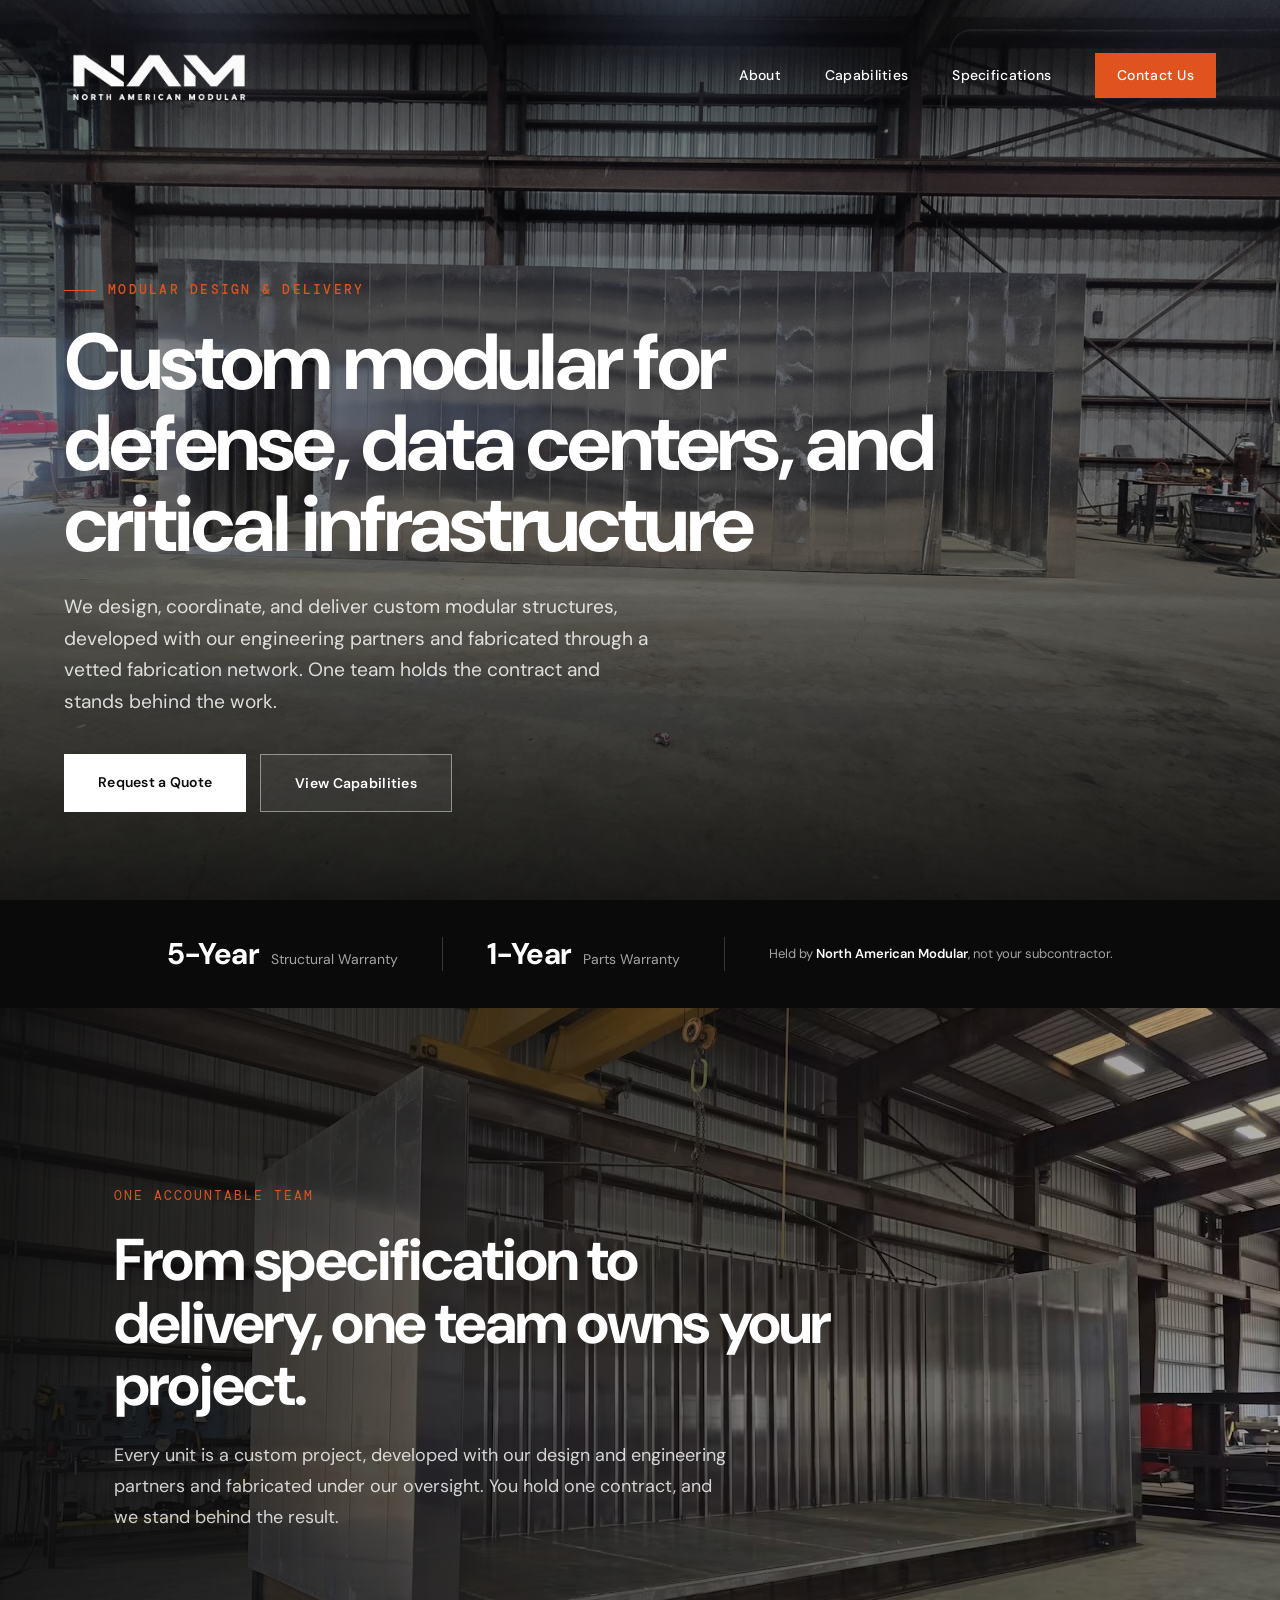
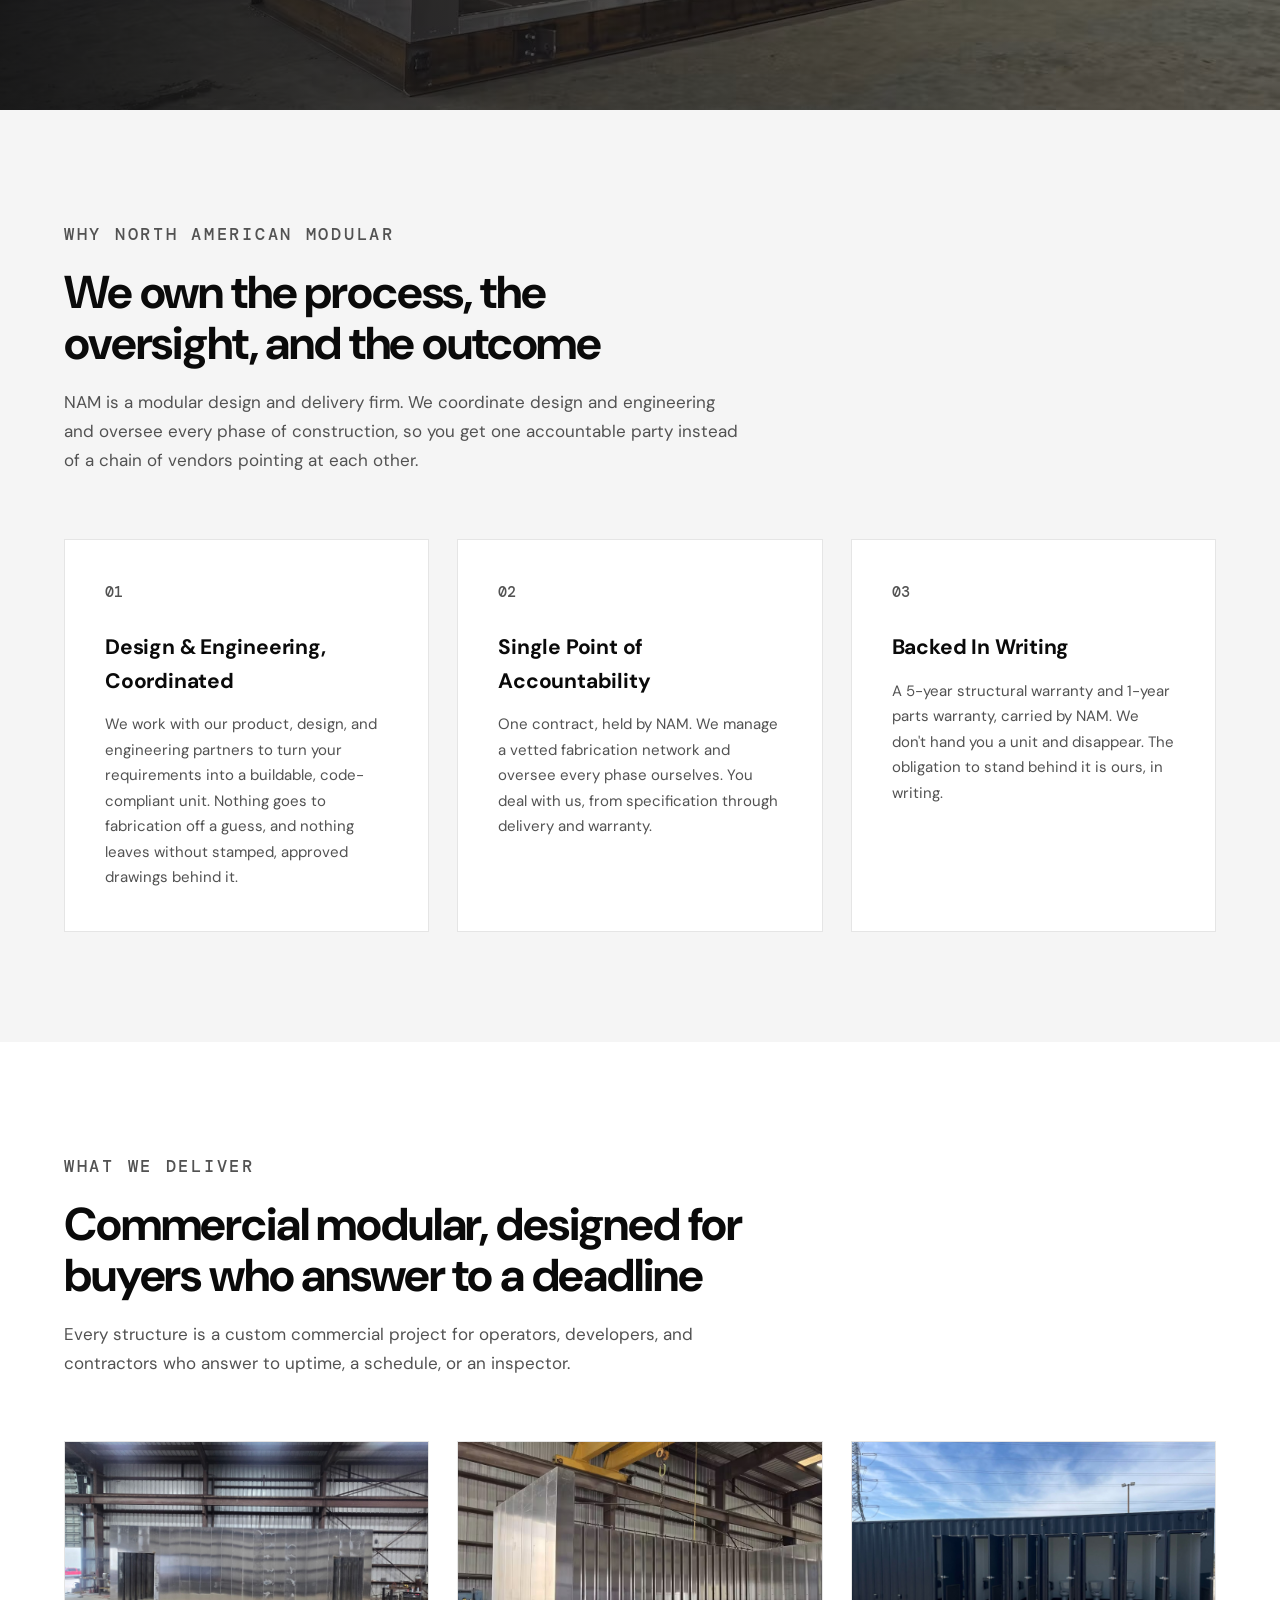
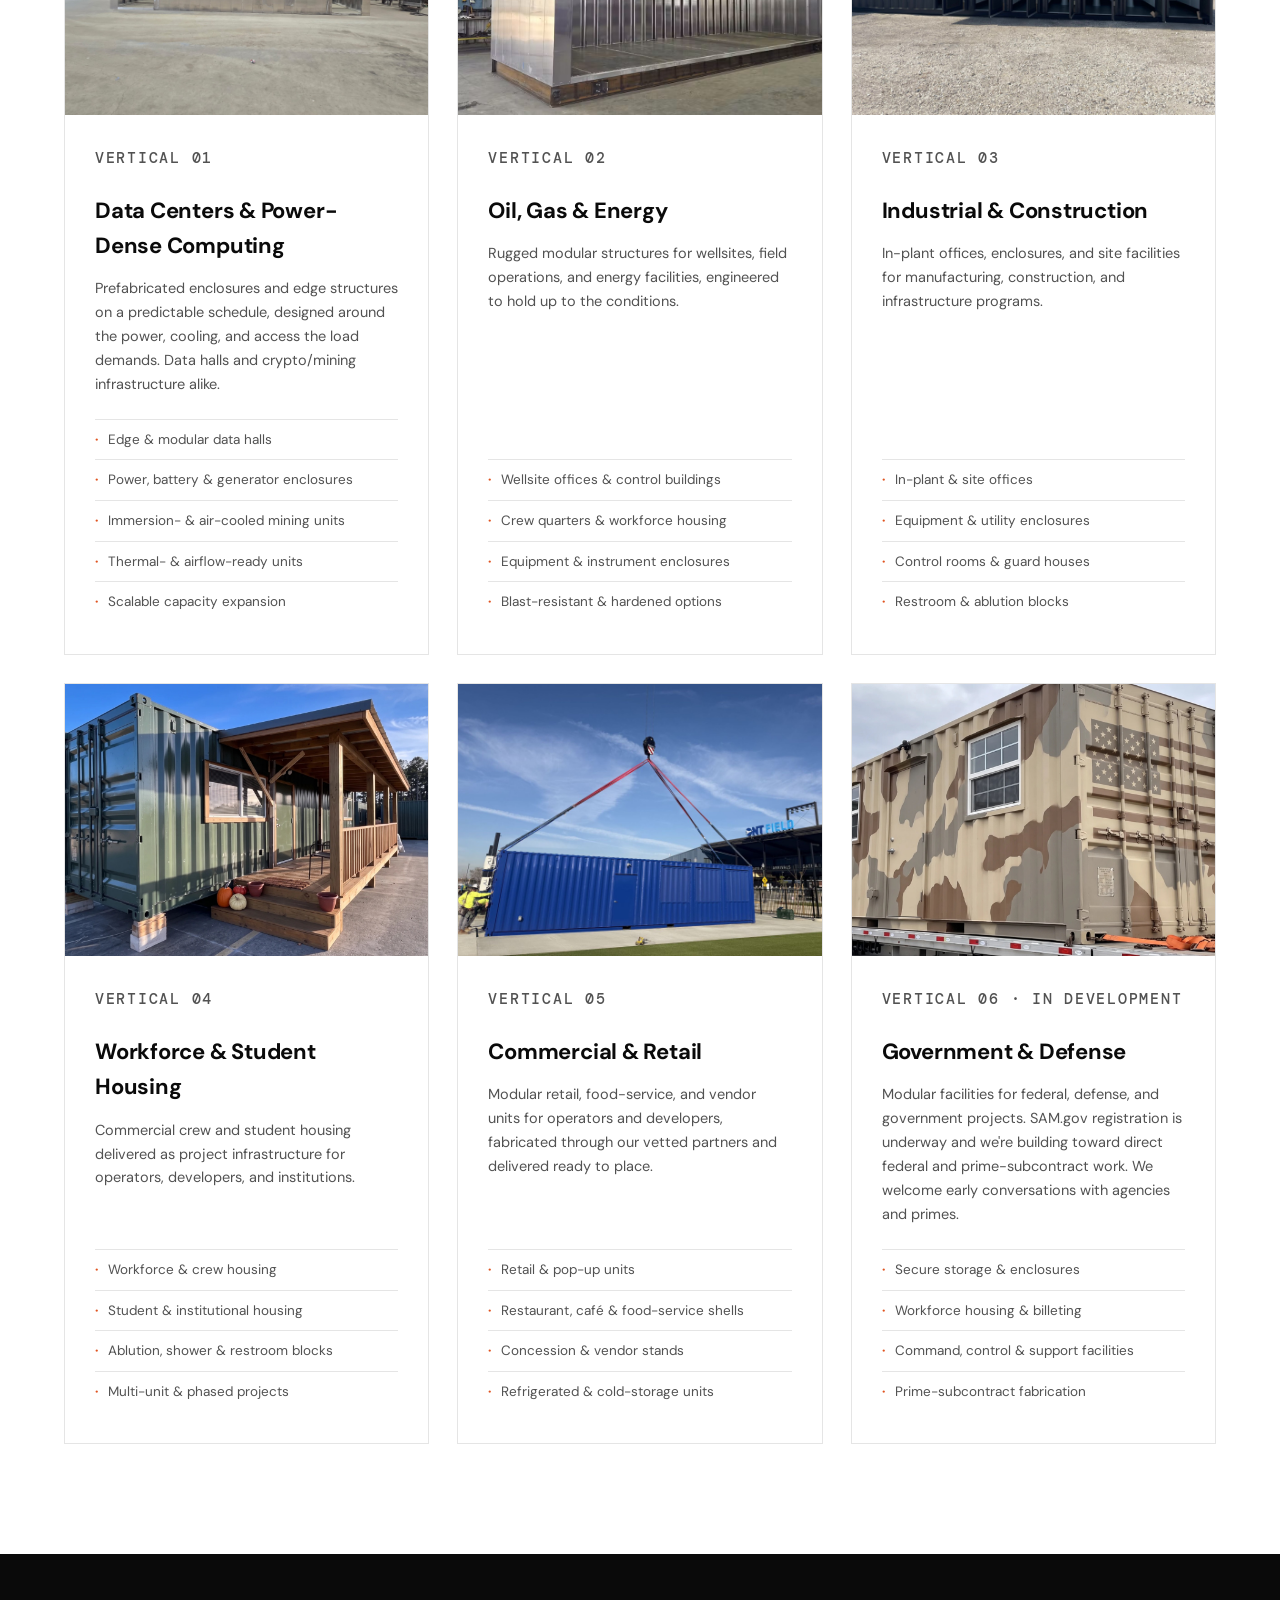
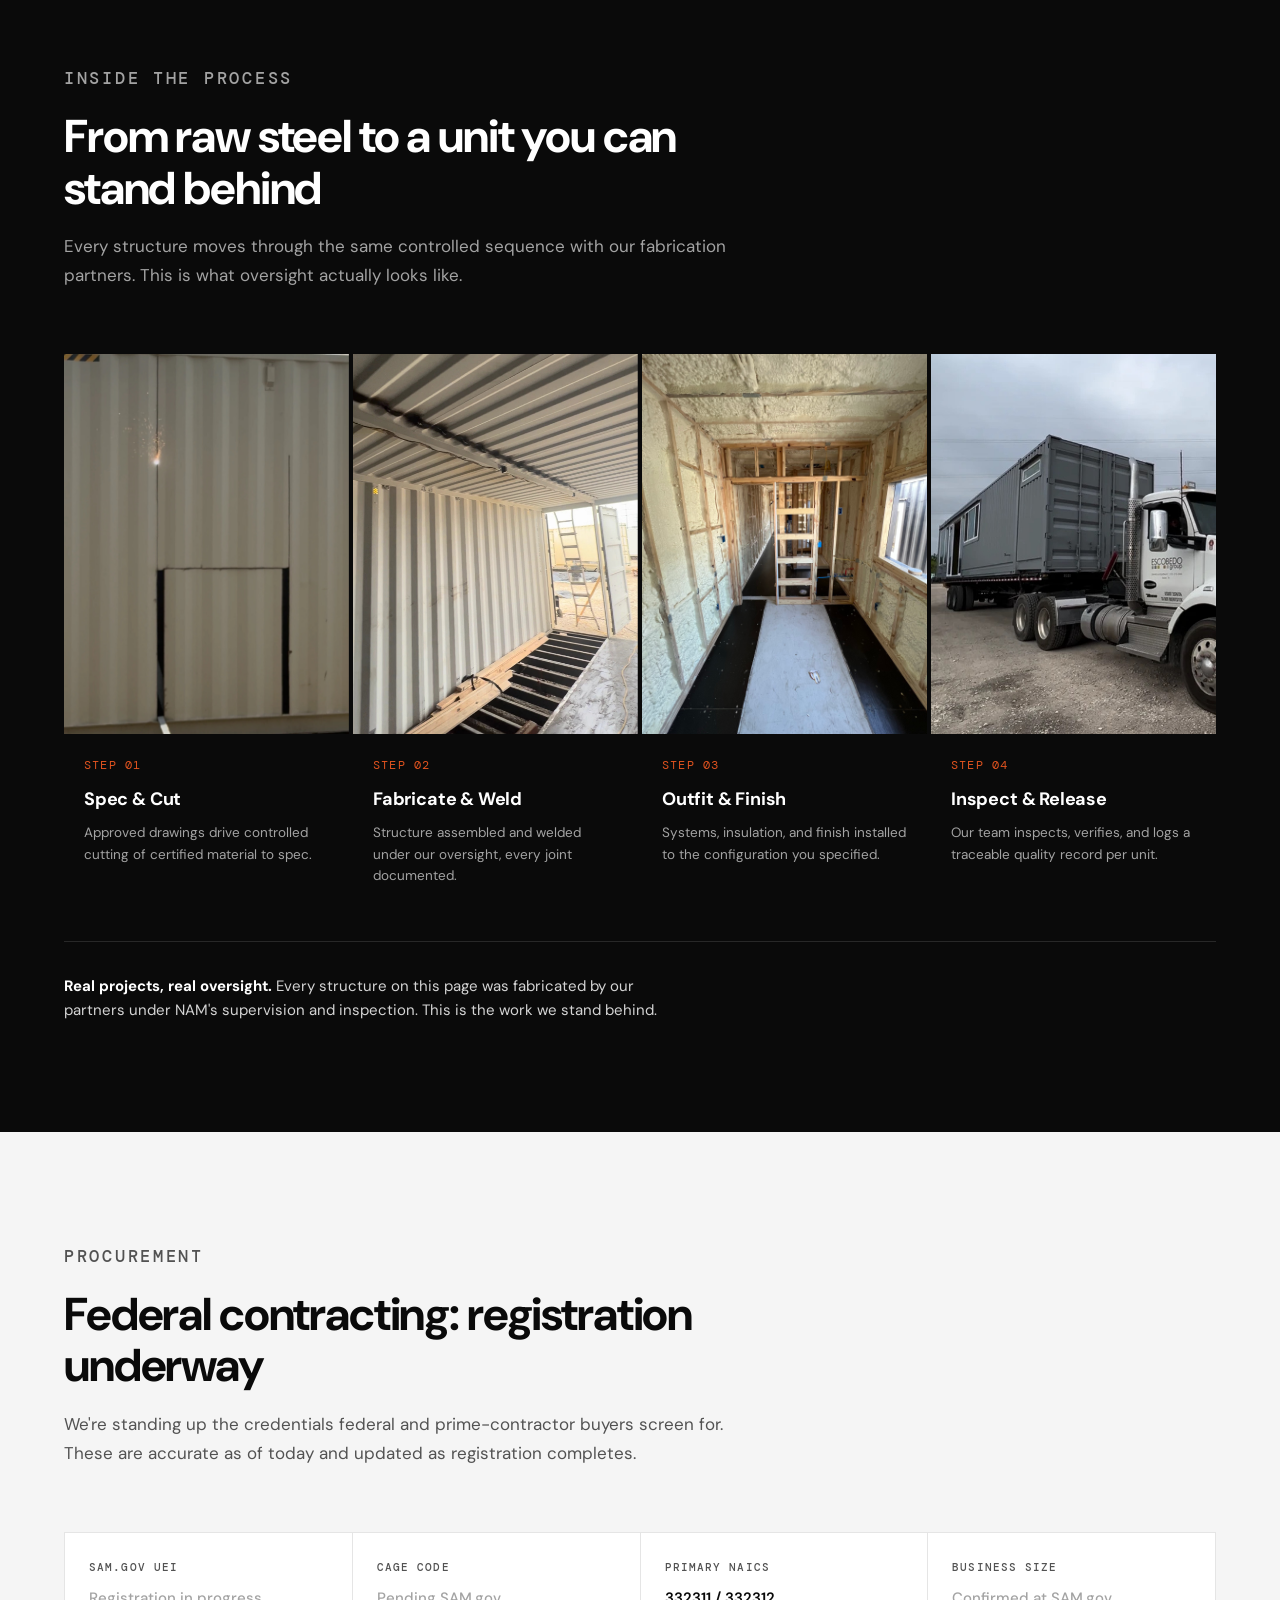
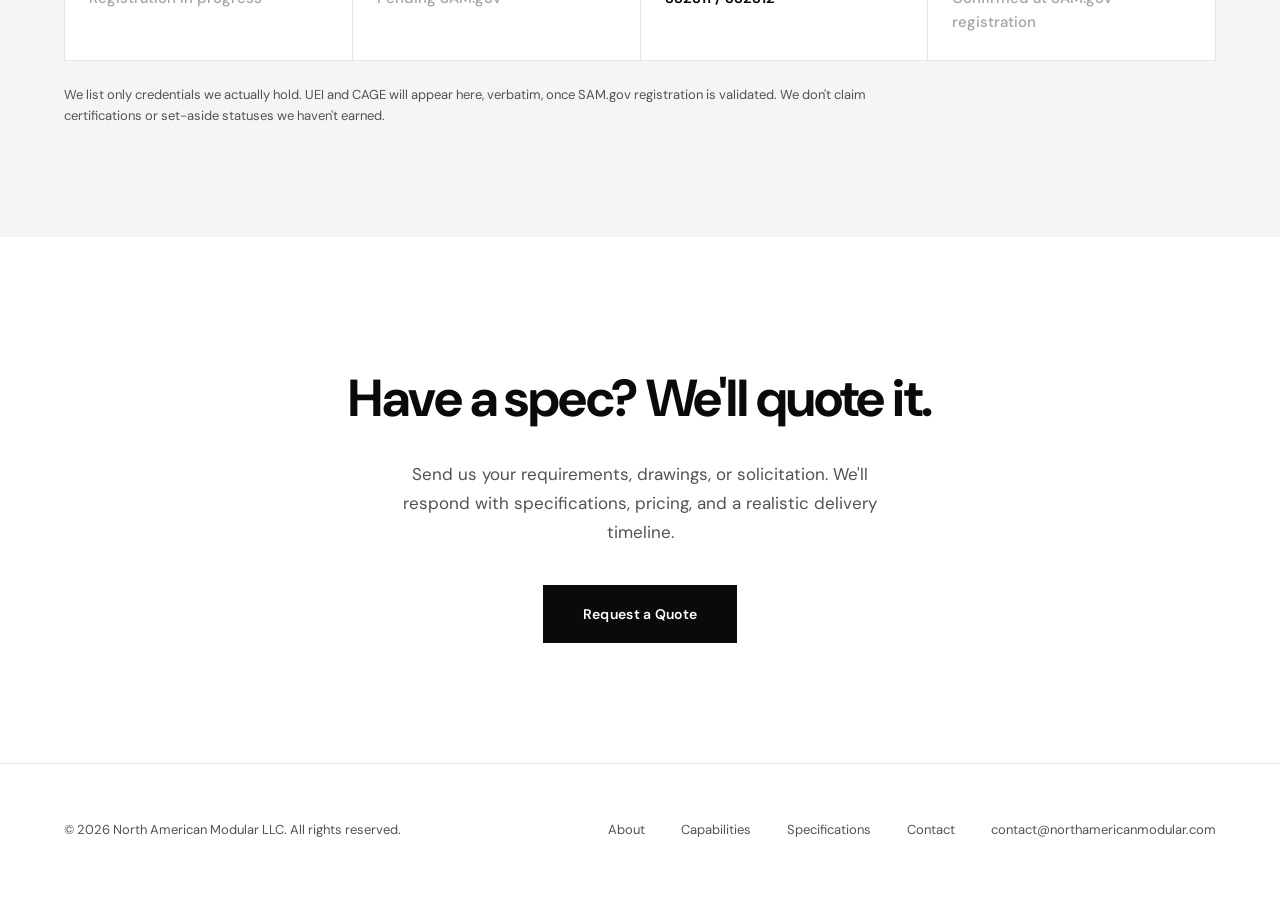
==== index.html @ 5da38f52 "Add Specifications page from a live engineered enclosure build Baseline spec (frame, envelope, faste" ====
<!DOCTYPE html>
<html lang="en">
<head>
    <meta charset="UTF-8">
    <meta name="viewport" content="width=device-width, initial-scale=1.0">
    <title>North American Modular | Custom Modular for Defense, Data Centers & Infrastructure</title>
    <meta name="description" content="Custom modular for defense, data centers and critical infrastructure. One accountable team from design to delivery, backed by a 5-year structural warranty.">
    <meta name="robots" content="index, follow">
    <link rel="canonical" href="https://northamericanmodular.com/">
    <meta name="theme-color" content="#0a0a0a">
    <link rel="icon" href="/favicon.ico" sizes="any">
    <link rel="icon" type="image/png" href="/favicon.png">
    <link rel="apple-touch-icon" href="/apple-touch-icon.png">

    <!-- Open Graph / social sharing -->
    <meta property="og:type" content="website">
    <meta property="og:site_name" content="North American Modular">
    <meta property="og:locale" content="en_US">
    <meta property="og:title" content="North American Modular | Custom Modular for Defense, Data Centers &amp; Infrastructure">
    <meta property="og:description" content="Custom modular for defense, data centers and critical infrastructure. One accountable team from design to delivery, backed by a 5-year structural warranty.">
    <meta property="og:url" content="https://northamericanmodular.com/">
    <meta property="og:image" content="https://northamericanmodular.com/og-image.jpg">
    <meta property="og:image:width" content="1200">
    <meta property="og:image:height" content="630">
    <meta property="og:image:alt" content="North American Modular logo over a modular steel enclosure in fabrication">
    <meta name="twitter:card" content="summary_large_image">
    <meta name="twitter:title" content="North American Modular | Custom Modular for Defense, Data Centers &amp; Infrastructure">
    <meta name="twitter:description" content="Custom modular for defense, data centers and critical infrastructure. One accountable team from design to delivery, backed by a 5-year structural warranty.">
    <meta name="twitter:image" content="https://northamericanmodular.com/og-image.jpg">

    <script type="application/ld+json">
{
 "@context": "https://schema.org",
 "@graph": [
  {
   "@type": "Organization",
   "@id": "https://northamericanmodular.com/#organization",
   "name": "North American Modular",
   "legalName": "North American Modular LLC",
   "url": "https://northamericanmodular.com/",
   "logo": "https://northamericanmodular.com/icon-512.png",
   "image": "https://northamericanmodular.com/og-image.jpg",
   "email": "contact@northamericanmodular.com",
   "description": "Modular design and delivery firm delivering custom modular structures for defense, data centers and critical infrastructure.",
   "address": {
    "@type": "PostalAddress",
    "addressLocality": "Austin",
    "addressRegion": "TX",
    "addressCountry": "US"
   },
   "areaServed": {
    "@type": "Country",
    "name": "United States"
   },
   "knowsAbout": [
    "Modular construction",
    "Data center enclosures",
    "Defense modular structures",
    "Critical infrastructure",
    "Industrial modular buildings"
   ]
  },
  {
   "@type": "WebSite",
   "@id": "https://northamericanmodular.com/#website",
   "url": "https://northamericanmodular.com/",
   "name": "North American Modular",
   "publisher": {
    "@id": "https://northamericanmodular.com/#organization"
   },
   "inLanguage": "en-US"
  }
 ]
}
    </script>
    <link rel="preconnect" href="https://fonts.googleapis.com">
    <link rel="preconnect" href="https://fonts.gstatic.com" crossorigin>
    <link href="https://fonts.googleapis.com/css2?family=DM+Sans:wght@400;500;600;700&family=DM+Mono:wght@400;500&display=swap" rel="stylesheet">
    <link rel="stylesheet" href="site.css">
</head>

<body>

    <nav id="nav">
        <a href="index.html" class="logo" aria-label="North American Modular home">
            <img src="NAMWhiteLogo.png" alt="North American Modular">
        </a>

        <button class="menu-btn" id="menu-btn" aria-expanded="false" aria-controls="nav-links">Menu</button>
        <div class="nav-links" id="nav-links">
            <a href="about.html">About</a>
            <a href="services.html">Capabilities</a>
            <a href="specifications.html">Specifications</a>
            <a href="contact.html" class="nav-cta">Contact Us</a>
        </div>
    </nav>

    <!-- HERO -->
    <section class="hero">
        <img class="hero-video" src="vert-datacenter.jpg" alt="Steel modular enclosure under fabrication in a partner shop" fetchpriority="high" width="1600" height="1200">

        <div class="hero-overlay"></div>

        <div class="hero-content">
            <p class="hero-eyebrow">Modular Design &amp; Delivery</p>

            <h1>
                Custom modular for defense, data centers, and critical infrastructure
            </h1>

            <p class="hero-text">
                We design, coordinate, and deliver custom modular structures,
                developed with our engineering partners and fabricated through a vetted
                fabrication network. One team holds the contract and stands behind the work.
            </p>

            <div class="hero-ctas">
                <a href="contact.html" class="btn-primary">Request a Quote</a>
                <a href="services.html" class="btn-outline">View Capabilities</a>
            </div>
        </div>
    </section>

    <!-- WARRANTY BAR -->
    <div class="warranty-bar">
        <div class="wb-item">
            <span class="wb-num">5-Year</span>
            <span class="wb-label">Structural Warranty</span>
        </div>

        <div class="wb-sep"></div>

        <div class="wb-item">
            <span class="wb-num">1-Year</span>
            <span class="wb-label">Parts Warranty</span>
        </div>

        <div class="wb-sep"></div>

        <div class="wb-note">
            Held by <strong>North American Modular</strong>, not your subcontractor.
        </div>
    </div>

    <!-- STATEMENT BAND -->
    <section class="band">

        <div
            class="ph"
            data-label="Fabrication photo&#10;landscape · 1920×1080+&#10;swap this slot"
        >
            <img src="vert-oilgas.jpg" alt="Steel modular enclosure in fabrication under NAM oversight" loading="lazy">
        </div>

        <div class="band-overlay"></div>

        <div class="band-content rv">
            <p class="k">One accountable team</p>

            <h2>
                From specification to delivery, one team owns your project.
            </h2>

            <p>
                Every unit is a custom project, developed with our design and
                engineering partners and fabricated under our oversight.
                You hold one contract, and we stand behind the result.
            </p>
        </div>
    </section>

    <!-- VALUE PROPS -->
    <section class="section value-section">
        <div class="wrap">

            <div class="sec-head rv">
                <p class="sec-eyebrow">Why North American Modular</p>

                <h2>
                    We own the process, the oversight, and the outcome
                </h2>

                <p>
                    NAM is a modular design and delivery firm. We coordinate design and engineering
                    and oversee every phase of construction, so you get one accountable
                    party instead of a chain of vendors pointing at each other.
                </p>
            </div>

            <div class="value-grid">

                <div class="value-item rv">
                    <p class="value-num">01</p>
                    <h3>Design &amp; Engineering, Coordinated</h3>
                    <p>
                        We work with our product, design, and engineering partners
                        to turn your requirements into a buildable, code-compliant unit.
                        Nothing goes to fabrication off a guess, and nothing leaves without
                        stamped, approved drawings behind it.
                    </p>
                </div>

                <div class="value-item rv">
                    <p class="value-num">02</p>
                    <h3>Single Point of Accountability</h3>
                    <p>
                        One contract, held by NAM. We manage a vetted fabrication
                        network and oversee every phase ourselves. You deal with us,
                        from specification through delivery and warranty.
                    </p>
                </div>

                <div class="value-item rv">
                    <p class="value-num">03</p>
                    <h3>Backed In Writing</h3>
                    <p>
                        A 5-year structural warranty and 1-year parts warranty,
                        carried by NAM. We don't hand you a unit and disappear.
                        The obligation to stand behind it is ours, in writing.
                    </p>
                </div>

            </div>
        </div>
    </section>

    <!-- VERTICALS -->
    <section class="section">
        <div class="wrap">

            <div class="sec-head rv">
                <p class="sec-eyebrow">What We Deliver</p>

                <h2>
                    Commercial modular, designed for buyers who answer to a deadline
                </h2>

                <p>
                    Every structure is a custom commercial project for operators,
                    developers, and contractors who answer to uptime, a schedule,
                    or an inspector.
                </p>
            </div>

            <div class="vert-grid">

                <div class="vert-card rv">
                    <div
                        class="ph"
                        data-label="Data center build&#10;4:3 · swap slot"
                    >
                        <img src="vert-datacenter.jpg" alt="Aluminum data center enclosure being fabricated under an overhead crane">
                    </div>

                    <div class="vert-body">
                        <p class="vert-tag">Vertical 01</p>

                        <h3>
                            Data Centers &amp; Power-Dense Computing
                        </h3>

                        <p>
                            Prefabricated enclosures and edge structures on a predictable
                            schedule, designed around the power,
                            cooling, and access the load demands. Data halls and
                            crypto/mining infrastructure alike.
                        </p>

                        <ul class="vert-list">
                            <li>Edge &amp; modular data halls</li>
                            <li>Power, battery &amp; generator enclosures</li>
                            <li>Immersion- &amp; air-cooled mining units</li>
                            <li>Thermal- &amp; airflow-ready units</li>
                            <li>Scalable capacity expansion</li>
                        </ul>
                    </div>
                </div>

                <div class="vert-card rv">
                    <div
                        class="ph"
                        data-label="Oil &amp; gas build&#10;4:3 · swap slot"
                    >
                        <img src="vert-oilgas.jpg" alt="Steel-framed modular enclosure under fabrication in the shop">
                    </div>

                    <div class="vert-body">
                        <p class="vert-tag">Vertical 02</p>

                        <h3>Oil, Gas &amp; Energy</h3>

                        <p>
                            Rugged modular structures for wellsites, field operations,
                            and energy facilities, engineered to hold up
                            to the conditions.
                        </p>

                        <ul class="vert-list">
                            <li>Wellsite offices &amp; control buildings</li>
                            <li>Crew quarters &amp; workforce housing</li>
                            <li>Equipment &amp; instrument enclosures</li>
                            <li>Blast-resistant &amp; hardened options</li>
                        </ul>
                    </div>
                </div>

                <div class="vert-card rv">
                    <div
                        class="ph"
                        data-label="Industrial build&#10;4:3 · swap slot"
                    >
                        <img src="vert-industrial.jpg" alt="Container restroom block with multiple private stalls">
                    </div>

                    <div class="vert-body">
                        <p class="vert-tag">Vertical 03</p>

                        <h3>Industrial &amp; Construction</h3>

                        <p>
                            In-plant offices, enclosures, and site facilities for
                            manufacturing, construction, and infrastructure programs.
                        </p>

                        <ul class="vert-list">
                            <li>In-plant &amp; site offices</li>
                            <li>Equipment &amp; utility enclosures</li>
                            <li>Control rooms &amp; guard houses</li>
                            <li>Restroom &amp; ablution blocks</li>
                        </ul>
                    </div>
                </div>

                <div class="vert-card rv">
                    <div
                        class="ph"
                        data-label="Housing build&#10;4:3 · swap slot"
                    >
                        <img src="vert-housing.jpg" alt="Green container housing unit with covered wood porch">
                    </div>

                    <div class="vert-body">
                        <p class="vert-tag">Vertical 04</p>

                        <h3>Workforce &amp; Student Housing</h3>

                        <p>
                            Commercial crew and student housing delivered as project
                            infrastructure for operators, developers, and institutions.
                        </p>

                        <ul class="vert-list">
                            <li>Workforce &amp; crew housing</li>
                            <li>Student &amp; institutional housing</li>
                            <li>Ablution, shower &amp; restroom blocks</li>
                            <li>Multi-unit &amp; phased projects</li>
                        </ul>
                    </div>
                </div>

                <div class="vert-card rv">
                    <div
                        class="ph"
                        data-label="Retail build&#10;4:3 · swap slot"
                    >
                        <img src="vert-retail.jpg" alt="Blue container retail unit being craned into place outside a ballpark">
                    </div>

                    <div class="vert-body">
                        <p class="vert-tag">Vertical 05</p>

                        <h3>Commercial &amp; Retail</h3>

                        <p>
                            Modular retail, food-service, and vendor units for operators
                            and developers, fabricated through our vetted partners and
                            delivered ready to place.
                        </p>

                        <ul class="vert-list">
                            <li>Retail &amp; pop-up units</li>
                            <li>Restaurant, café &amp; food-service shells</li>
                            <li>Concession &amp; vendor stands</li>
                            <li>Refrigerated &amp; cold-storage units</li>
                        </ul>
                    </div>
                </div>

                <div class="vert-card rv">
                    <div
                        class="ph"
                        data-label="Government build&#10;4:3 · swap slot"
                    >
                        <img src="vert-defense.jpg" alt="Desert-camo container office on a flatbed trailer for delivery">
                    </div>

                    <div class="vert-body">
                        <p class="vert-tag">
                            Vertical 06 · In development
                        </p>

                        <h3>Government &amp; Defense</h3>

                        <p>
                            Modular facilities for federal, defense, and government
                            projects. SAM.gov registration is underway and we're
                            building toward direct federal and prime-subcontract work.
                            We welcome early conversations with agencies and primes.
                        </p>

                        <ul class="vert-list">
                            <li>Secure storage &amp; enclosures</li>
                            <li>Workforce housing &amp; billeting</li>
                            <li>Command, control &amp; support facilities</li>
                            <li>Prime-subcontract fabrication</li>
                        </ul>
                    </div>
                </div>

            </div>
        </div>
    </section>

    <!-- BUILD SEQUENCE -->
    <section class="section build-section">
        <div class="wrap">

            <div class="sec-head rv">
                <p class="sec-eyebrow">Inside The Process</p>

                <h2>
                    From raw steel to a unit you can stand behind
                </h2>

                <p>
                    Every structure moves through the same controlled sequence
                    with our fabrication partners. This is what oversight actually looks like.
                </p>
            </div>

            <div class="build-steps">

                <div class="build-step rv">
                    <div
                        class="ph"
                        data-label="Step 01 photo&#10;3:4 portrait"
                    >
                        <img src="step-cut.jpg" alt="Torch cutting a door opening into a container wall">
                    </div>

                    <div class="meta">
                        <p class="step-n">STEP 01</p>
                        <h3>Spec &amp; Cut</h3>
                        <p>
                            Approved drawings drive controlled cutting of
                            certified material to spec.
                        </p>
                    </div>
                </div>

                <div class="build-step rv">
                    <div
                        class="ph"
                        data-label="Step 02 photo&#10;3:4 portrait"
                    >
                        <img src="step-weld.jpg" alt="Welded roof seam and open floor framing inside a container under fabrication">
                    </div>

                    <div class="meta">
                        <p class="step-n">STEP 02</p>
                        <h3>Fabricate &amp; Weld</h3>
                        <p>
                            Structure assembled and welded under our oversight,
                            every joint documented.
                        </p>
                    </div>
                </div>

                <div class="build-step rv">
                    <div
                        class="ph"
                        data-label="Step 03 photo&#10;3:4 portrait"
                    >
                        <img src="step-assemble.jpg" alt="Container interior with spray-foam insulation and wood framing">
                    </div>

                    <div class="meta">
                        <p class="step-n">STEP 03</p>
                        <h3>Outfit &amp; Finish</h3>
                        <p>
                            Systems, insulation, and finish installed to the
                            configuration you specified.
                        </p>
                    </div>
                </div>

                <div class="build-step rv">
                    <div
                        class="ph"
                        data-label="Step 04 photo&#10;3:4 portrait"
                    >
                        <img src="step-qa.jpg" alt="Finished modular unit loaded on a flatbed truck for delivery">
                    </div>

                    <div class="meta">
                        <p class="step-n">STEP 04</p>
                        <h3>Inspect &amp; Release</h3>
                        <p>
                            Our team inspects, verifies, and logs a traceable
                            quality record per unit.
                        </p>
                    </div>
                </div>

            </div>

            <div class="build-foot rv">
                <p>
                    <strong>Real projects, real oversight.</strong>
                    Every structure on this page was fabricated by our partners
                    under NAM's supervision and inspection. This is the work
                    we stand behind.
                </p>
            </div>

        </div>
    </section>

    <!-- CREDENTIALS -->
    <section class="section creds-section">
        <div class="wrap">

            <div class="sec-head rv">
                <p class="sec-eyebrow">Procurement</p>

                <h2>
                    Federal contracting: registration underway
                </h2>

                <p>
                    We're standing up the credentials federal and prime-contractor
                    buyers screen for. These are accurate as of today and updated
                    as registration completes.
                </p>
            </div>

            <div class="creds-grid rv">

                <div class="cred-cell">
                    <p class="cred-k">SAM.gov UEI</p>
                    <p class="cred-v pending">
                        Registration in progress
                    </p>
                </div>

                <div class="cred-cell">
                    <p class="cred-k">CAGE Code</p>
                    <p class="cred-v pending">
                        Pending SAM.gov
                    </p>
                </div>

                <div class="cred-cell">
                    <p class="cred-k">Primary NAICS</p>
                    <p class="cred-v">
                        332311 / 332312
                    </p>
                </div>

                <div class="cred-cell">
                    <p class="cred-k">Business Size</p>
                    <p class="cred-v pending">
                        Confirmed at SAM.gov registration
                    </p>
                </div>

            </div>

            <p class="creds-note">
                We list only credentials we actually hold. UEI and CAGE will
                appear here, verbatim, once SAM.gov registration is validated.
                We don't claim certifications or set-aside statuses we haven't earned.
            </p>

        </div>
    </section>

    <!-- CTA -->
    <section class="cta-section">

        <h2>
            Have a spec? We'll quote it.
        </h2>

        <p>
            Send us your requirements, drawings, or solicitation.
            We'll respond with specifications, pricing, and a realistic delivery timeline.
        </p>

        <a href="contact.html" class="btn-black">
            Request a Quote
        </a>

    </section>

    <footer>

        <div class="footer-left">
            © 2026 North American Modular LLC. All rights reserved.
        </div>

        <div class="footer-links">
            <a href="about.html">About</a>
            <a href="services.html">Capabilities</a>
            <a href="specifications.html">Specifications</a>
            <a href="contact.html">Contact</a>
            <a href="mailto:contact@northamericanmodular.com">
                contact@northamericanmodular.com
            </a>
        </div>

    </footer>

    <script src="site.js"></script>

</body>
</html>
---- site.css ----
* { margin: 0; padding: 0; box-sizing: border-box; }

:root {
    --black: #0a0a0a;
    --ink: #14161a;
    --white: #ffffff;
    --gray-100: #f5f5f5;
    --gray-200: #e5e5e5;
    --gray-300: #d4d4d4;
    --gray-400: #a3a3a3;
    --gray-600: #525252;
    --gray-700: #3a3a3a;
    --accent: #e0531f;
    --steel-a: #20242b;
    --steel-b: #2e333c;
}

body {
    font-family: 'DM Sans', -apple-system, sans-serif;
    background: var(--white);
    color: var(--black);
    line-height: 1.6;
    font-size: 16px;
    -webkit-font-smoothing: antialiased;
}

a {
    color: inherit;
    text-decoration: none;
}

.mono {
    font-family: 'DM Mono', monospace;
}

/* ---- PHOTO PLACEHOLDER ---- */
.ph {
    position: relative;
    background: linear-gradient(135deg, var(--steel-a), var(--steel-b));
    overflow: hidden;
    display: flex;
    align-items: center;
    justify-content: center;
}

.ph::after {
    content: attr(data-label);
    font-family: 'DM Mono', monospace;
    font-size: 11px;
    letter-spacing: 0.12em;
    text-transform: uppercase;
    color: rgba(255,255,255,0.45);
    text-align: center;
    padding: 16px;
    line-height: 1.7;
}

.ph::before {
    content: '';
    position: absolute;
    inset: 14px;
    border: 1px solid rgba(255,255,255,0.12);
    pointer-events: none;
}

.ph img {
    width: 100%;
    height: 100%;
    object-fit: cover;
    display: block;
}

.ph:has(img)::before,
.ph:has(img)::after {
    display: none;
}

/* ---- NAV ---- */
nav {
    position: fixed;
    top: 0;
    left: 0;
    right: 0;
    padding: 28px 64px;
    display: flex;
    justify-content: space-between;
    align-items: center;
    z-index: 100;
    transition: padding 0.3s ease, background 0.3s ease, border-color 0.3s ease;
    border-bottom: 1px solid transparent;
}

nav.scrolled {
    padding: 16px 64px;
    background: rgba(10,10,10,0.92);
    backdrop-filter: blur(12px);
    border-bottom-color: rgba(255,255,255,0.08);
}

.logo {
    display: block;
    line-height: 0;
}

.logo img {
    width: 190px;
    height: auto;
    display: block;
    transition: width 0.3s ease;
}

nav.scrolled .logo img {
    width: 165px;
}

.nav-links {
    display: flex;
    gap: 44px;
    align-items: center;
}

.nav-links a {
    font-size: 14px;
    font-weight: 500;
    color: var(--white);
    letter-spacing: 0.02em;
    transition: opacity 0.2s;
}

.nav-links a:hover {
    opacity: 0.65;
}

.nav-cta {
    padding: 11px 22px;
    background: var(--accent);
    color: var(--white) !important;
    font-weight: 600;
    font-size: 13px;
    letter-spacing: 0.02em;
}

.nav-cta:hover {
    opacity: 1 !important;
    filter: brightness(1.08);
}

/* ---- HERO ---- */
.hero {
    position: relative;
    height: 100vh;
    min-height: 720px;
    display: flex;
    align-items: flex-end;
    overflow: hidden;
}

.hero-video {
    position: absolute;
    inset: 0;
    width: 100%;
    height: 100%;
    object-fit: cover;
    object-position: center 55%;
    z-index: 1;
}

.hero-overlay {
    position: absolute;
    inset: 0;
    background: linear-gradient(
        to top,
        rgba(0,0,0,0.85) 0%,
        rgba(0,0,0,0.4) 45%,
        rgba(0,0,0,0.6) 100%
    );
    z-index: 2;
}

.hero-content {
    position: relative;
    z-index: 3;
    padding: 0 64px 88px;
    max-width: 1100px;
}

.hero-eyebrow {
    font-family: 'DM Mono', monospace;
    font-size: 12.5px;
    font-weight: 500;
    letter-spacing: 0.18em;
    text-transform: uppercase;
    color: var(--accent);
    margin-bottom: 22px;
    display: flex;
    align-items: center;
    gap: 12px;
}

.hero-eyebrow::before {
    content: '';
    width: 32px;
    height: 1px;
    background: var(--accent);
}

.hero h1 {
    font-size: clamp(44px, 6.2vw, 86px);
    font-weight: 700;
    line-height: 1.02;
    margin-bottom: 26px;
    letter-spacing: -0.035em;
    color: var(--white);
    max-width: 16ch;
}

.hero-text {
    font-size: clamp(17px, 1.5vw, 20px);
    color: rgba(255,255,255,0.82);
    max-width: 600px;
    margin-bottom: 36px;
    line-height: 1.65;
}

.hero-ctas {
    display: flex;
    gap: 14px;
    flex-wrap: wrap;
}

.btn-primary {
    display: inline-block;
    padding: 17px 34px;
    background: var(--white);
    color: var(--black);
    font-size: 14px;
    font-weight: 600;
    letter-spacing: 0.02em;
    transition: transform 0.2s, box-shadow 0.2s;
}

.btn-primary:hover {
    transform: translateY(-2px);
    box-shadow: 0 10px 34px rgba(0,0,0,0.3);
}

.btn-outline {
    display: inline-block;
    padding: 17px 34px;
    background: rgba(255,255,255,0.06);
    color: var(--white);
    border: 1px solid rgba(255,255,255,0.45);
    font-size: 14px;
    font-weight: 600;
    letter-spacing: 0.02em;
    transition: border-color 0.2s, background 0.2s;
}

.btn-outline:hover {
    border-color: var(--white);
    background: rgba(255,255,255,0.14);
}

/* ---- WARRANTY BAR ---- */
.warranty-bar {
    background: var(--black);
    color: var(--white);
    padding: 30px 64px;
    display: flex;
    align-items: center;
    justify-content: center;
    gap: 44px;
    flex-wrap: wrap;
    text-align: center;
}

.wb-item {
    display: flex;
    align-items: baseline;
    gap: 12px;
}

.wb-num {
    font-size: 30px;
    font-weight: 700;
    letter-spacing: -0.02em;
}

.wb-label {
    font-size: 14px;
    color: var(--gray-400);
}

.wb-sep {
    width: 1px;
    height: 34px;
    background: rgba(255,255,255,0.18);
}

.wb-note {
    font-size: 13px;
    color: var(--gray-400);
}

.wb-note strong {
    color: var(--white);
    font-weight: 600;
}

/* ---- STATEMENT BAND ---- */
.band {
    position: relative;
    min-height: 78vh;
    display: flex;
    align-items: center;
    overflow: hidden;
    background: var(--ink);
}

.band .ph {
    position: absolute;
    inset: 0;
}

.band-overlay {
    position: absolute;
    inset: 0;
    background: linear-gradient(
        90deg,
        rgba(10,10,10,0.9) 0%,
        rgba(10,10,10,0.55) 55%,
        rgba(10,10,10,0.3) 100%
    );
    z-index: 2;
}

.band-content {
    position: relative;
    z-index: 3;
    padding: 0 64px;
    max-width: 1180px;
    margin: 0 auto;
    width: 100%;
}

.band-content .k {
    font-family: 'DM Mono', monospace;
    font-size: 12.5px;
    letter-spacing: 0.16em;
    text-transform: uppercase;
    color: var(--accent);
    margin-bottom: 22px;
}

.band-content h2 {
    font-size: clamp(34px, 4.6vw, 60px);
    font-weight: 700;
    color: var(--white);
    letter-spacing: -0.03em;
    line-height: 1.06;
    max-width: 18ch;
    margin-bottom: 24px;
}

.band-content p {
    font-size: 18px;
    color: rgba(255,255,255,0.8);
    max-width: 52ch;
    line-height: 1.7;
}

/* ---- SECTION SHELL ---- */
.section {
    padding: 110px 64px;
}

.wrap {
    max-width: 1180px;
    margin: 0 auto;
}

.sec-eyebrow {
    font-family: 'DM Mono', monospace;
    font-size: 12px;
    font-weight: 500;
    letter-spacing: 0.16em;
    text-transform: uppercase;
    color: var(--accent);
    margin-bottom: 18px;
}

.sec-head {
    max-width: 680px;
    margin-bottom: 64px;
}

.sec-head h2 {
    font-size: clamp(32px, 4vw, 46px);
    font-weight: 700;
    line-height: 1.12;
    letter-spacing: -0.025em;
    margin-bottom: 18px;
}

.sec-head p {
    font-size: 17px;
    color: var(--gray-600);
    line-height: 1.7;
}

/* ---- VALUE PROPS ---- */
.value-section {
    background: var(--gray-100);
}

.value-grid {
    display: grid;
    grid-template-columns: repeat(3, 1fr);
    gap: 28px;
}

.value-item {
    padding: 40px;
    background: var(--white);
    border: 1px solid var(--gray-200);
    transition: transform 0.25s ease, box-shadow 0.25s ease;
}

.value-item:hover {
    transform: translateY(-4px);
    box-shadow: 0 18px 50px rgba(0,0,0,0.08);
}

.value-num {
    font-family: 'DM Mono', monospace;
    font-size: 13px;
    font-weight: 500;
    color: var(--accent);
    margin-bottom: 26px;
}

.value-item h3 {
    font-size: 21px;
    font-weight: 700;
    margin-bottom: 14px;
    letter-spacing: -0.01em;
}

.value-item p {
    font-size: 15px;
    color: var(--gray-600);
    line-height: 1.7;
}

/* ---- VERTICALS ---- */
.vert-grid {
    display: grid;
    grid-template-columns: repeat(3, 1fr);
    gap: 28px;
}

.vert-card {
    background: var(--white);
    border: 1px solid var(--gray-200);
    overflow: hidden;
    display: flex;
    flex-direction: column;
    transition: transform 0.25s ease, box-shadow 0.25s ease;
}

.vert-card:hover {
    transform: translateY(-4px);
    box-shadow: 0 18px 50px rgba(0,0,0,0.1);
}

.vert-card .ph {
    aspect-ratio: 4 / 3;
    width: 100%;
}

.vert-card:hover .ph img {
    transform: scale(1.05);
}

.vert-card .ph img {
    transition: transform 0.5s ease;
}

.vert-body {
    padding: 32px 30px;
    display: flex;
    flex-direction: column;
    flex: 1;
}

.vert-tag {
    font-family: 'DM Mono', monospace;
    font-size: 11px;
    font-weight: 500;
    letter-spacing: 0.12em;
    text-transform: uppercase;
    color: var(--gray-400);
    margin-bottom: 14px;
}

.vert-card h3 {
    font-size: 22px;
    font-weight: 700;
    margin-bottom: 14px;
    letter-spacing: -0.01em;
}

.vert-card > .vert-body > p {
    font-size: 14.5px;
    color: var(--gray-600);
    line-height: 1.65;
    margin-bottom: 22px;
}

.vert-list {
    list-style: none;
    margin-top: auto;
}

.vert-list li {
    font-size: 13.5px;
    color: var(--gray-600);
    padding: 9px 0;
    border-top: 1px solid var(--gray-200);
    display: flex;
    gap: 10px;
}

.vert-list li::before {
    content: '·';
    color: var(--accent);
    font-weight: 700;
}

/* ---- BUILD SEQUENCE ---- */
.build-section {
    background: var(--black);
    color: var(--white);
}

.build-section .sec-head h2 {
    color: var(--white);
}

.build-section .sec-head p {
    color: var(--gray-400);
}

.build-steps {
    display: grid;
    grid-template-columns: repeat(4, 1fr);
    gap: 4px;
}

.build-step {
    position: relative;
}

.build-step .ph {
    aspect-ratio: 3 / 4;
    width: 100%;
    --steel-a: #181b20;
    --steel-b: #22262d;
}

.build-step .ph img {
    transition: transform 0.6s ease;
}

.build-step:hover .ph img {
    transform: scale(1.06);
}

.build-step .meta {
    padding: 22px 20px 6px;
}

.build-step .step-n {
    font-family: 'DM Mono', monospace;
    font-size: 12px;
    color: var(--accent);
    letter-spacing: 0.1em;
}

.build-step h3 {
    font-size: 18px;
    font-weight: 700;
    margin: 10px 0 8px;
    letter-spacing: -0.01em;
}

.build-step p {
    font-size: 13.5px;
    color: var(--gray-400);
    line-height: 1.6;
}

.build-foot {
    margin-top: 48px;
    display: flex;
    align-items: center;
    gap: 16px;
    flex-wrap: wrap;
    padding-top: 32px;
    border-top: 1px solid rgba(255,255,255,0.12);
}

.build-foot p {
    font-size: 15px;
    color: var(--gray-300);
    max-width: 60ch;
}

.build-foot strong {
    color: var(--white);
}

/* ---- CREDENTIALS ---- */
.creds-section {
    background: var(--gray-100);
}

.creds-grid {
    display: grid;
    grid-template-columns: repeat(4, 1fr);
    gap: 1px;
    background: var(--gray-200);
    border: 1px solid var(--gray-200);
}

.cred-cell {
    background: var(--white);
    padding: 26px 24px;
}

.cred-k {
    font-family: 'DM Mono', monospace;
    font-size: 11px;
    font-weight: 500;
    letter-spacing: 0.1em;
    text-transform: uppercase;
    color: var(--gray-600);
}

.cred-v {
    font-size: 15px;
    color: var(--black);
    margin-top: 10px;
    font-weight: 600;
}

.cred-v.pending {
    color: var(--gray-400);
    font-weight: 500;
}

.creds-note {
    font-size: 13px;
    color: var(--gray-600);
    margin-top: 24px;
    max-width: 90ch;
}

/* ---- CTA ---- */
.cta-section {
    padding: 120px 64px;
    text-align: center;
    background: var(--white);
}

.cta-section h2 {
    font-size: clamp(34px, 4.4vw, 52px);
    font-weight: 700;
    letter-spacing: -0.03em;
    margin-bottom: 20px;
}

.cta-section p {
    font-size: 17px;
    color: var(--gray-600);
    max-width: 520px;
    margin: 0 auto 38px;
    line-height: 1.7;
}

.btn-black {
    display: inline-block;
    padding: 18px 40px;
    background: var(--black);
    color: var(--white);
    font-size: 14px;
    font-weight: 600;
    letter-spacing: 0.02em;
    transition: transform 0.2s;
}

.btn-black:hover {
    transform: translateY(-2px);
}

/* ---- FOOTER ---- */
footer {
    padding: 56px 64px;
    border-top: 1px solid var(--gray-200);
    display: flex;
    justify-content: space-between;
    align-items: center;
    gap: 24px;
    flex-wrap: wrap;
}

.footer-left {
    font-size: 13px;
    color: var(--gray-600);
}

.footer-links {
    display: flex;
    gap: 36px;
}

.footer-links a {
    font-size: 13px;
    color: var(--gray-600);
    transition: color 0.2s;
}

.footer-links a:hover {
    color: var(--black);
}

/* ---- REVEAL ---- */
.rv {
    opacity: 0;
    transform: translateY(22px);
    transition: opacity 0.7s ease, transform 0.7s ease;
}

.rv.in {
    opacity: 1;
    transform: none;
}

@media (prefers-reduced-motion: reduce) {
    .rv {
        opacity: 1;
        transform: none;
        transition: none;
    }
}

/* ---- MOBILE ---- */
@media (max-width: 1024px) {
    .value-grid,
    .vert-grid {
        grid-template-columns: repeat(2, 1fr);
    }

    .build-steps {
        grid-template-columns: repeat(2, 1fr);
    }

    .creds-grid {
        grid-template-columns: repeat(2, 1fr);
    }
}

@media (max-width: 768px) {
    nav,
    nav.scrolled {
        padding: 18px 22px;
    }

    .nav-links {
        display: none;
    }

    .hero-content {
        padding: 0 22px 64px;
    }

    .warranty-bar {
        padding: 24px 22px;
        gap: 18px;
    }

    .wb-sep {
        display: none;
    }

    .band-content,
    .section,
    .cta-section {
        padding-left: 22px;
        padding-right: 22px;
    }

    .section {
        padding-top: 72px;
        padding-bottom: 72px;
    }

    .value-grid,
    .vert-grid,
    .build-steps,
    .creds-grid {
        grid-template-columns: 1fr;
    }

    footer {
        padding: 36px 22px;
        flex-direction: column;
        align-items: flex-start;
    }
}

@media (max-width: 768px) {
    .hero { height: auto; min-height: 100vh; padding-top: 140px; }
}

/* =========================================================
   Shared components for inner pages (About, Capabilities, Contact)
   ========================================================= */

/* Page hero: shorter version of the homepage hero */
.hero.page-hero { height: auto; min-height: 64vh; padding-top: 150px; }
.page-hero h1 { font-size: clamp(38px, 5.2vw, 68px); }
.page-hero .hero-text { max-width: 640px; }

/* Commitments strip: warranty bar with four items */
.warranty-bar.four { display: grid; grid-template-columns: repeat(4, 1fr); gap: 24px; text-align: left; }
.warranty-bar.four .wb-sep { display: none; }
.warranty-bar.four .wb-item { flex-direction: column; align-items: flex-start; gap: 4px; border-left: 1px solid rgba(255,255,255,0.18); padding-left: 22px; }
.warranty-bar.four .wb-item:first-child { border-left: 0; padding-left: 0; }

/* Service cards: six-up version of the value grid */
.value-grid.six { grid-template-columns: repeat(3, 1fr); }
.value-item .tag { display: inline-block; margin-top: 14px; font-family: 'DM Mono', monospace; font-size: 11.5px; letter-spacing: .12em; text-transform: uppercase; color: var(--accent); }

/* Industries list */
.ind-grid { display: grid; grid-template-columns: repeat(3, 1fr); gap: 0 48px; }
.ind-item { border-top: 1px solid var(--gray-200); padding: 28px 0 32px; }
.ind-item .ind-n { font-family: 'DM Mono', monospace; font-size: 12px; letter-spacing: .14em; color: var(--accent); margin-bottom: 10px; }
.ind-item h3 { font-size: 20px; font-weight: 700; letter-spacing: -0.01em; margin-bottom: 10px; }
.ind-item p { font-size: 15px; color: var(--gray-600); line-height: 1.7; }
.ind-item ul { list-style: none; margin-top: 14px; }
.ind-item li { font-size: 13.5px; color: var(--gray-700); padding: 6px 0; border-top: 1px dashed var(--gray-200); }

/* Two-column prose (About) */
.split { display: grid; grid-template-columns: 260px 1fr; gap: 72px; max-width: 1180px; margin: 0 auto; }
.split + .split { margin-top: 88px; padding-top: 88px; border-top: 1px solid var(--gray-200); }
.prose h2 { font-size: clamp(26px, 3vw, 34px); font-weight: 700; letter-spacing: -0.02em; line-height: 1.2; margin-bottom: 22px; }
.prose p { font-size: 17px; color: var(--gray-600); line-height: 1.8; margin-bottom: 18px; }
.prose p:last-child { margin-bottom: 0; }
.prose strong { color: var(--black); }
.prose a { color: var(--black); text-decoration: underline; text-underline-offset: 3px; }

/* Dark statement block */
.statement { background: var(--black); color: var(--white); }
.statement .sec-eyebrow { color: var(--gray-400); }
.statement h2 { color: var(--white); }
.statement p { color: var(--gray-400); }
.statement strong { color: var(--white); }

/* FAQ */
.faq { max-width: 900px; }
.faq details { border-top: 1px solid var(--gray-200); }
.faq details:last-child { border-bottom: 1px solid var(--gray-200); }
.faq summary { list-style: none; cursor: pointer; padding: 24px 40px 24px 0; font-size: 18px; font-weight: 600; letter-spacing: -0.01em; position: relative; }
.faq summary::-webkit-details-marker { display: none; }
.faq summary::after { content: '+'; position: absolute; right: 4px; top: 20px; font-size: 24px; font-weight: 400; color: var(--accent); }
.faq details[open] summary::after { content: '\2013'; }
.faq details p { font-size: 16px; color: var(--gray-600); line-height: 1.8; padding: 0 40px 26px 0; max-width: 780px; }

/* Contact */
.contact-grid { display: grid; grid-template-columns: 1fr 1.3fr; gap: 72px; max-width: 1180px; margin: 0 auto; align-items: start; }
.contact-info .ci { padding: 22px 0; border-top: 1px solid var(--gray-200); }
.contact-info .ci:first-of-type { border-top: 0; padding-top: 0; }
.contact-info .ci-k { font-family: 'DM Mono', monospace; font-size: 12px; letter-spacing: .14em; text-transform: uppercase; color: var(--gray-600); margin-bottom: 8px; }
.contact-info .ci-v { font-size: 17px; line-height: 1.6; }
.contact-info .ci-v a { text-decoration: underline; text-underline-offset: 3px; }
.contact-form { background: var(--gray-100); padding: 44px; }
.contact-form h2 { font-size: 26px; font-weight: 700; letter-spacing: -0.02em; margin-bottom: 28px; }
.form-group { margin-bottom: 22px; }
.form-group label { display: block; font-size: 13px; font-weight: 600; letter-spacing: 0.02em; margin-bottom: 8px; }
.form-group input, .form-group select, .form-group textarea { width: 100%; padding: 14px 16px; font-family: inherit; font-size: 15px; border: 1px solid var(--gray-200); background: var(--white); border-radius: 0; transition: border-color 0.2s; }
.form-group input:focus, .form-group select:focus, .form-group textarea:focus { outline: none; border-color: var(--accent); }
.form-group textarea { min-height: 140px; resize: vertical; }
.form-row { display: grid; grid-template-columns: 1fr 1fr; gap: 16px; }
.btn-submit { width: 100%; padding: 18px; background: var(--accent); color: var(--white); font-family: inherit; font-size: 14px; font-weight: 600; letter-spacing: 0.02em; border: none; cursor: pointer; transition: filter 0.2s; }
.btn-submit:hover { filter: brightness(1.08); }
.btn-submit[disabled] { opacity: .6; cursor: wait; }
.form-status { margin-top: 16px; font-size: 15px; font-weight: 500; min-height: 1em; }
.form-status.ok { color: #1f7a3a; }
.form-status.err { color: #b42318; }
.form-privacy { margin-top: 14px; font-size: 12.5px; color: var(--gray-600); line-height: 1.6; }

/* Mobile menu */
.menu-btn { display: none; background: none; border: 1px solid rgba(255,255,255,.35); color: var(--white); font: 600 13px 'DM Sans', sans-serif; letter-spacing: .04em; padding: 9px 14px; cursor: pointer; }

@media (max-width: 1024px) {
    .value-grid.six, .ind-grid { grid-template-columns: repeat(2, 1fr); }
    .split { grid-template-columns: 1fr; gap: 20px; }
    .contact-grid { grid-template-columns: 1fr; gap: 48px; }
}
@media (max-width: 768px) {
    .menu-btn { display: block; }
    .nav-links.open { display: flex; position: fixed; top: 70px; left: 0; right: 0; flex-direction: column; align-items: flex-start; gap: 22px; padding: 26px 22px 30px; background: rgba(10,10,10,.97); border-bottom: 1px solid rgba(255,255,255,.08); }
    .nav-links.open a { font-size: 17px; }
    .hero.page-hero { min-height: 70vh; padding-top: 130px; }
    .value-grid.six, .ind-grid { grid-template-columns: 1fr; }
    .warranty-bar.four { grid-template-columns: 1fr 1fr; gap: 22px 18px; }
    .warranty-bar.four .wb-item { border-left: 0; padding-left: 0; }
    .contact-form { padding: 30px 22px; }
    .form-row { grid-template-columns: 1fr; gap: 0; }
    .faq summary { font-size: 17px; }
}

.nav-links a.active { opacity: 1; box-shadow: inset 0 -2px 0 var(--accent); padding-bottom: 4px; }

@media (max-width: 768px) {
    .footer-links { flex-wrap: wrap; gap: 14px 22px; }
    .nav-links.open { top: 0; padding-top: 96px; z-index: -1; }
}

/* Specifications page */
.spec-group { display: grid; grid-template-columns: 320px 1fr; gap: 56px; padding: 44px 0; border-top: 1px solid var(--gray-200); }
.spec-intro h2 { font-size: 24px; font-weight: 700; letter-spacing: -0.01em; margin-bottom: 10px; }
.spec-intro p { font-size: 15px; color: var(--gray-600); line-height: 1.7; }
.spec-table { width: 100%; border-collapse: collapse; font-size: 15px; }
.spec-table th, .spec-table td { text-align: left; vertical-align: top; padding: 14px 0; border-bottom: 1px solid var(--gray-200); line-height: 1.6; }
.spec-table th { width: 34%; padding-right: 24px; font-family: 'DM Mono', monospace; font-weight: 500; font-size: 12.5px; letter-spacing: .08em; text-transform: uppercase; color: var(--gray-600); }
.spec-table td { color: var(--black); }
.spec-table.dark th { color: var(--gray-400); border-color: rgba(255,255,255,.12); }
.spec-table.dark td { color: var(--white); border-color: rgba(255,255,255,.12); }
.spec-note { margin-top: 40px; font-size: 13px; color: var(--gray-600); line-height: 1.7; max-width: 820px; }
@media (max-width: 1024px) {
    .spec-group { grid-template-columns: 1fr; gap: 20px; }
}
@media (max-width: 768px) {
    .spec-table th, .spec-table td { display: block; width: 100%; padding: 4px 0; border: 0; }
    .spec-table tr { display: block; padding: 12px 0; border-bottom: 1px solid var(--gray-200); }
    .spec-table.dark tr { border-color: rgba(255,255,255,.12); }
}
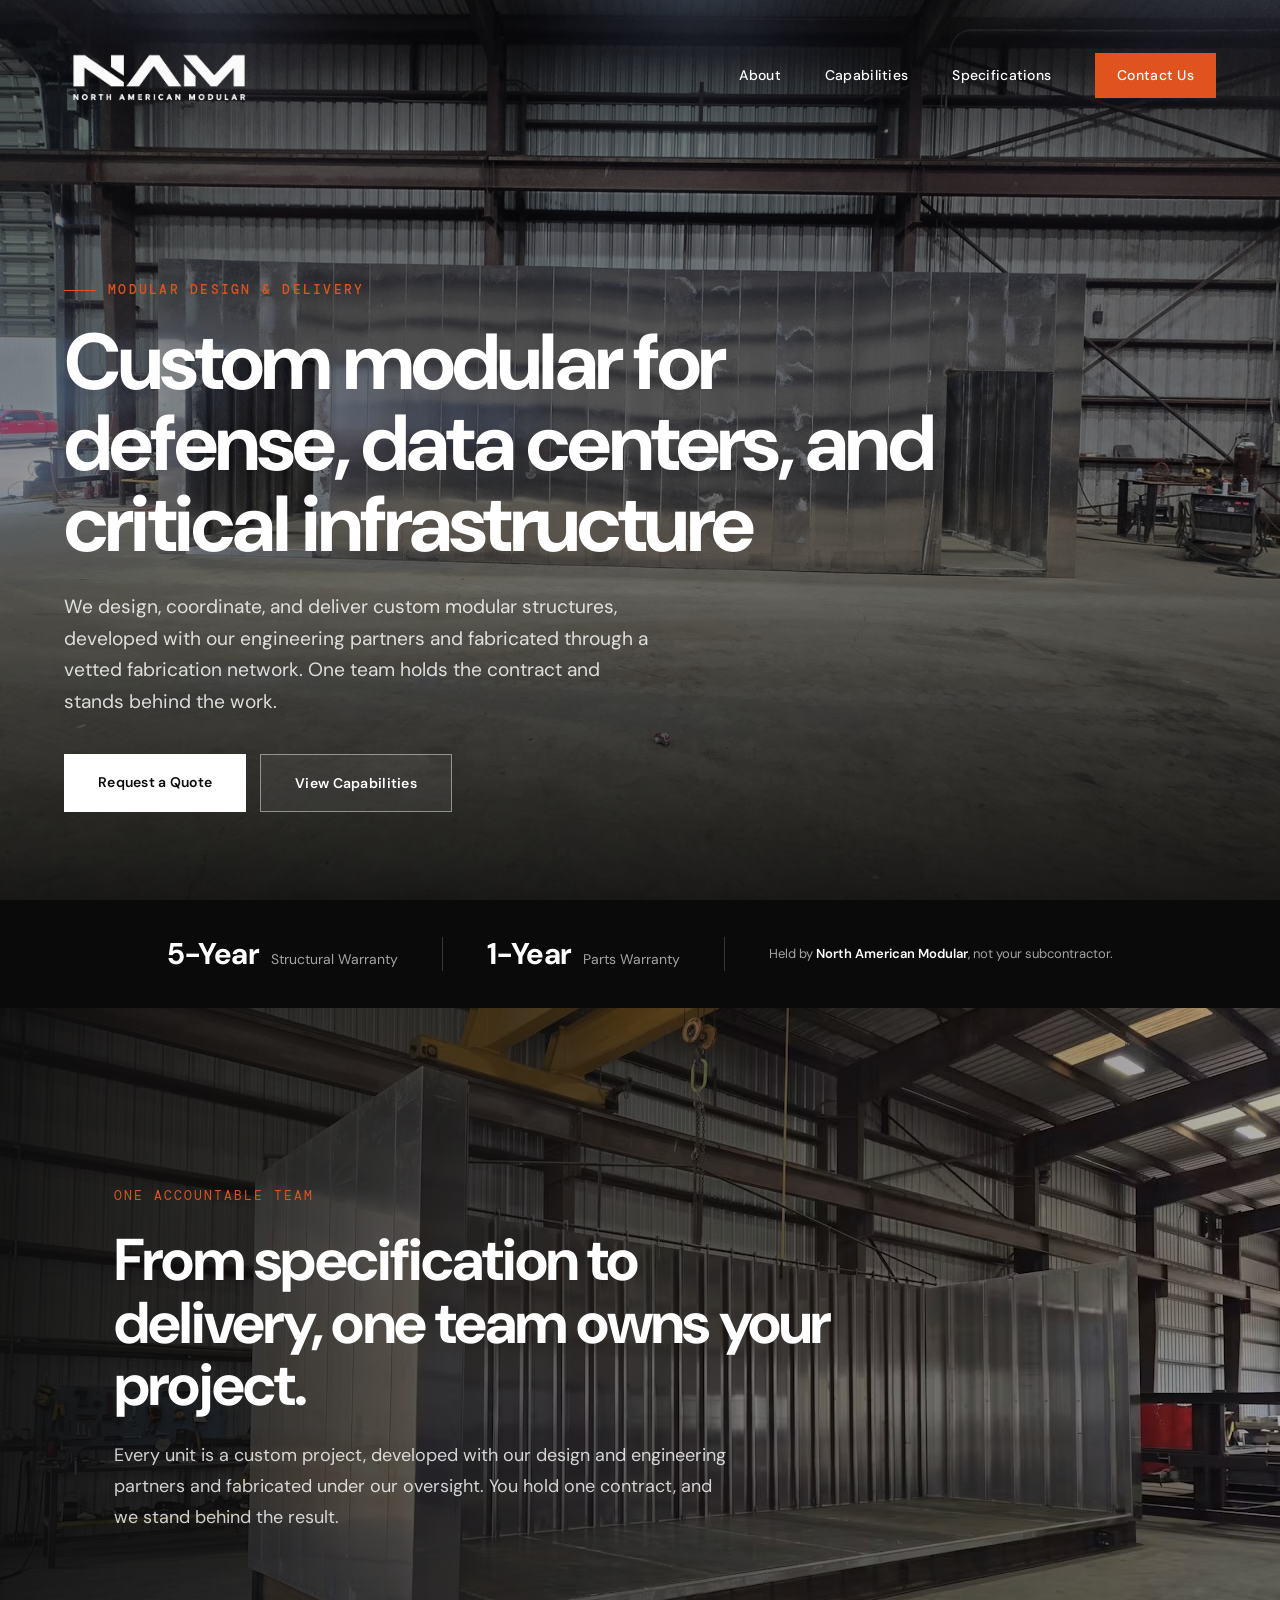
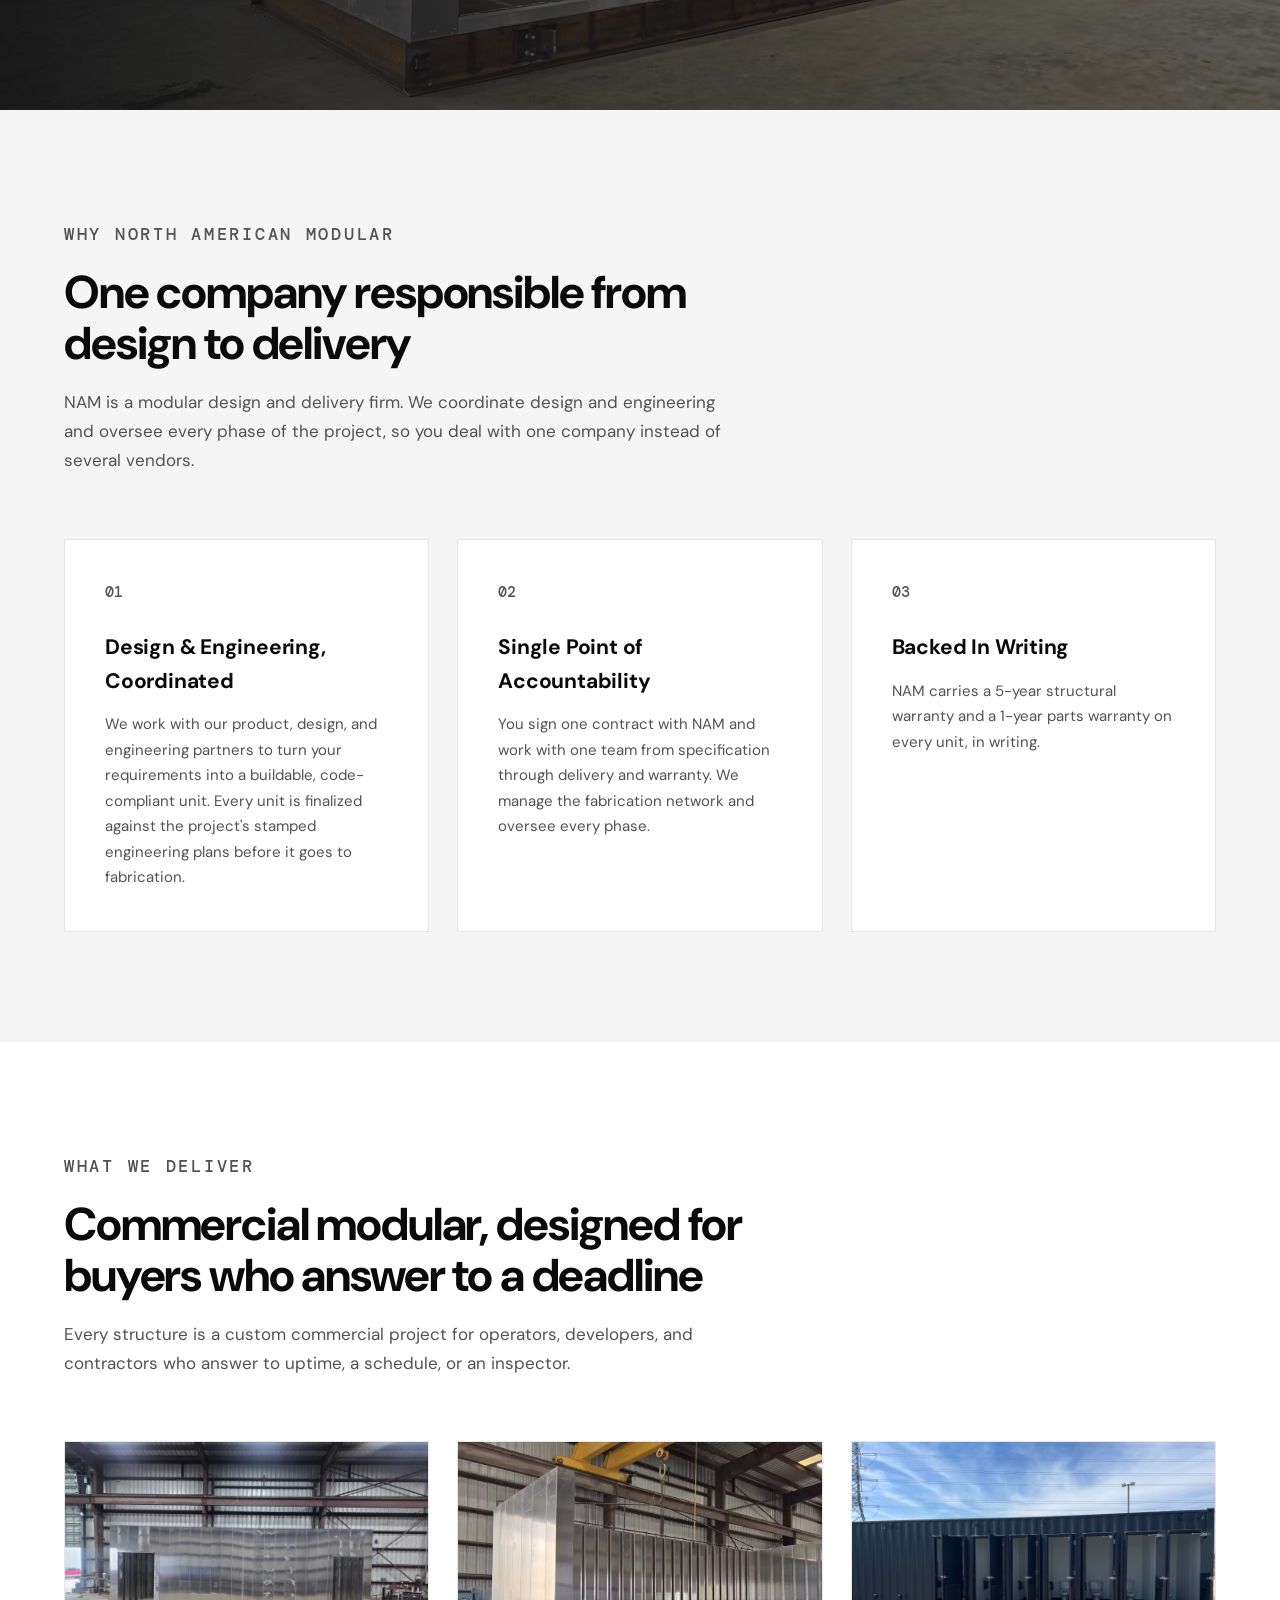
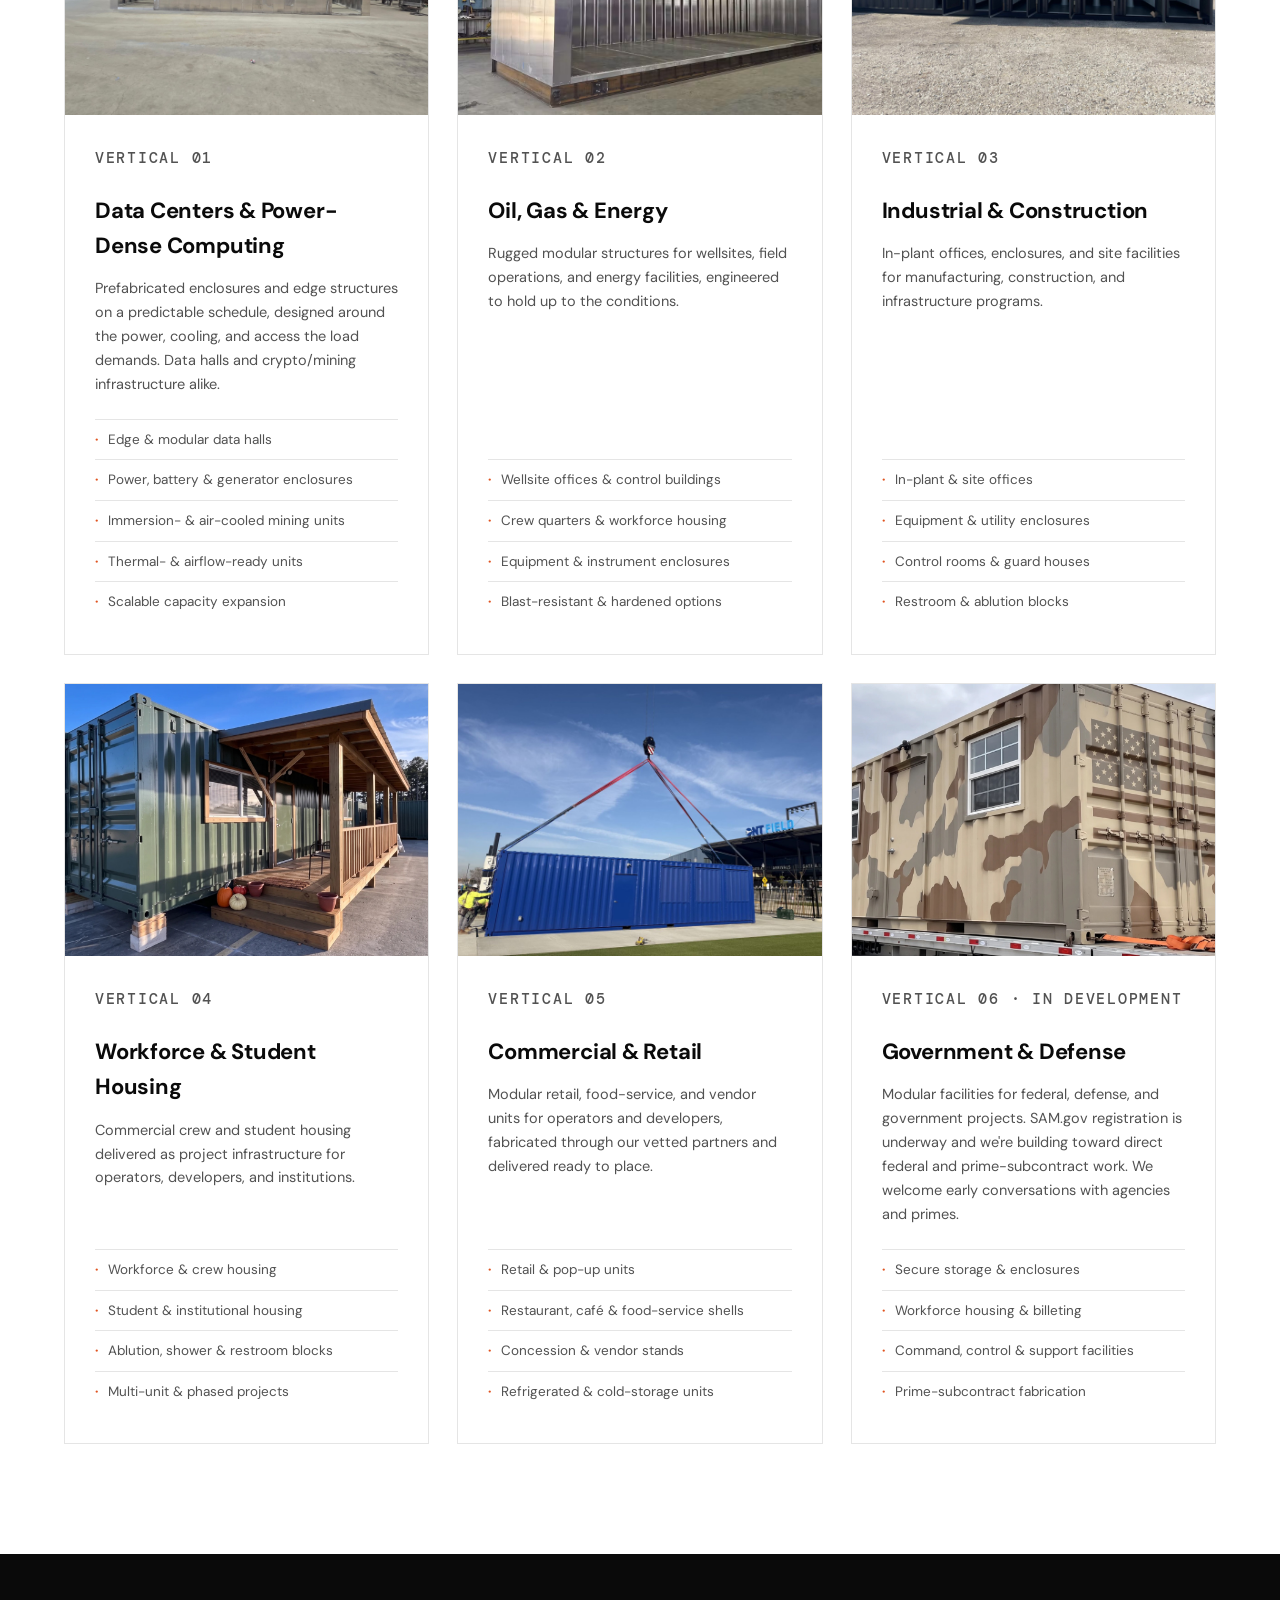
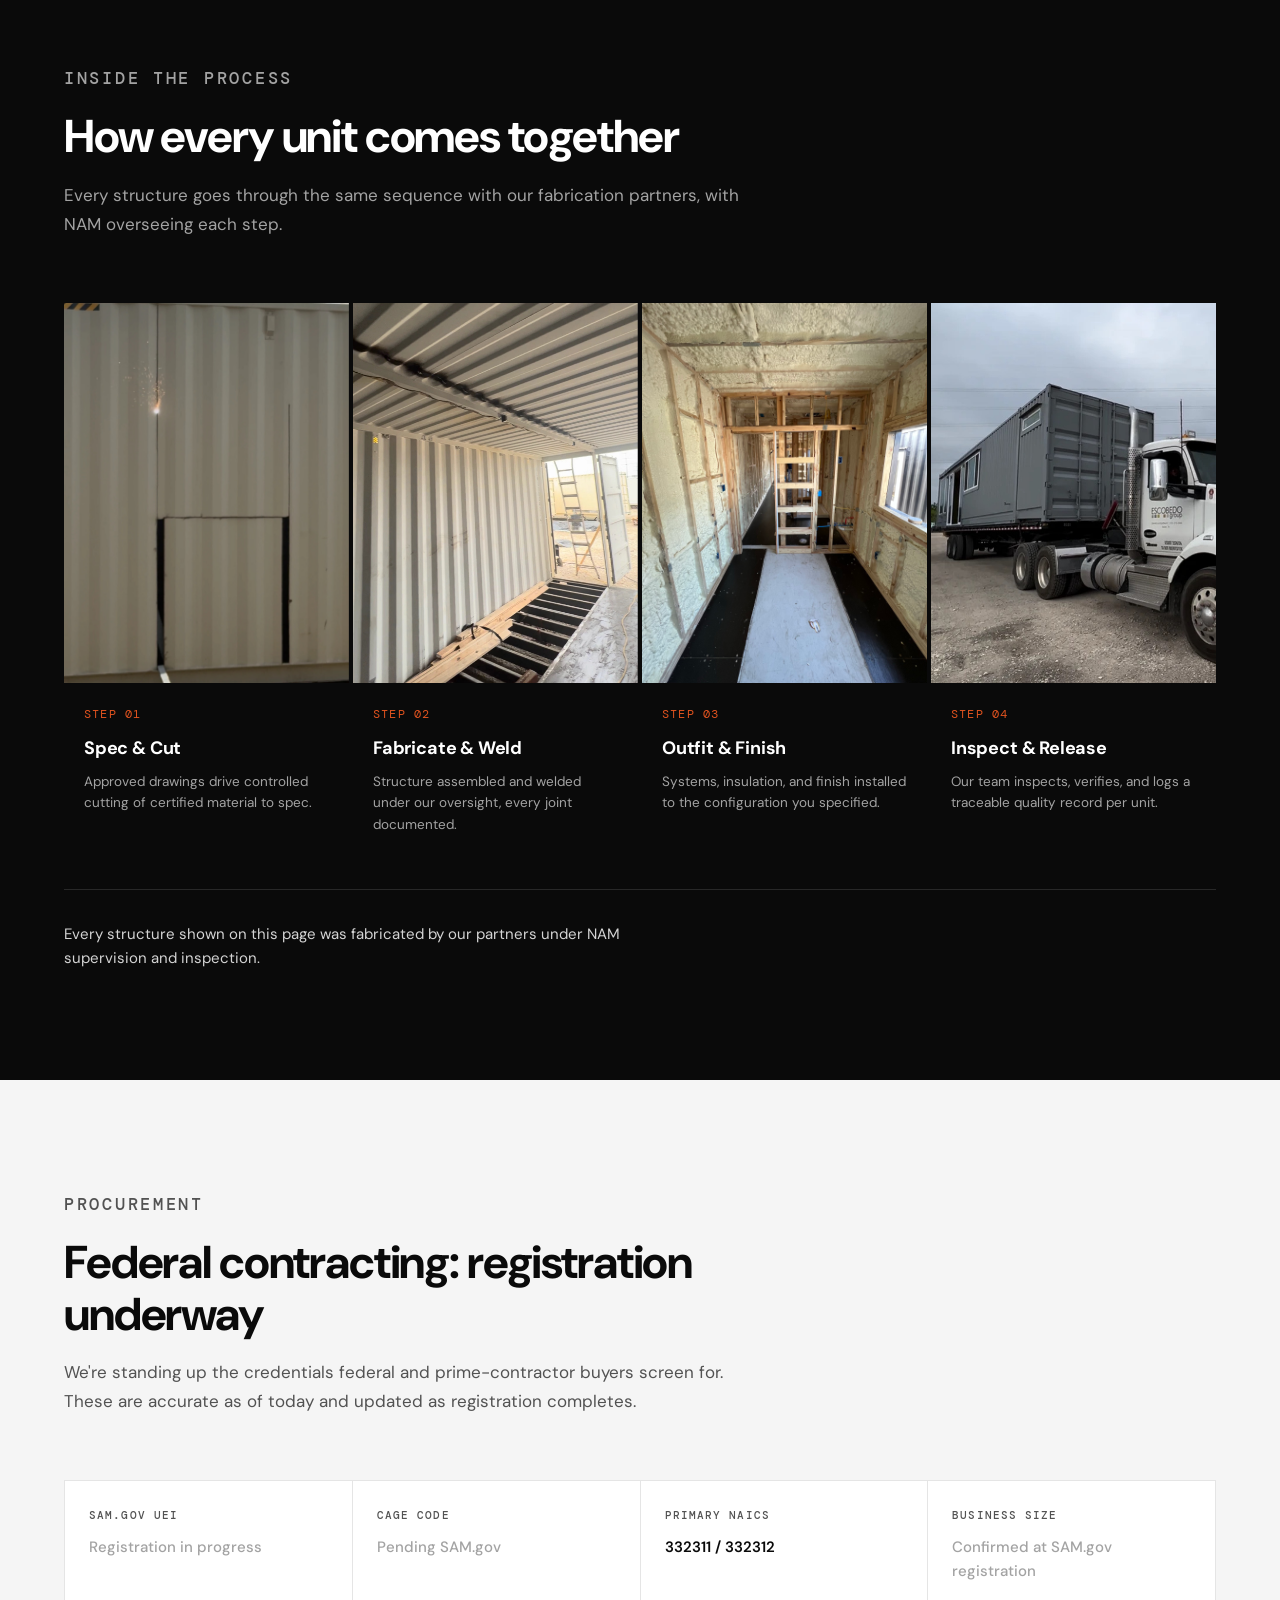
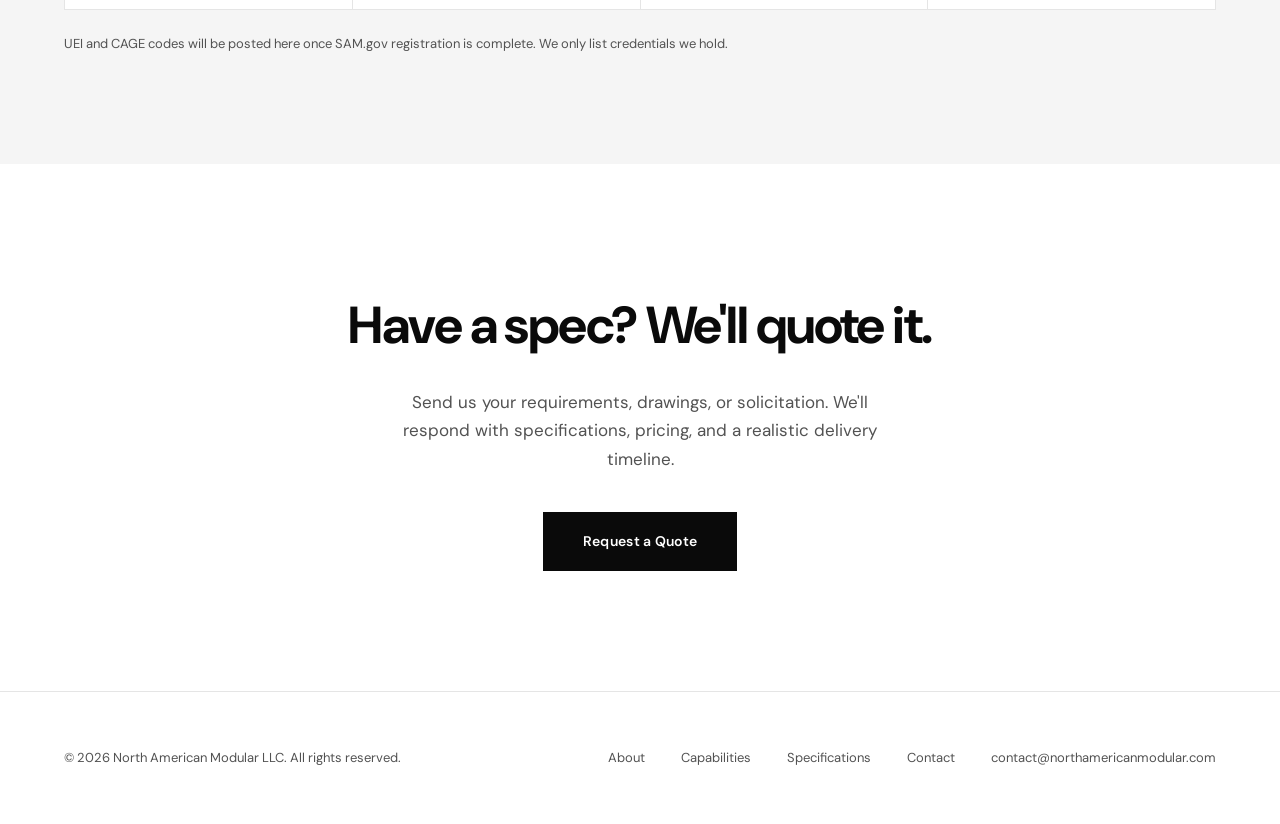
==== commit 99028667: "Plain-language copy, stamped plans wording, HVAC spec Rewrite AI-sounding copy across pages, replace" ====
--- a/index.html
+++ b/index.html
@@ -177,13 +177,11 @@
                 <p class="sec-eyebrow">Why North American Modular</p>
 
                 <h2>
-                    We own the process, the oversight, and the outcome
+                    One company responsible from design to delivery
                 </h2>
 
                 <p>
-                    NAM is a modular design and delivery firm. We coordinate design and engineering
-                    and oversee every phase of construction, so you get one accountable
-                    party instead of a chain of vendors pointing at each other.
+                    NAM is a modular design and delivery firm. We coordinate design and engineering and oversee every phase of the project, so you deal with one company instead of several vendors.
                 </p>
             </div>
 
@@ -195,8 +193,7 @@
                     <p>
                         We work with our product, design, and engineering partners
                         to turn your requirements into a buildable, code-compliant unit.
-                        Nothing goes to fabrication off a guess, and nothing leaves without
-                        stamped, approved drawings behind it.
+                        Every unit is finalized against the project's stamped engineering plans before it goes to fabrication.
                     </p>
                 </div>
 
@@ -204,9 +201,7 @@
                     <p class="value-num">02</p>
                     <h3>Single Point of Accountability</h3>
                     <p>
-                        One contract, held by NAM. We manage a vetted fabrication
-                        network and oversee every phase ourselves. You deal with us,
-                        from specification through delivery and warranty.
+                        You sign one contract with NAM and work with one team from specification through delivery and warranty. We manage the fabrication network and oversee every phase.
                     </p>
                 </div>
 
@@ -214,9 +209,7 @@
                     <p class="value-num">03</p>
                     <h3>Backed In Writing</h3>
                     <p>
-                        A 5-year structural warranty and 1-year parts warranty,
-                        carried by NAM. We don't hand you a unit and disappear.
-                        The obligation to stand behind it is ours, in writing.
+                        NAM carries a 5-year structural warranty and a 1-year parts warranty on every unit, in writing.
                     </p>
                 </div>
 
@@ -429,12 +422,11 @@
                 <p class="sec-eyebrow">Inside The Process</p>
 
                 <h2>
-                    From raw steel to a unit you can stand behind
+                    How every unit comes together
                 </h2>
 
                 <p>
-                    Every structure moves through the same controlled sequence
-                    with our fabrication partners. This is what oversight actually looks like.
+                    Every structure goes through the same sequence with our fabrication partners, with NAM overseeing each step.
                 </p>
             </div>
 
@@ -516,10 +508,7 @@
 
             <div class="build-foot rv">
                 <p>
-                    <strong>Real projects, real oversight.</strong>
-                    Every structure on this page was fabricated by our partners
-                    under NAM's supervision and inspection. This is the work
-                    we stand behind.
+                    Every structure shown on this page was fabricated by our partners under NAM supervision and inspection.
                 </p>
             </div>
 
@@ -577,9 +566,7 @@
             </div>
 
             <p class="creds-note">
-                We list only credentials we actually hold. UEI and CAGE will
-                appear here, verbatim, once SAM.gov registration is validated.
-                We don't claim certifications or set-aside statuses we haven't earned.
+                UEI and CAGE codes will be posted here once SAM.gov registration is complete. We only list credentials we hold.
             </p>
 
         </div>
--- a/site.css
+++ b/site.css
@@ -929,21 +929,38 @@
 }
 
 /* Specifications page */
-.spec-group { display: grid; grid-template-columns: 320px 1fr; gap: 56px; padding: 44px 0; border-top: 1px solid var(--gray-200); }
-.spec-intro h2 { font-size: 24px; font-weight: 700; letter-spacing: -0.01em; margin-bottom: 10px; }
-.spec-intro p { font-size: 15px; color: var(--gray-600); line-height: 1.7; }
-.spec-table { width: 100%; border-collapse: collapse; font-size: 15px; }
-.spec-table th, .spec-table td { text-align: left; vertical-align: top; padding: 14px 0; border-bottom: 1px solid var(--gray-200); line-height: 1.6; }
-.spec-table th { width: 34%; padding-right: 24px; font-family: 'DM Mono', monospace; font-weight: 500; font-size: 12.5px; letter-spacing: .08em; text-transform: uppercase; color: var(--gray-600); }
-.spec-table td { color: var(--black); }
-.spec-table.dark th { color: var(--gray-400); border-color: rgba(255,255,255,.12); }
-.spec-table.dark td { color: var(--white); border-color: rgba(255,255,255,.12); }
+.spec-callout { background: var(--accent); padding: 34px 64px; }
+.spec-callout p { max-width: 1100px; margin: 0 auto; color: var(--white); font-size: clamp(19px, 2vw, 25px); font-weight: 600; letter-spacing: -0.01em; line-height: 1.4; text-align: center; }
+.spec-section { background: var(--gray-100); }
+.spec-cards { display: grid; grid-template-columns: 1fr 1fr; gap: 24px; }
+.spec-card { background: var(--white); border: 1px solid var(--gray-200); padding: 36px 36px 28px; }
+.spec-card header { padding-bottom: 22px; margin-bottom: 6px; border-bottom: 2px solid var(--black); }
+.spec-card .sc-n { font-size: 13px; font-weight: 600; color: var(--accent); margin-bottom: 8px; }
+.spec-card h3 { font-size: 22px; font-weight: 700; letter-spacing: -0.01em; margin-bottom: 8px; }
+.spec-card header p { font-size: 15px; color: var(--gray-600); line-height: 1.6; }
+.spec-card dl { margin: 0; }
+.spec-card.wide { grid-column: 1 / -1; }
+.spec-card.wide dl { display: grid; grid-template-columns: 1fr 1fr; column-gap: 48px; }
+.spec-card.wide .sc-row:nth-last-child(2) { border-bottom: 0; }
+.sc-row { display: grid; grid-template-columns: 38% 1fr; gap: 16px; padding: 13px 0; border-bottom: 1px solid var(--gray-200); }
+.sc-row:last-child { border-bottom: 0; }
+.sc-row dt { font-size: 14px; color: var(--gray-600); }
+.sc-row dd { margin: 0; font-size: 14.5px; font-weight: 500; color: var(--black); line-height: 1.55; }
+.crit-grid { display: grid; grid-template-columns: repeat(3, 1fr); border-top: 1px solid rgba(255,255,255,.14); border-left: 1px solid rgba(255,255,255,.14); }
+.crit { padding: 26px 28px; border-right: 1px solid rgba(255,255,255,.14); border-bottom: 1px solid rgba(255,255,255,.14); }
+.crit-k { font-size: 13px; color: var(--gray-400); margin-bottom: 8px; }
+.crit-v { font-size: 21px; font-weight: 600; color: var(--white); letter-spacing: -0.01em; }
 .spec-note { margin-top: 40px; font-size: 13px; color: var(--gray-600); line-height: 1.7; max-width: 820px; }
 @media (max-width: 1024px) {
-    .spec-group { grid-template-columns: 1fr; gap: 20px; }
+    .spec-cards { grid-template-columns: 1fr; }
+    .spec-card.wide dl { grid-template-columns: 1fr; }
+    .spec-card.wide .sc-row:nth-last-child(2) { border-bottom: 1px solid var(--gray-200); }
+    .crit-grid { grid-template-columns: 1fr 1fr; }
 }
 @media (max-width: 768px) {
-    .spec-table th, .spec-table td { display: block; width: 100%; padding: 4px 0; border: 0; }
-    .spec-table tr { display: block; padding: 12px 0; border-bottom: 1px solid var(--gray-200); }
-    .spec-table.dark tr { border-color: rgba(255,255,255,.12); }
-}
+    .spec-callout { padding: 28px 22px; }
+    .spec-card { padding: 28px 22px 20px; }
+    .sc-row { grid-template-columns: 1fr; gap: 2px; }
+    .crit-grid { grid-template-columns: 1fr; }
+    .crit { padding: 20px 22px; }
+}
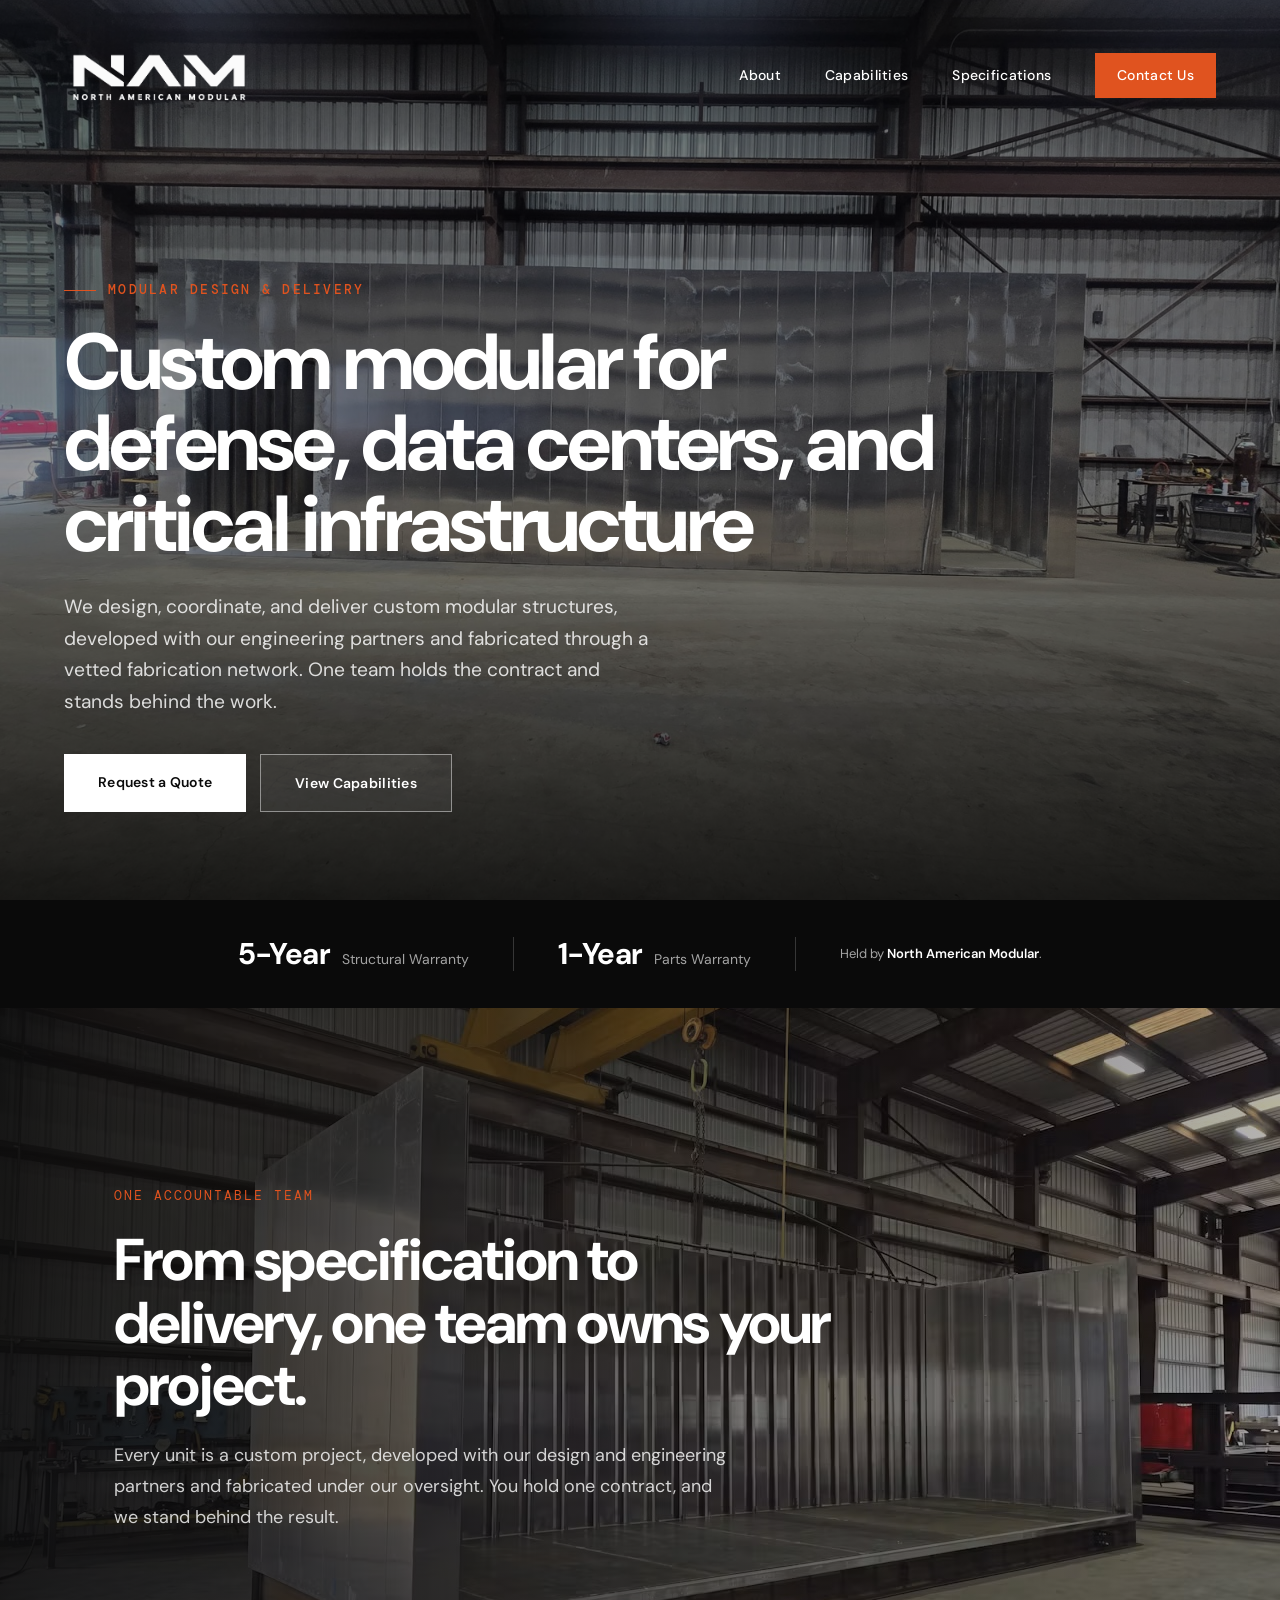
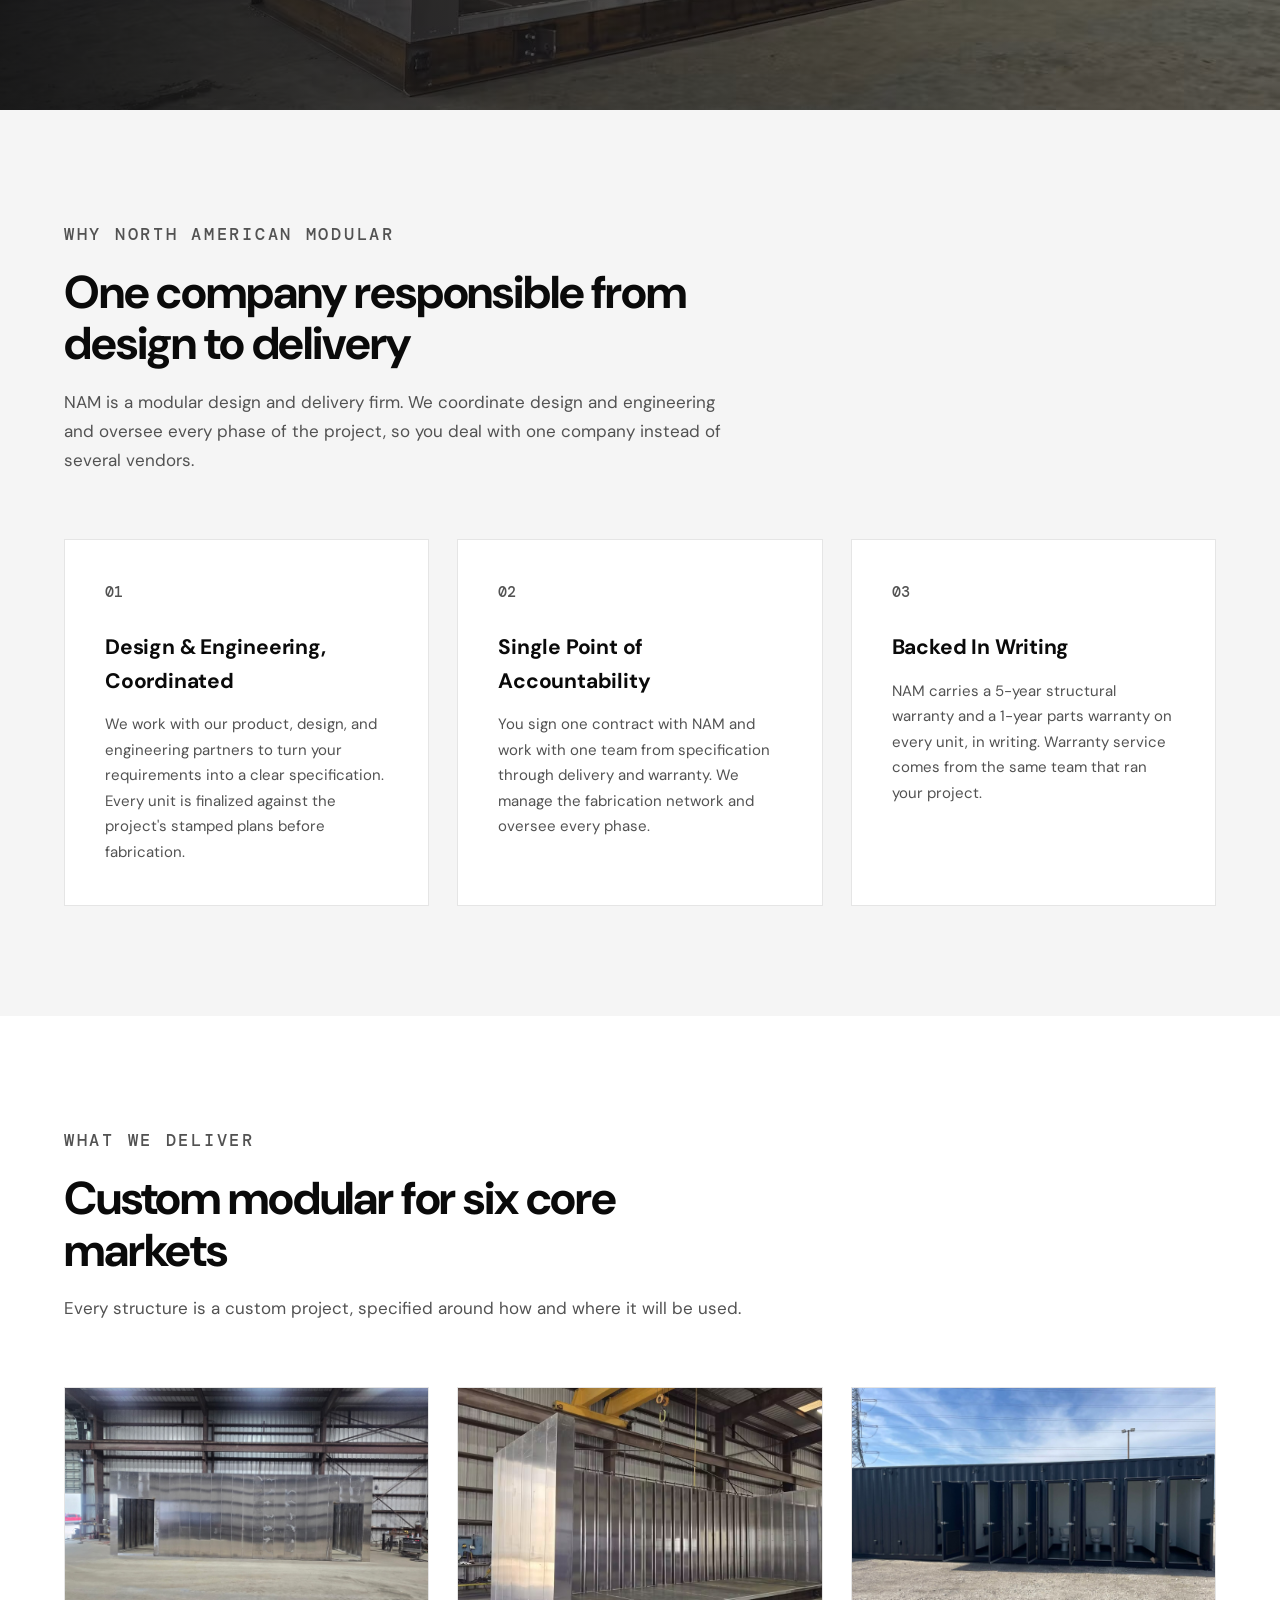
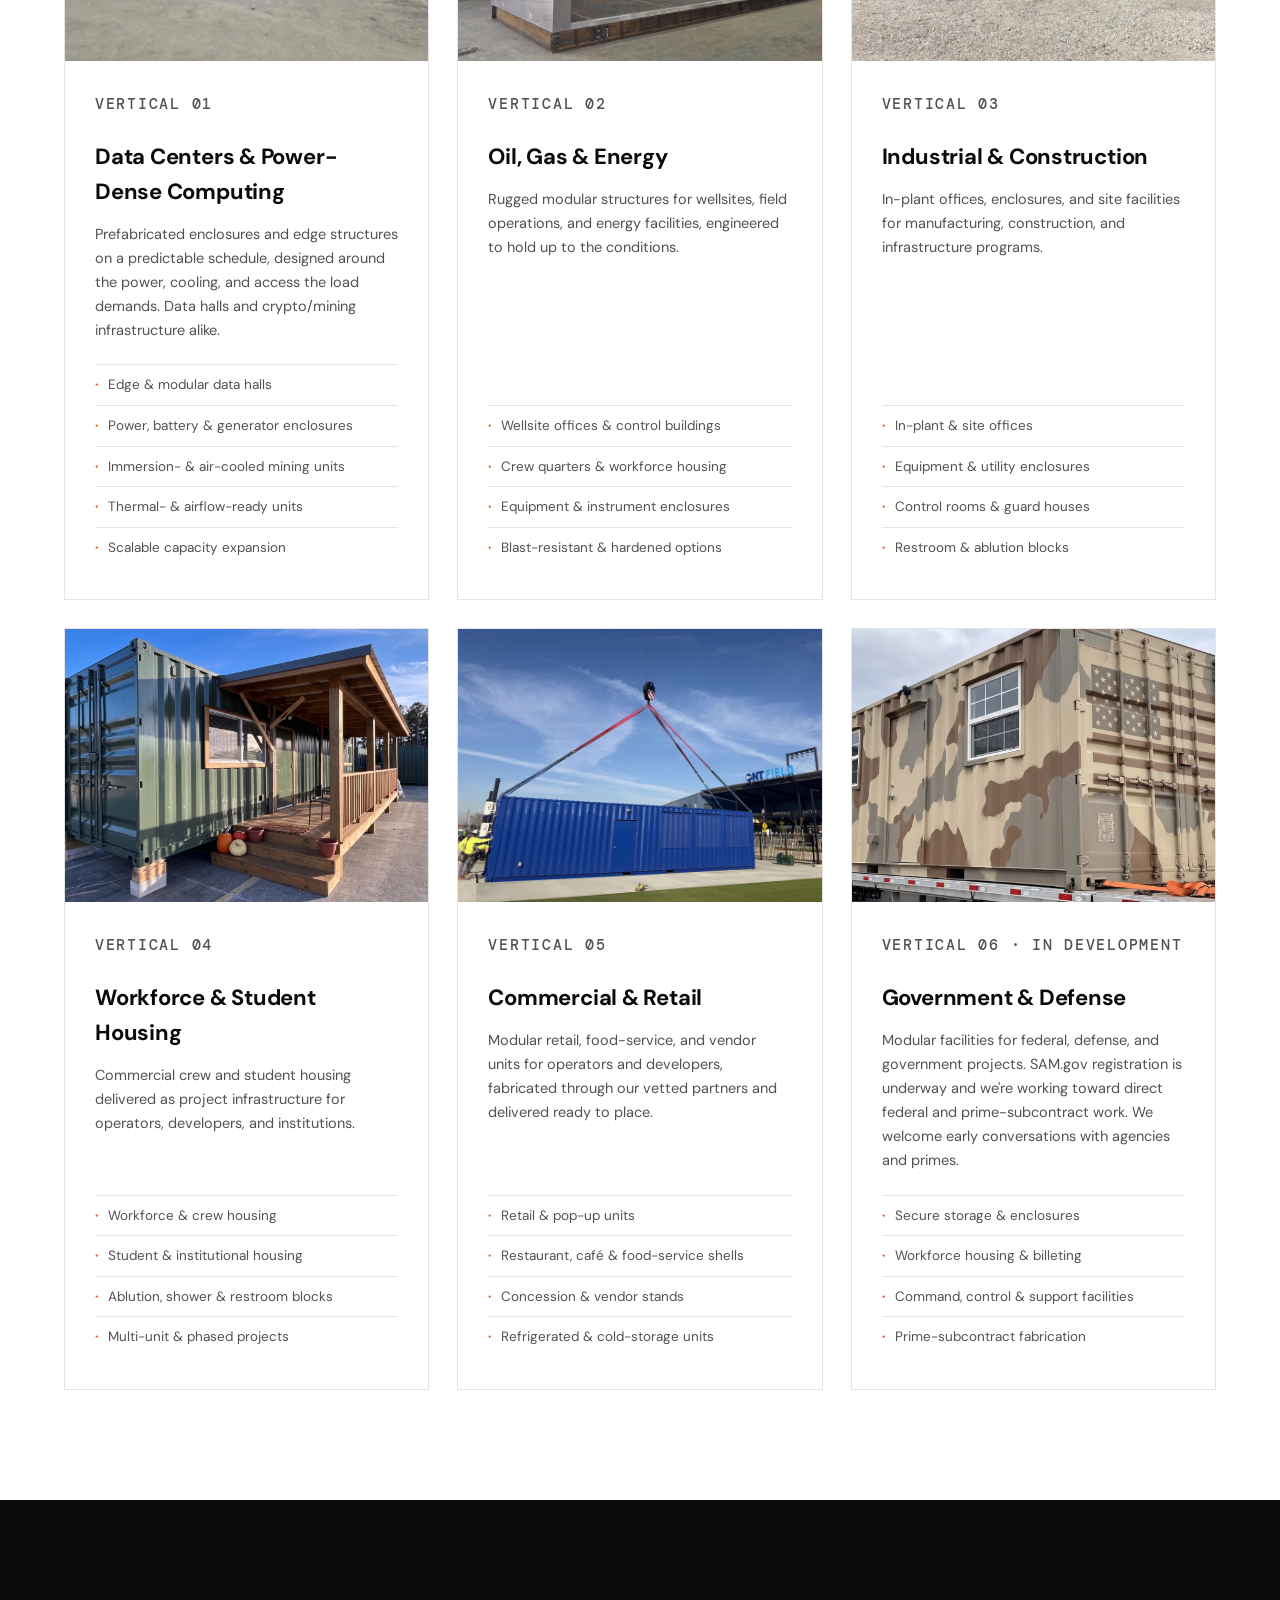
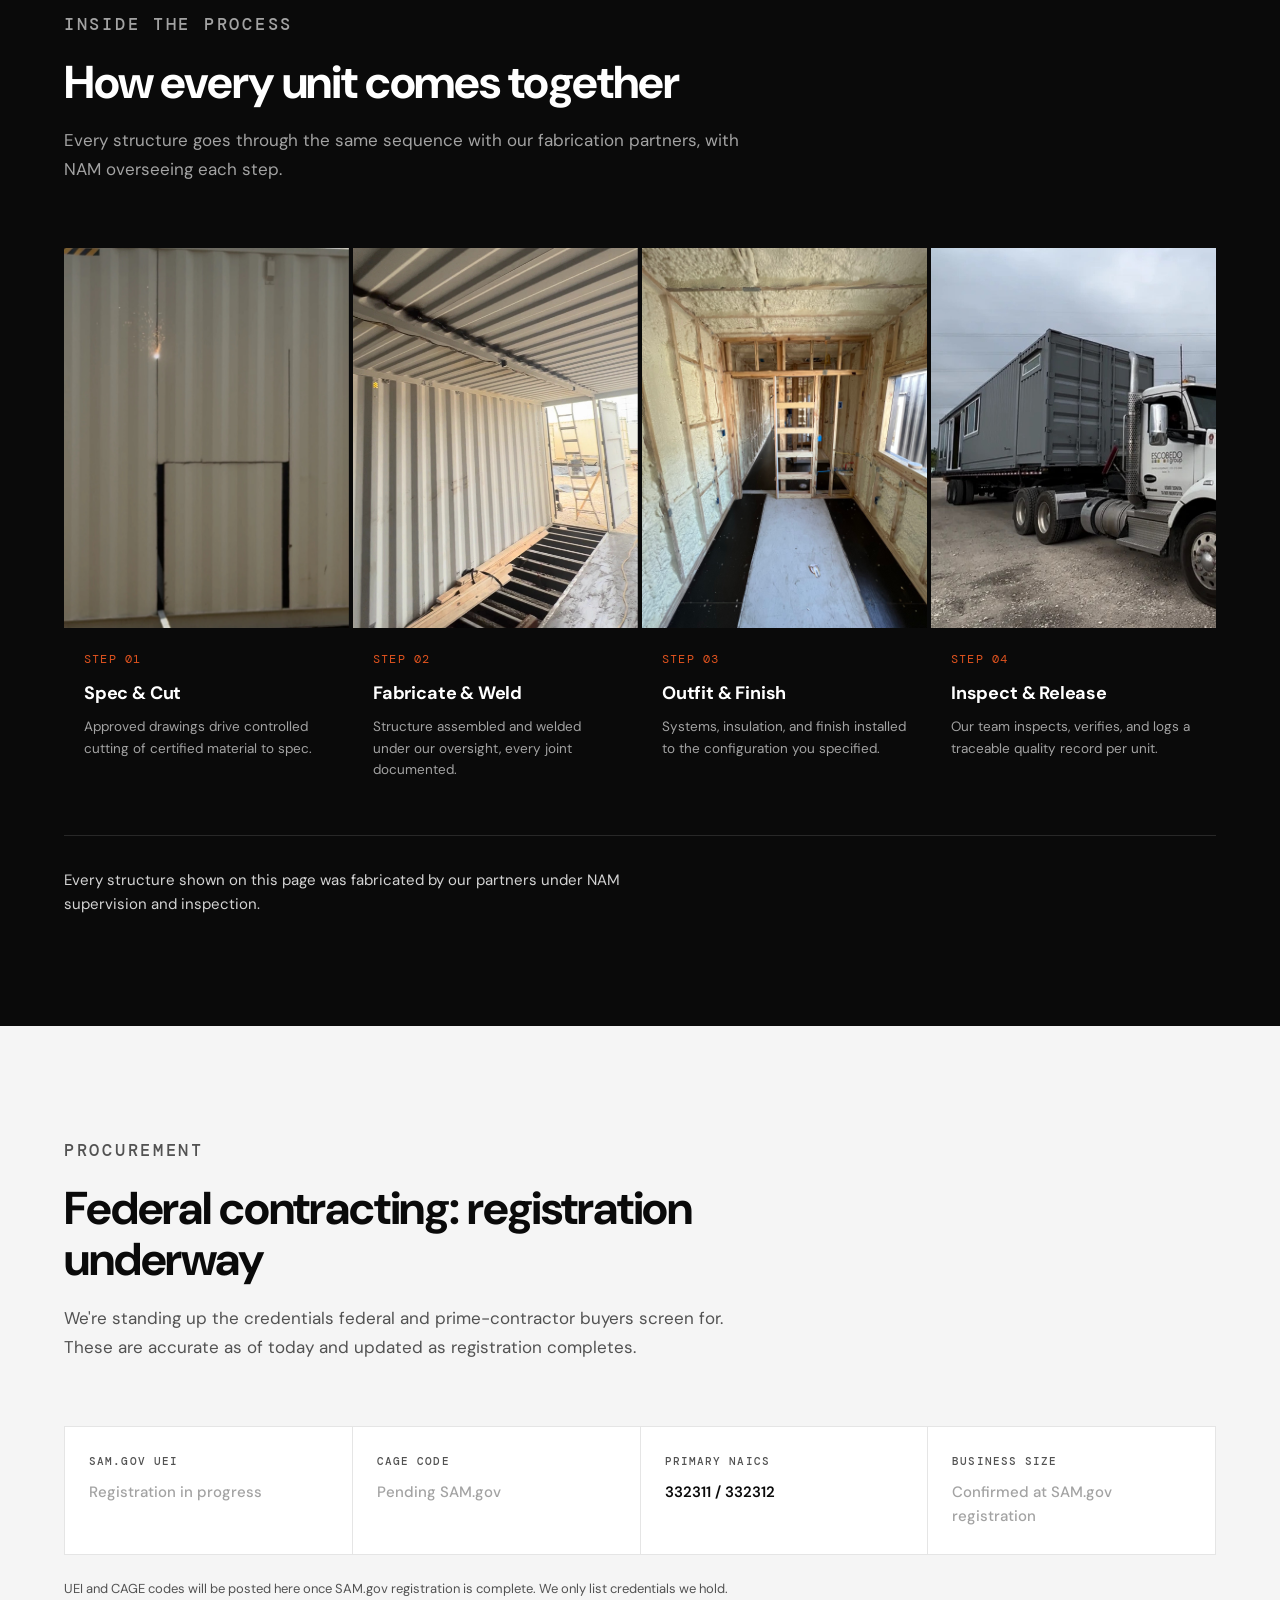
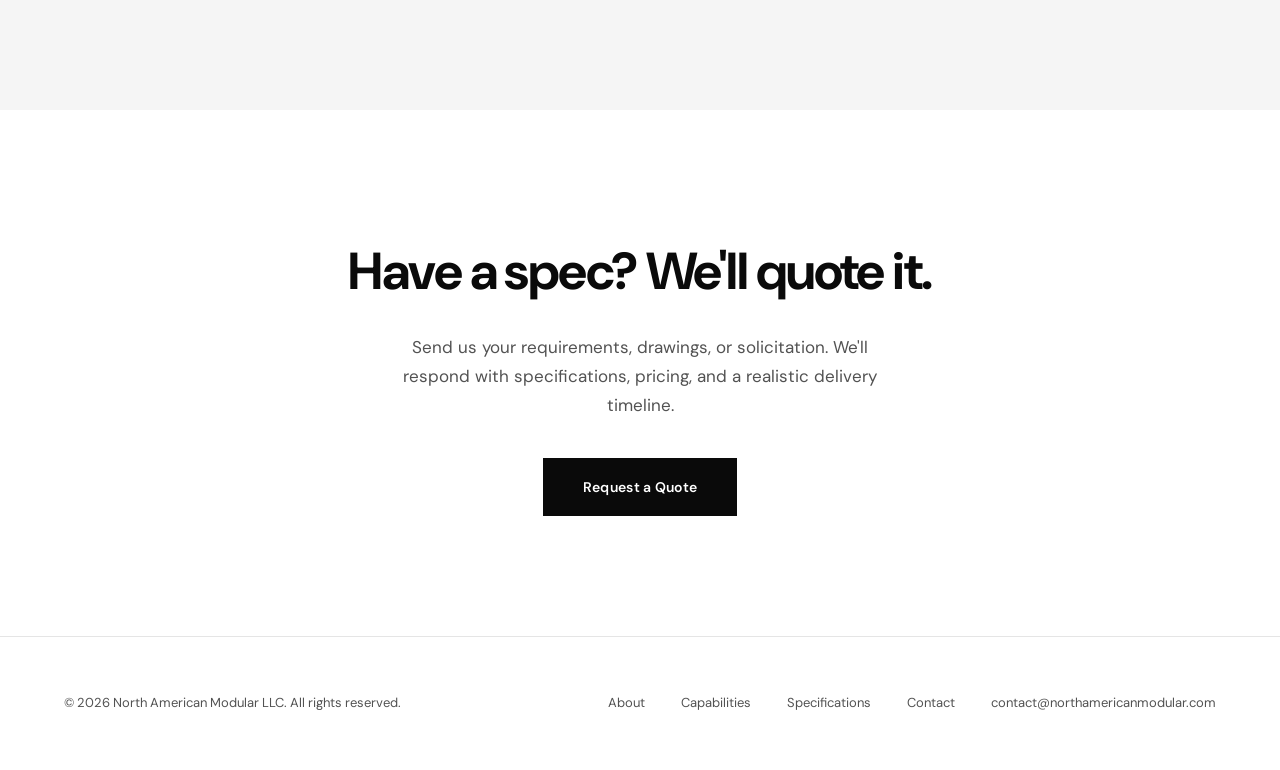
==== commit 274208b0: "Formatting pass: balance cards, remove leftover AI phrasing Co-Authored-By: Claude Opus 5.5 <noreply" ====
--- a/index.html
+++ b/index.html
@@ -138,7 +138,7 @@
         <div class="wb-sep"></div>
 
         <div class="wb-note">
-            Held by <strong>North American Modular</strong>, not your subcontractor.
+            Held by <strong>North American Modular</strong>.
         </div>
     </div>
 
@@ -192,8 +192,8 @@
                     <h3>Design &amp; Engineering, Coordinated</h3>
                     <p>
                         We work with our product, design, and engineering partners
-                        to turn your requirements into a buildable, code-compliant unit.
-                        Every unit is finalized against the project's stamped engineering plans before it goes to fabrication.
+                        to turn your requirements into a clear specification. Every unit is
+                        finalized against the project's stamped plans before fabrication.
                     </p>
                 </div>
 
@@ -209,7 +209,7 @@
                     <p class="value-num">03</p>
                     <h3>Backed In Writing</h3>
                     <p>
-                        NAM carries a 5-year structural warranty and a 1-year parts warranty on every unit, in writing.
+                        NAM carries a 5-year structural warranty and a 1-year parts warranty on every unit, in writing. Warranty service comes from the same team that ran your project.
                     </p>
                 </div>
 
@@ -225,13 +225,12 @@
                 <p class="sec-eyebrow">What We Deliver</p>
 
                 <h2>
-                    Commercial modular, designed for buyers who answer to a deadline
+                    Custom modular for six core markets
                 </h2>
 
                 <p>
-                    Every structure is a custom commercial project for operators,
-                    developers, and contractors who answer to uptime, a schedule,
-                    or an inspector.
+                    Every structure is a custom project, specified around how and
+                    where it will be used.
                 </p>
             </div>
 
@@ -397,7 +396,7 @@
                         <p>
                             Modular facilities for federal, defense, and government
                             projects. SAM.gov registration is underway and we're
-                            building toward direct federal and prime-subcontract work.
+                            working toward direct federal and prime-subcontract work.
                             We welcome early conversations with agencies and primes.
                         </p>
 
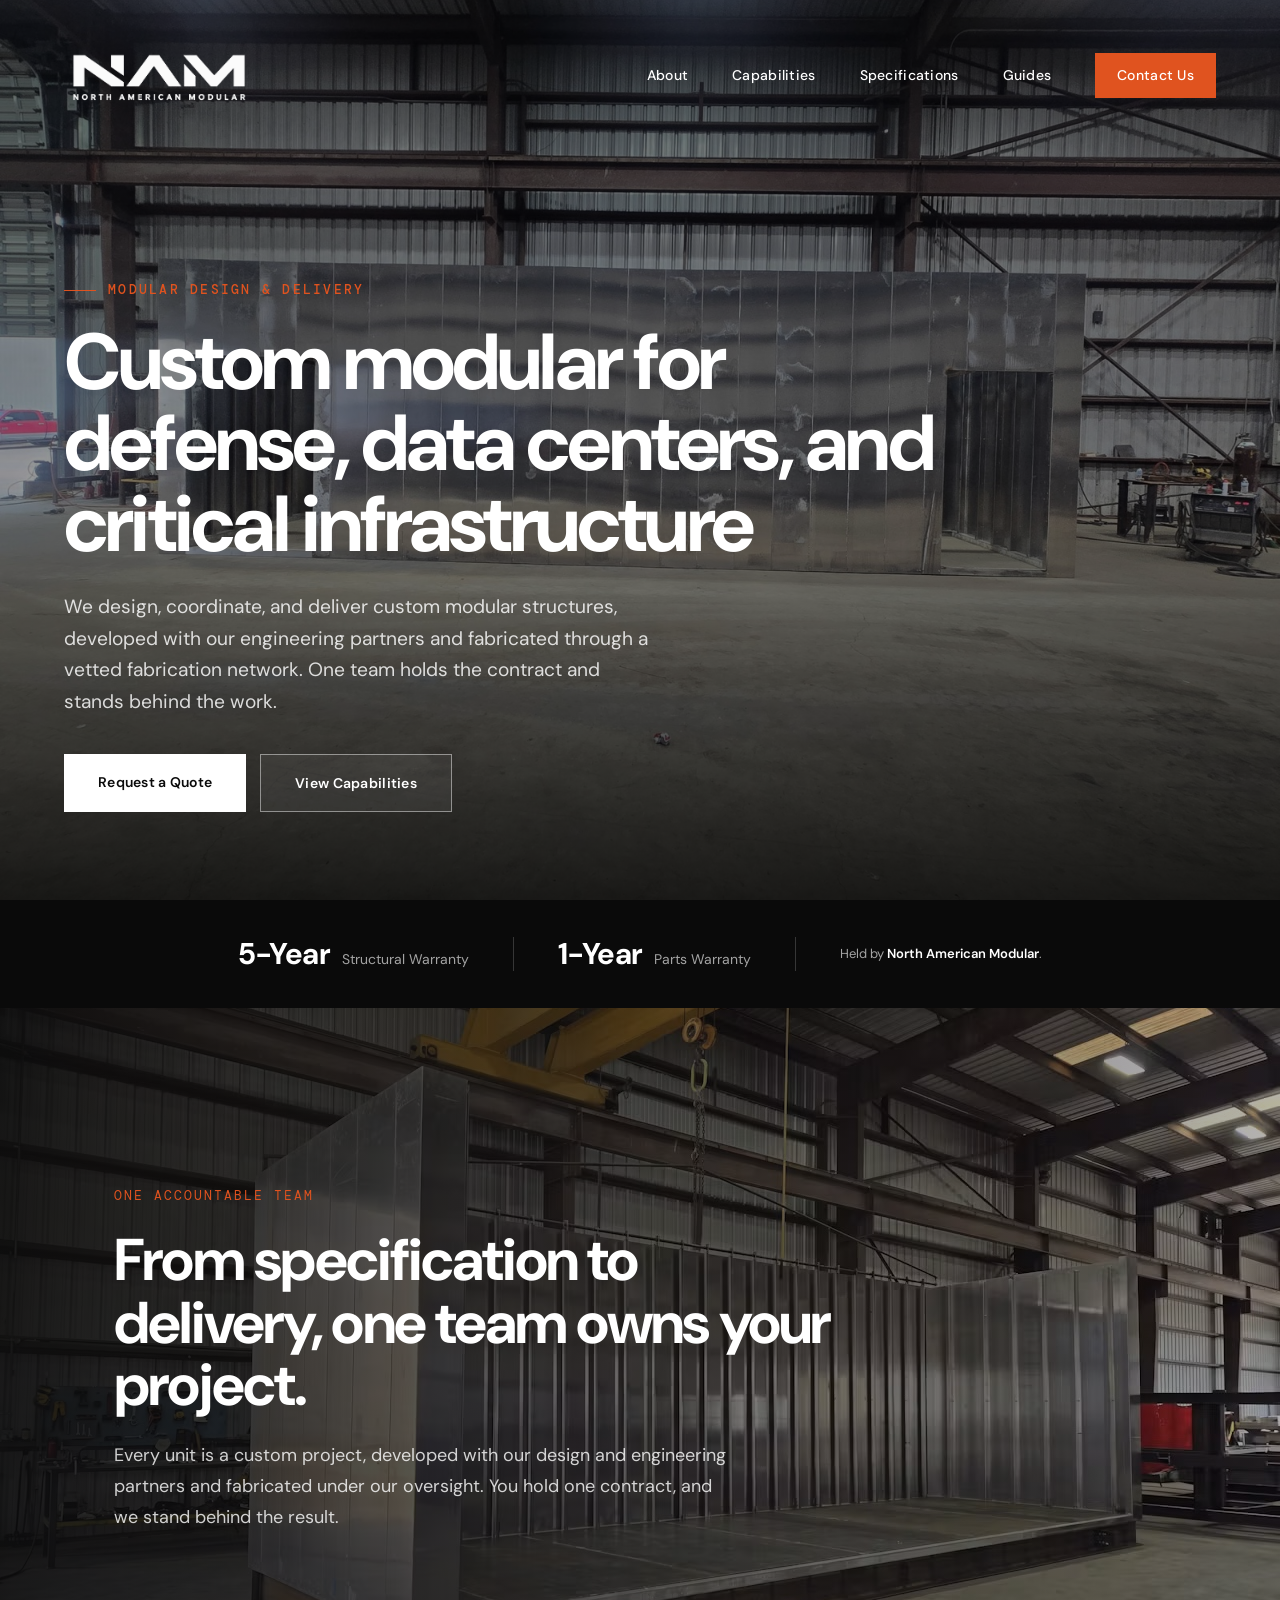
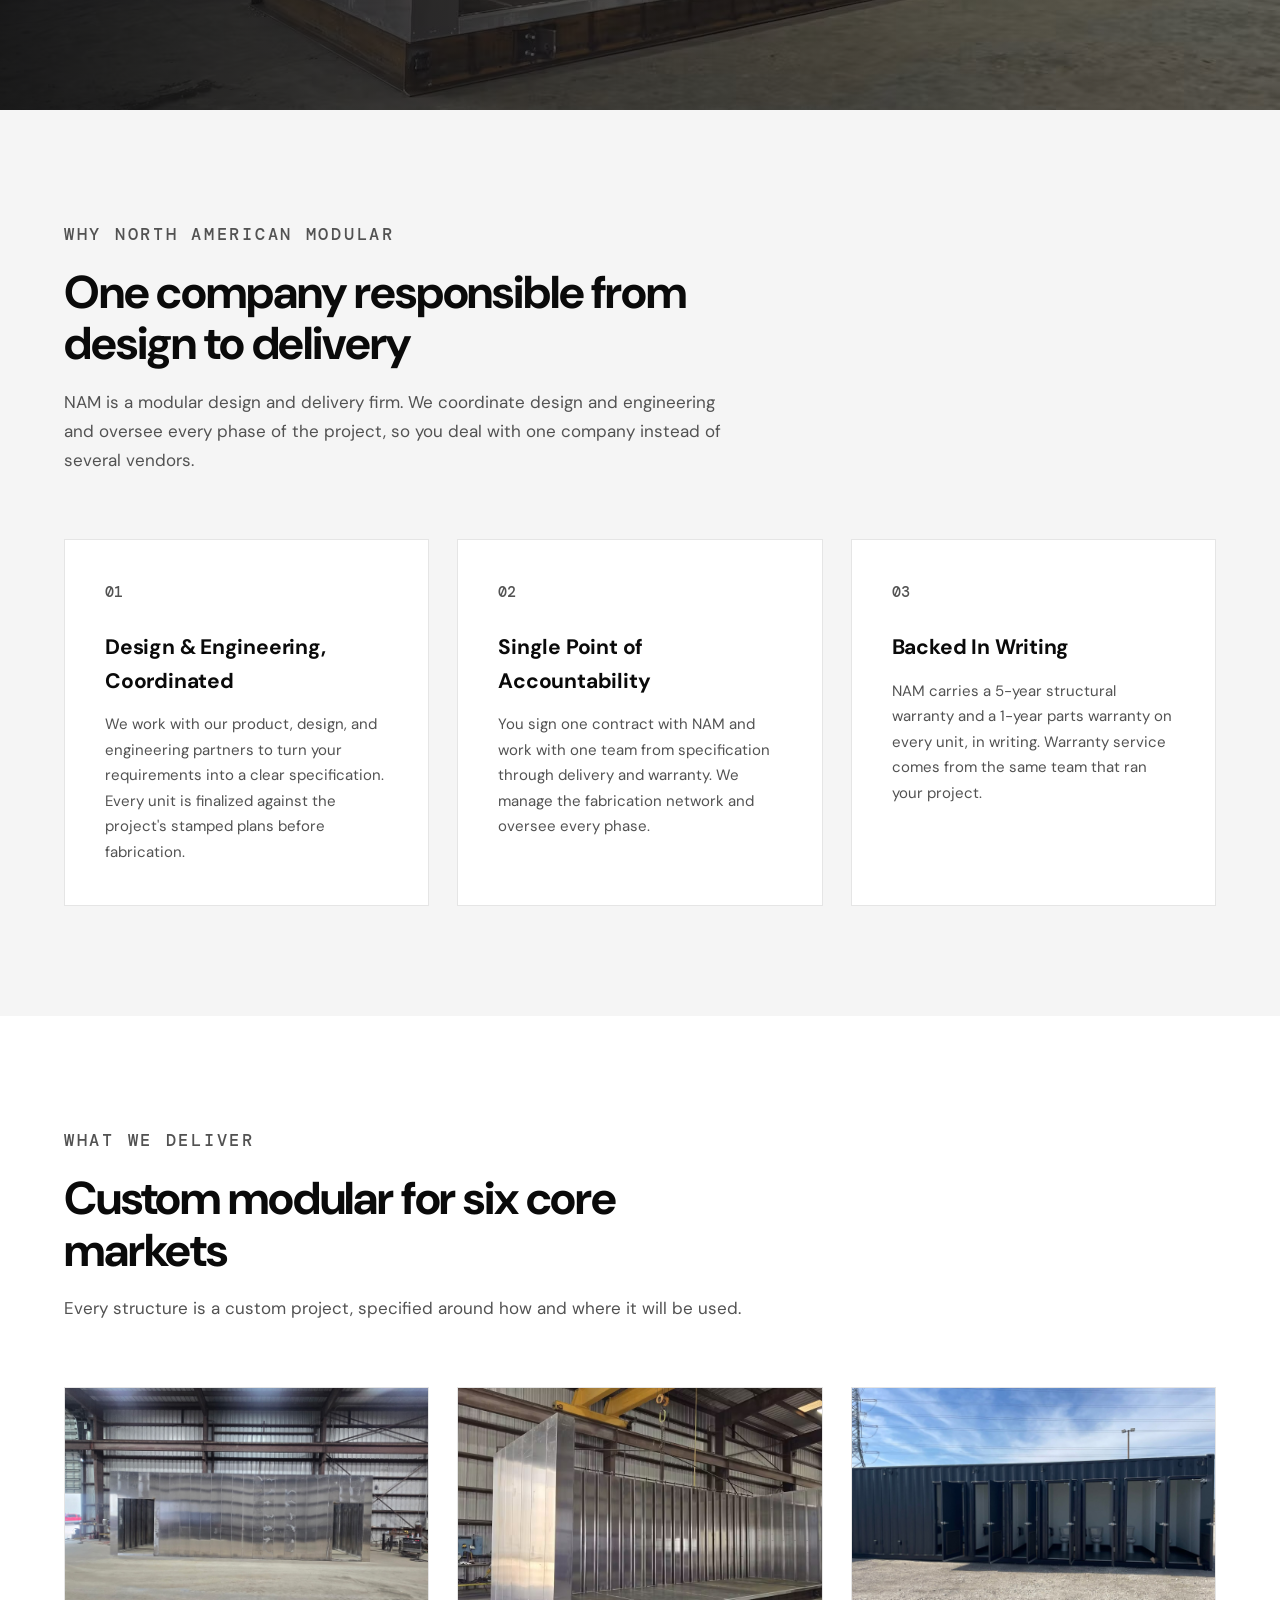
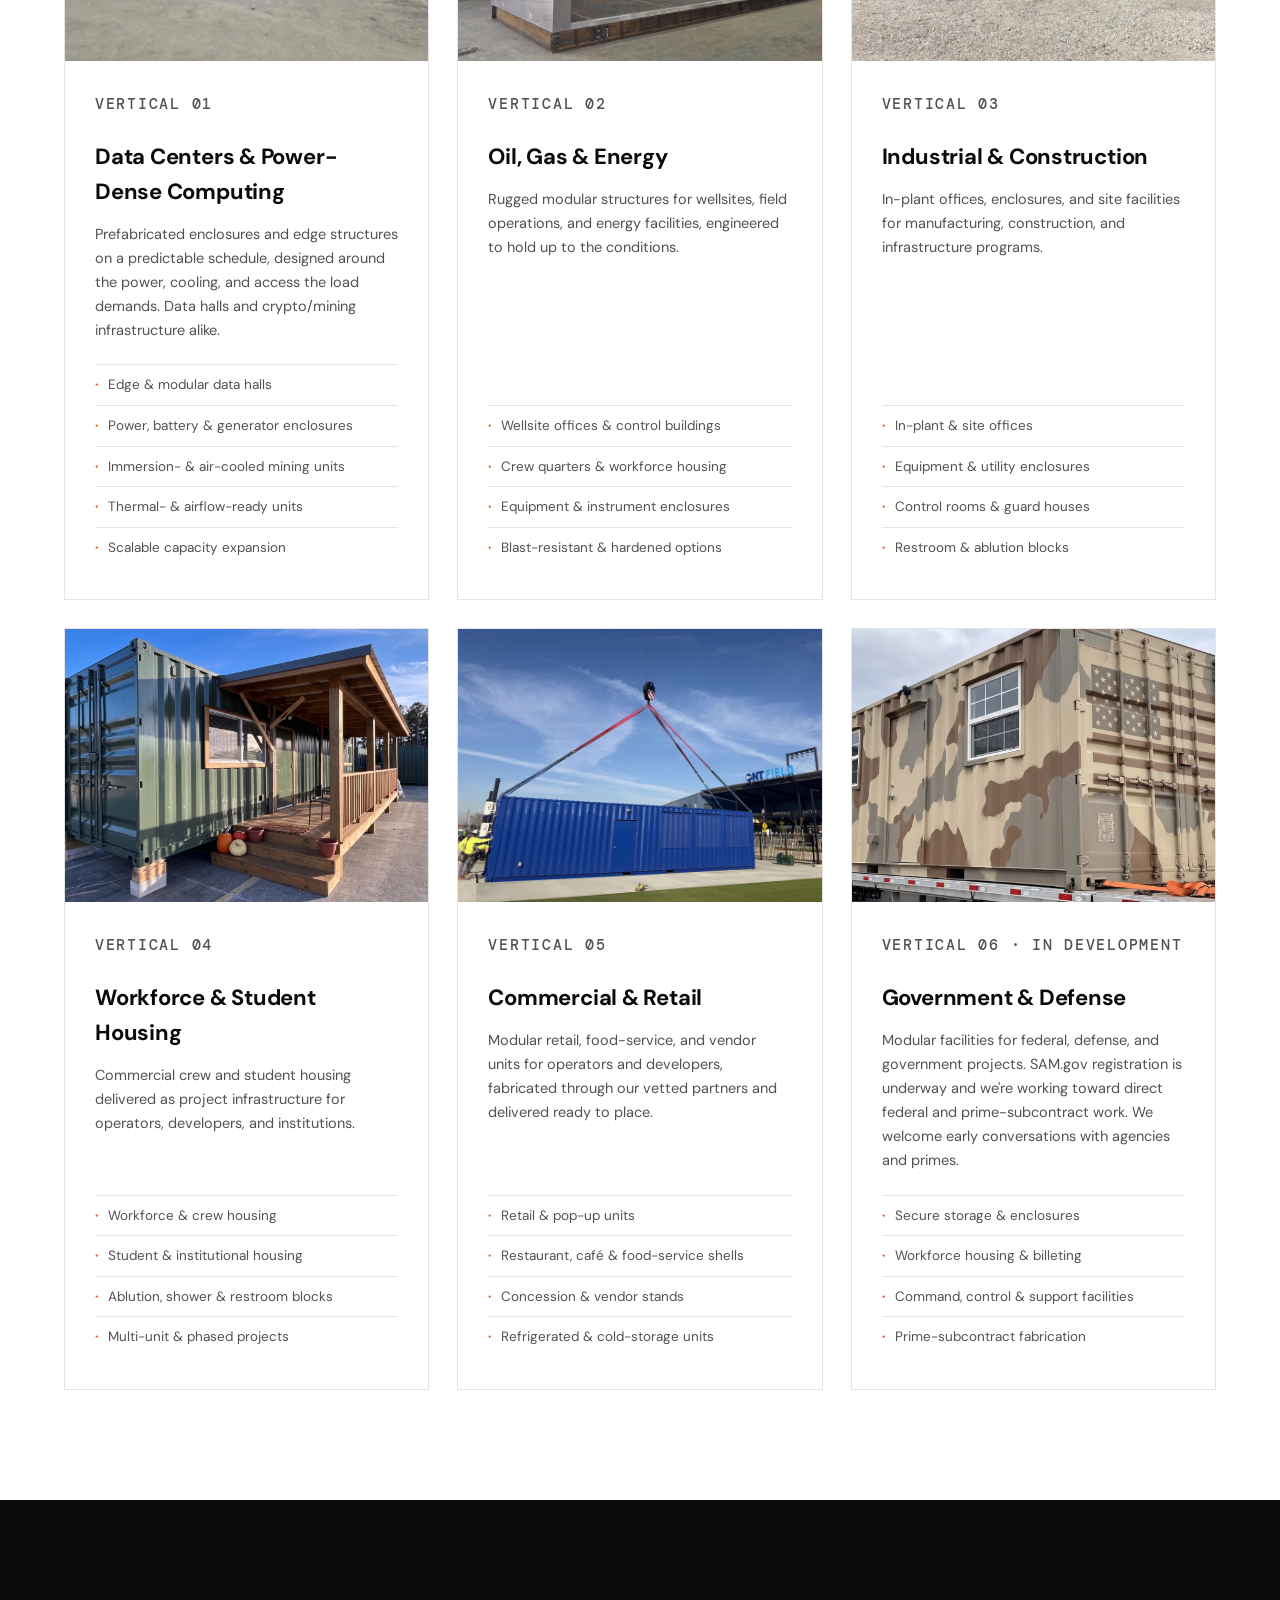
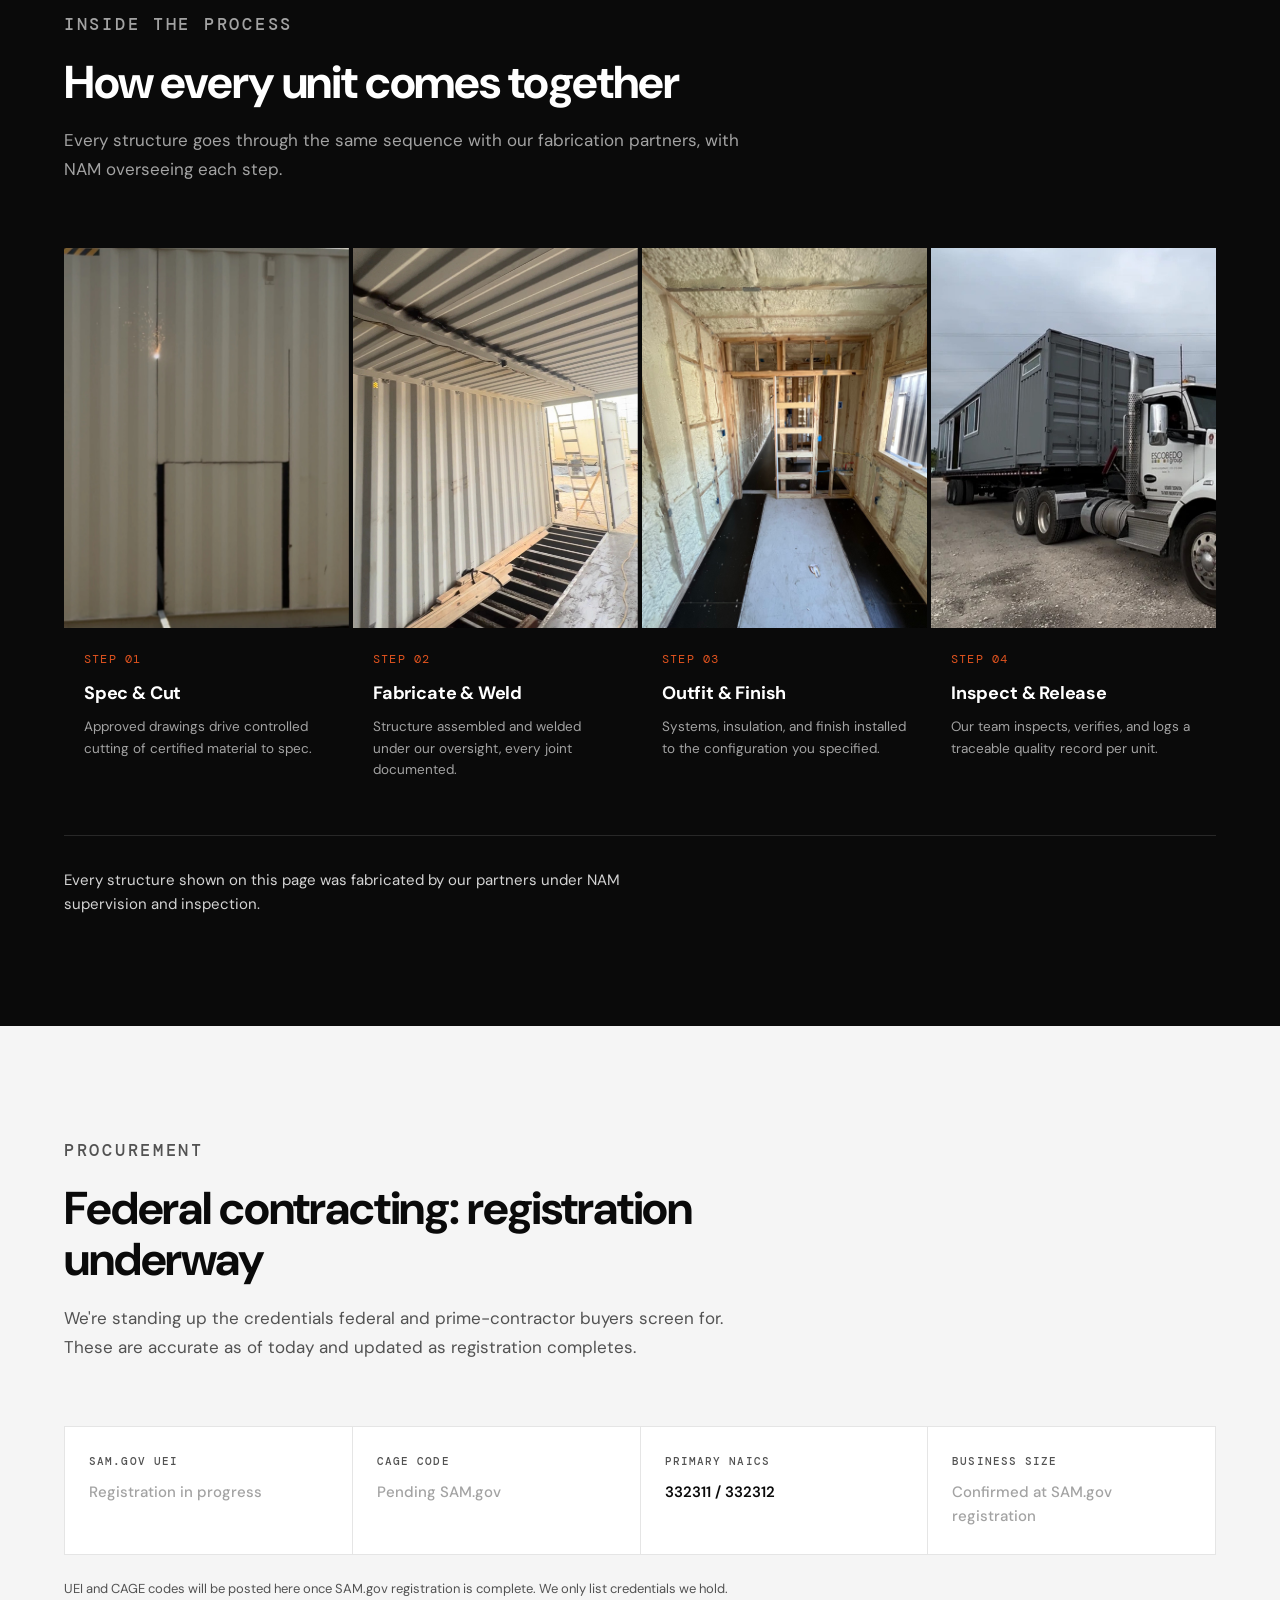
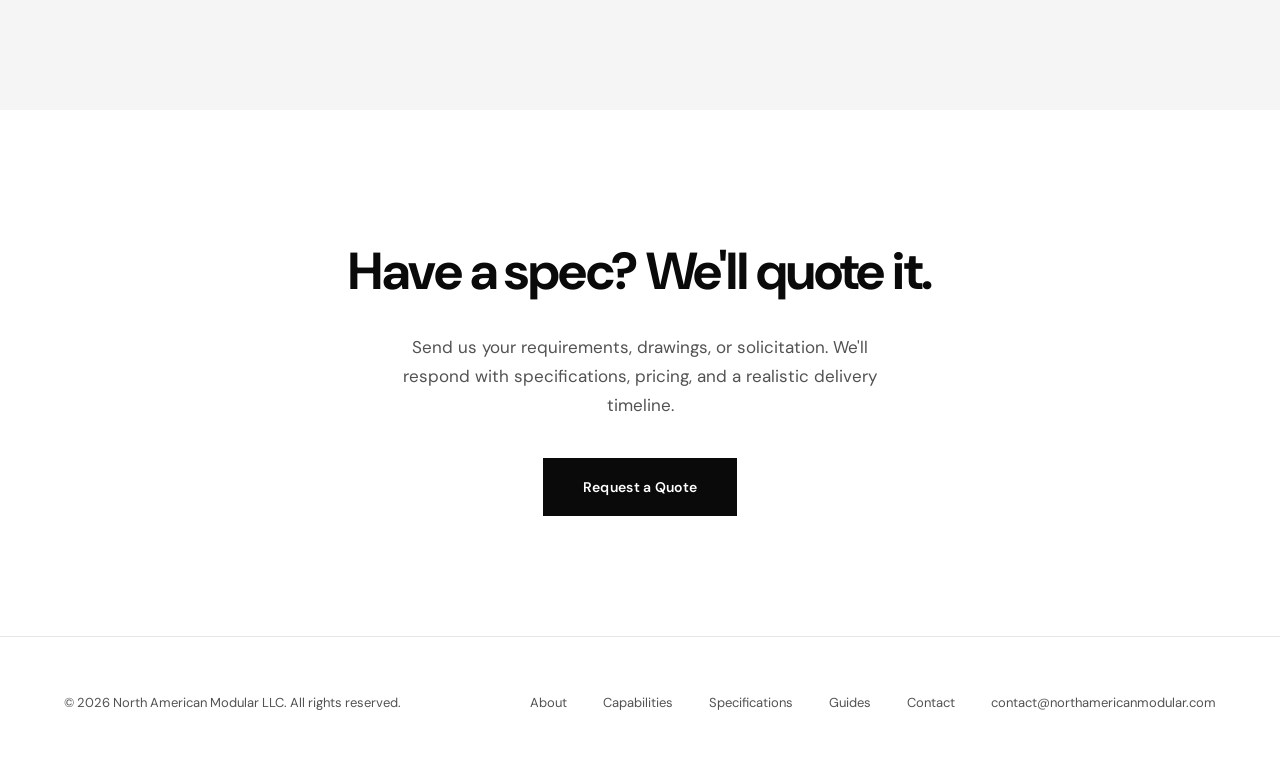
==== commit 37654369: "Add Guides section with seven market guides Pillar guides for pump stations, data centers and power," ====
--- a/index.html
+++ b/index.html
@@ -91,6 +91,7 @@
             <a href="about.html">About</a>
             <a href="services.html">Capabilities</a>
             <a href="specifications.html">Specifications</a>
+            <a href="/guides/">Guides</a>
             <a href="contact.html" class="nav-cta">Contact Us</a>
         </div>
     </nav>
@@ -599,6 +600,7 @@
             <a href="about.html">About</a>
             <a href="services.html">Capabilities</a>
             <a href="specifications.html">Specifications</a>
+            <a href="/guides/">Guides</a>
             <a href="contact.html">Contact</a>
             <a href="mailto:contact@northamericanmodular.com">
                 contact@northamericanmodular.com
--- a/site.css
+++ b/site.css
@@ -964,3 +964,53 @@
     .crit-grid { grid-template-columns: 1fr; }
     .crit { padding: 20px 22px; }
 }
+/* Guides */
+.guide-hero .hero-eyebrow a { color: inherit; text-decoration: none; }
+.guide-hero .hero-eyebrow a:hover { text-decoration: underline; }
+.guide-meta { margin-top: 22px; font-family: 'DM Mono', monospace; font-size: 12px; letter-spacing: .12em; text-transform: uppercase; color: rgba(255,255,255,.7); }
+.guide-grid { display: grid; grid-template-columns: 240px minmax(0, 720px); gap: 80px; max-width: 1180px; margin: 0 auto; justify-content: space-between; }
+.toc { position: sticky; top: 110px; align-self: start; }
+.toc-k { font-family: 'DM Mono', monospace; font-size: 12px; letter-spacing: .14em; text-transform: uppercase; color: var(--gray-600); margin-bottom: 16px; }
+.toc ol { list-style: none; margin: 0; padding: 0; border-left: 2px solid var(--gray-200); }
+.toc li a { display: block; padding: 7px 0 7px 16px; margin-left: -2px; border-left: 2px solid transparent; font-size: 14px; line-height: 1.45; color: var(--gray-600); text-decoration: none; }
+.toc li a:hover { color: var(--black); border-left-color: var(--accent); }
+.article h2 { font-size: clamp(24px, 2.6vw, 30px); font-weight: 700; letter-spacing: -0.02em; line-height: 1.25; margin: 64px 0 18px; scroll-margin-top: 100px; }
+.article h2:first-child { margin-top: 0; }
+.article p, .article li { font-size: 17px; line-height: 1.8; color: var(--gray-700); }
+.article p { margin-bottom: 18px; }
+.article ul { margin: 0 0 22px; padding-left: 22px; }
+.article li { margin-bottom: 8px; }
+.article li::marker { color: var(--accent); }
+.article strong { color: var(--black); }
+.article a { color: var(--black); text-decoration: underline; text-underline-offset: 3px; }
+.guide-cta { margin-top: 64px; padding: 32px 34px; background: var(--gray-100); border-left: 3px solid var(--accent); }
+.guide-cta p { margin-bottom: 20px; }
+.guide-cta .btn-black { display: inline-block; text-decoration: none; color: var(--white); }
+.guide-faq { background: var(--gray-100); }
+.rel-grid { display: grid; grid-template-columns: repeat(3, 1fr); gap: 24px; }
+.rel-card { display: flex; flex-direction: column; gap: 12px; padding: 30px; border: 1px solid var(--gray-200); background: var(--white); color: var(--black); text-decoration: none; transition: border-color .2s ease, transform .2s ease; }
+.rel-card:hover { border-color: var(--black); transform: translateY(-3px); }
+.rel-tag { font-family: 'DM Mono', monospace; font-size: 11px; letter-spacing: .14em; text-transform: uppercase; color: var(--accent); }
+.rel-title { font-size: 20px; font-weight: 700; letter-spacing: -0.01em; line-height: 1.3; flex: 1; }
+.rel-go { font-size: 14px; font-weight: 600; color: var(--black); margin-top: auto; }
+.guide-card { color: var(--black); text-decoration: none; }
+.guide-card h3 { font-size: 21px; }
+.guide-index .guide-card:first-child { grid-column: 1 / -1; flex-direction: row; }
+.guide-index .guide-card:first-child .ph { width: 50%; aspect-ratio: auto; min-height: 380px; flex-shrink: 0; }
+.guide-index .guide-card:first-child .vert-body { justify-content: center; padding: 48px; }
+.guide-index .guide-card:first-child h3 { font-size: 30px; }
+.guide-index .guide-card:first-child .vert-body > p { font-size: 16px; }
+.guide-card .rel-go { padding-top: 6px; }
+@media (max-width: 1024px) {
+    .guide-grid { grid-template-columns: 1fr; gap: 0; }
+    .toc { position: static; margin-bottom: 48px; padding-bottom: 32px; border-bottom: 1px solid var(--gray-200); }
+    .rel-grid { grid-template-columns: 1fr; }
+    .guide-index .guide-card:first-child { flex-direction: column; }
+    .guide-index .guide-card:first-child .ph { width: 100%; min-height: 0; aspect-ratio: 4 / 3; }
+    .guide-index .guide-card:first-child .vert-body { padding: 32px 30px; }
+    .guide-index .guide-card:first-child h3 { font-size: 22px; }
+}
+@media (max-width: 768px) {
+    .article p, .article li { font-size: 16px; }
+    .guide-cta { padding: 26px 22px; }
+}
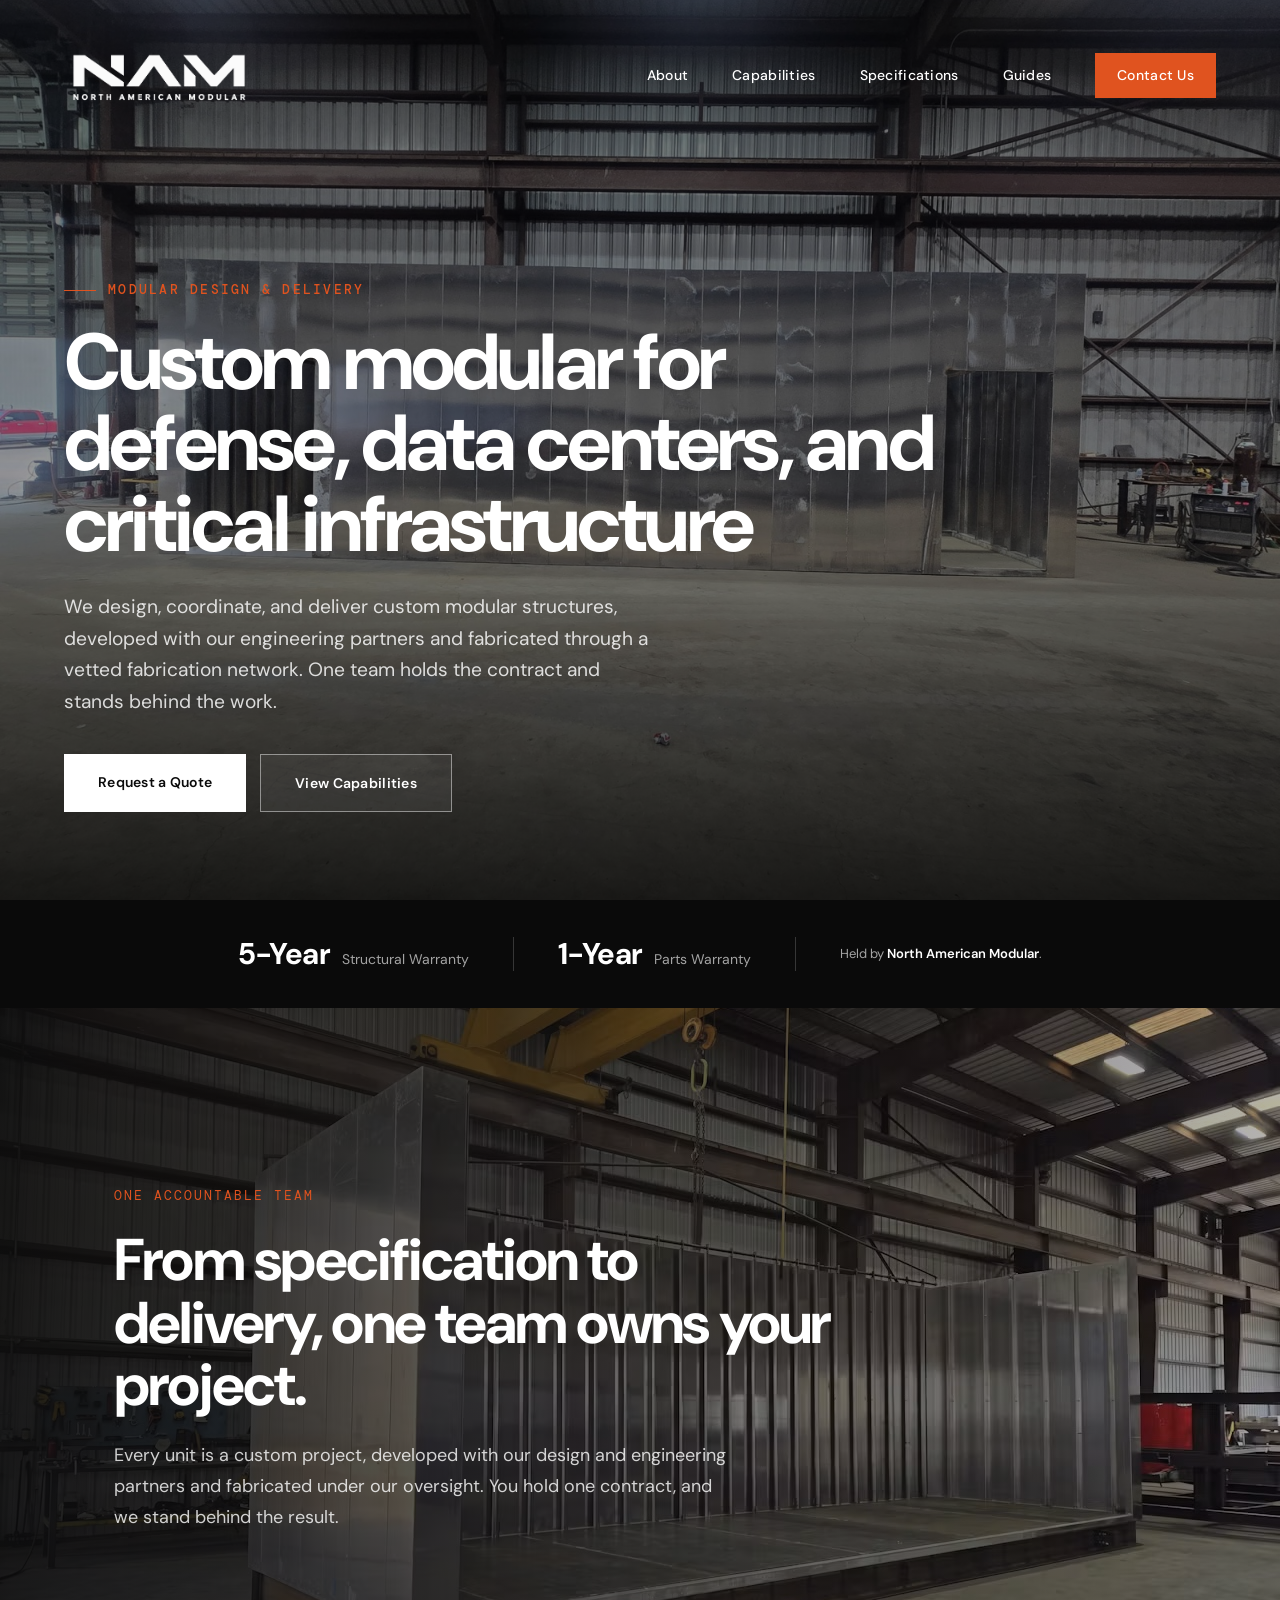
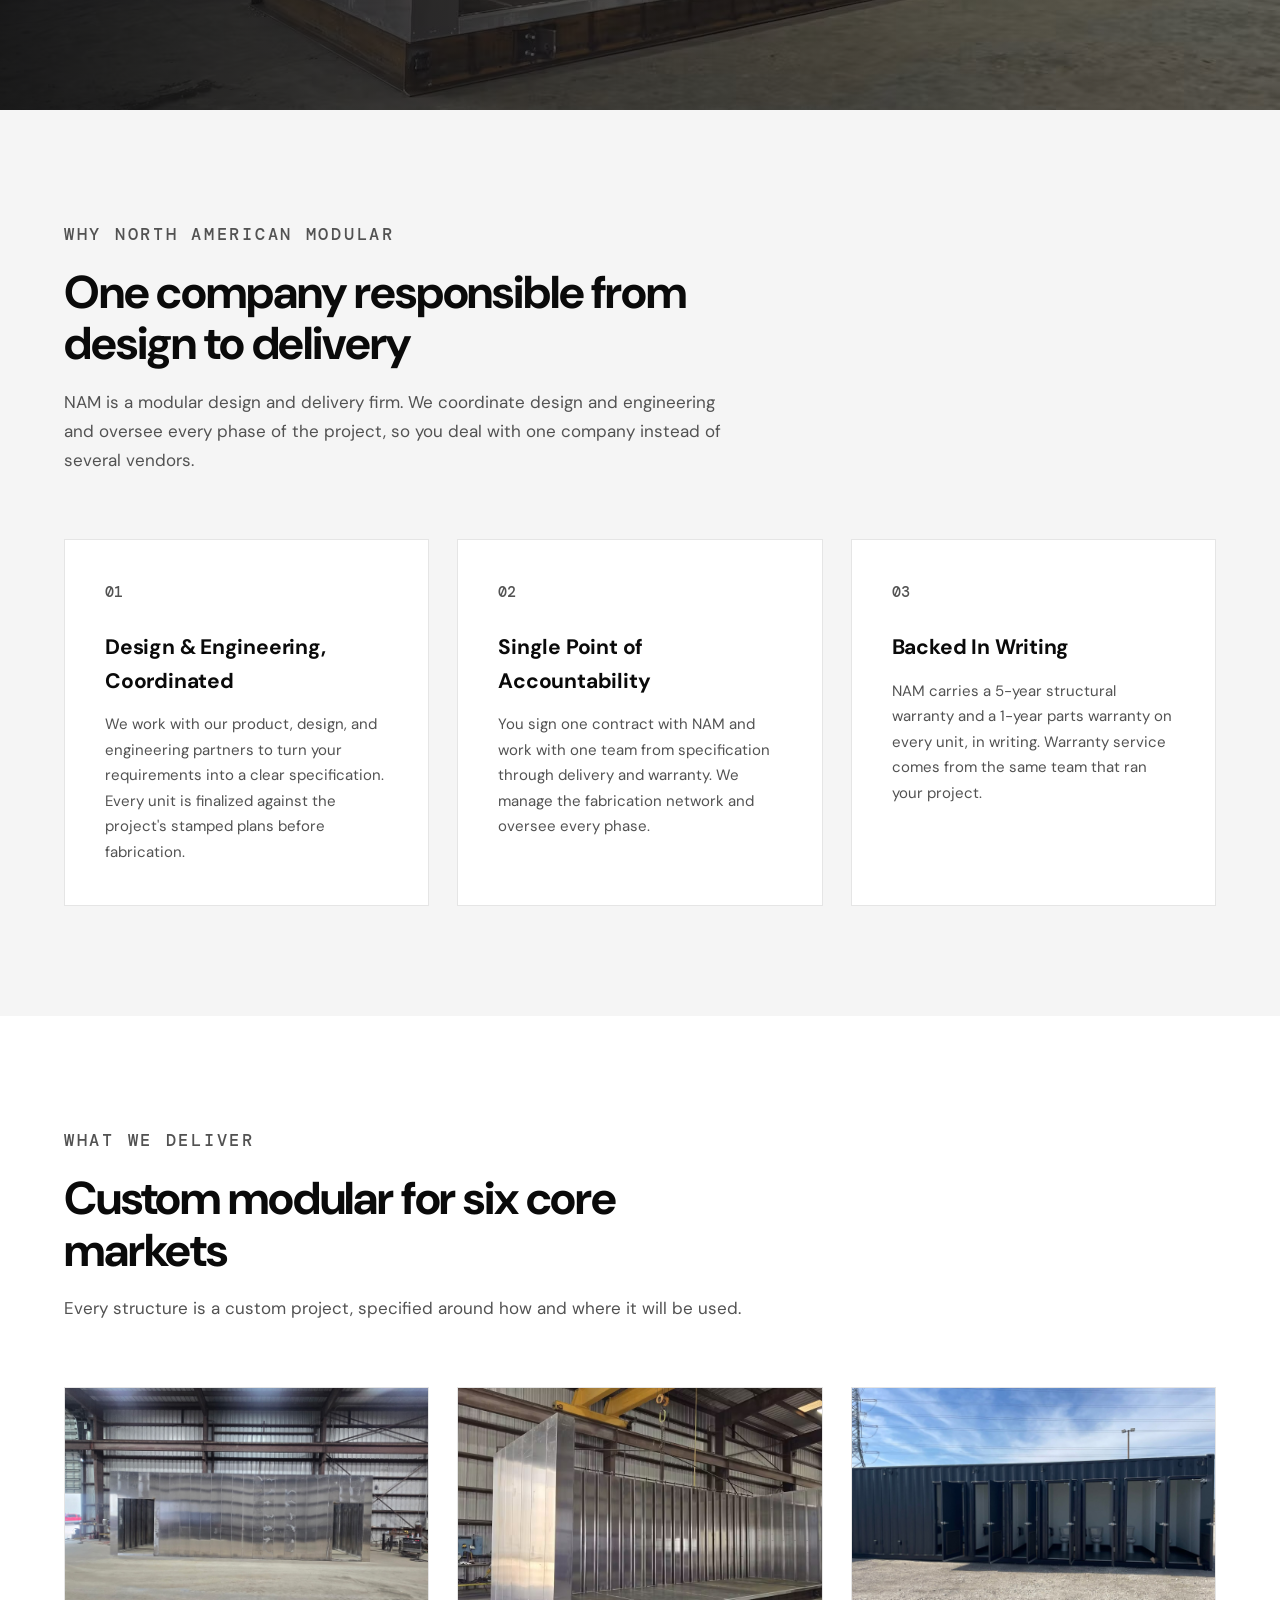
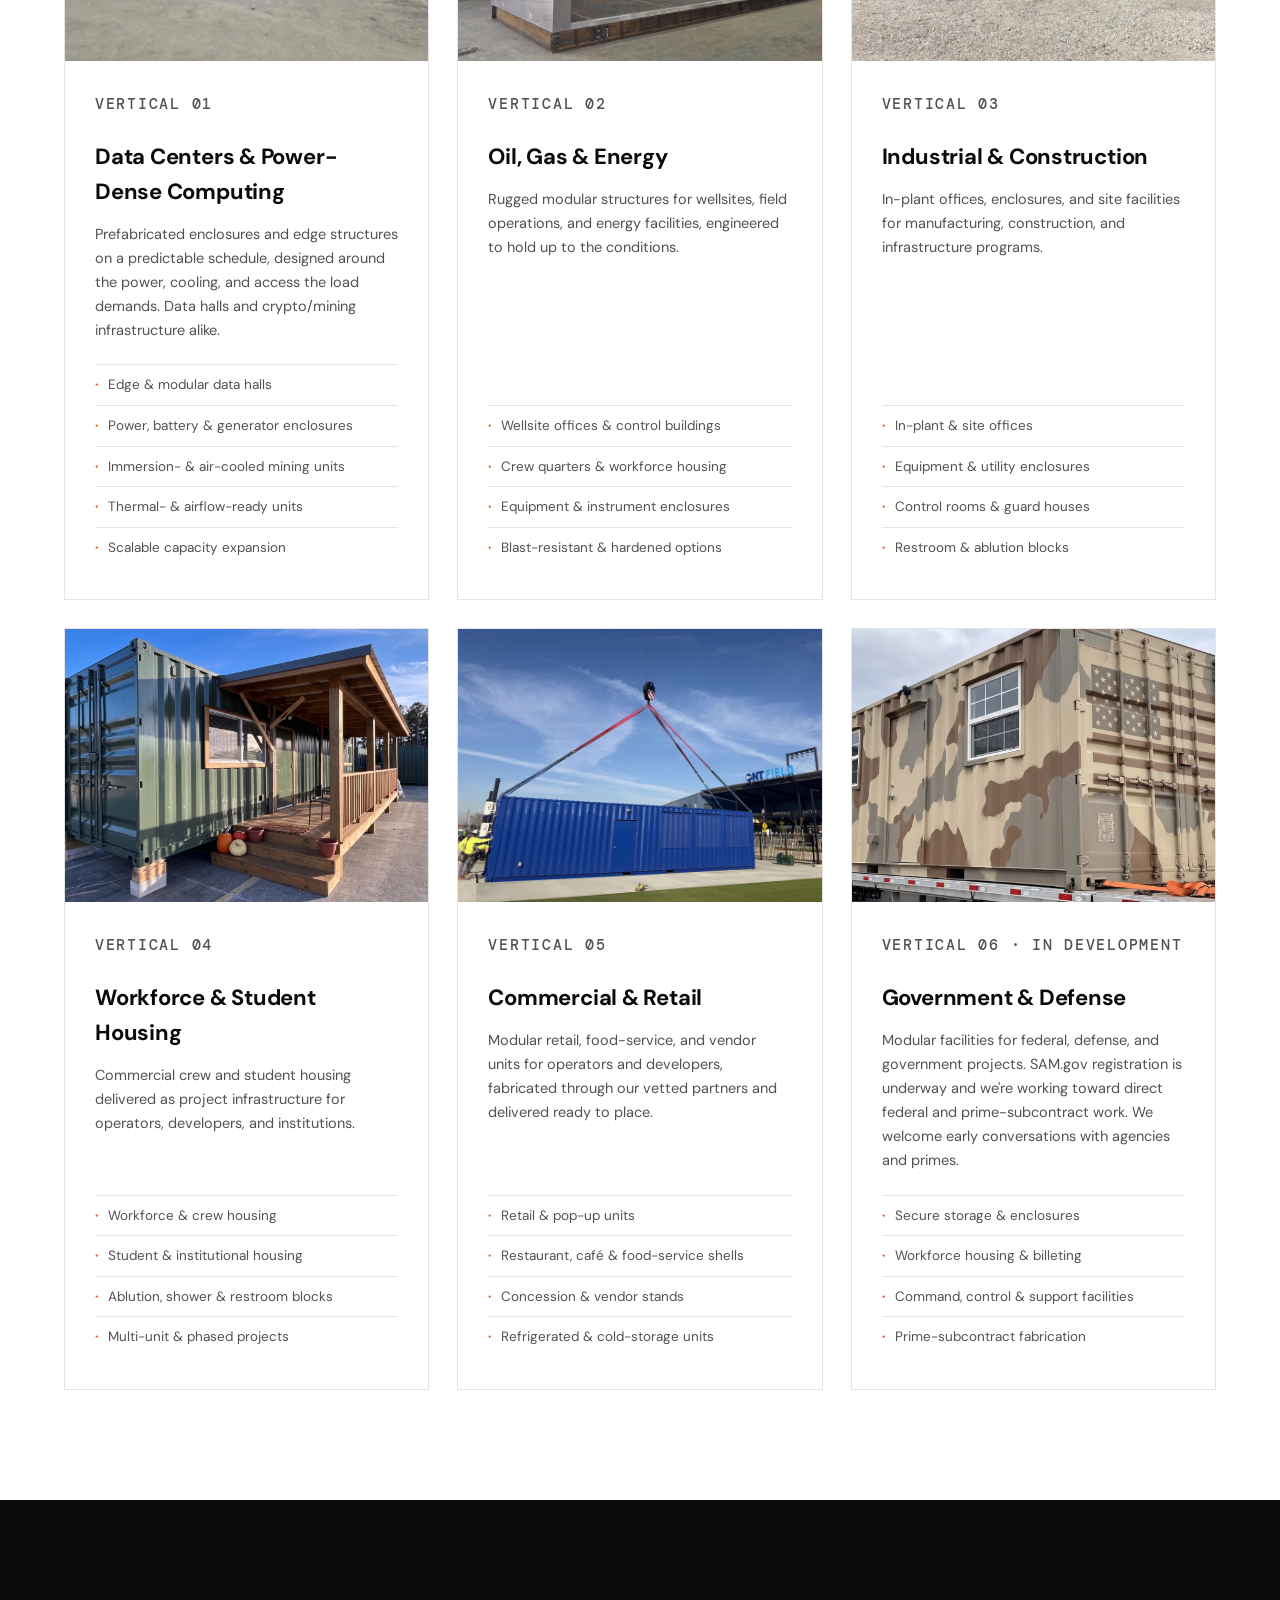
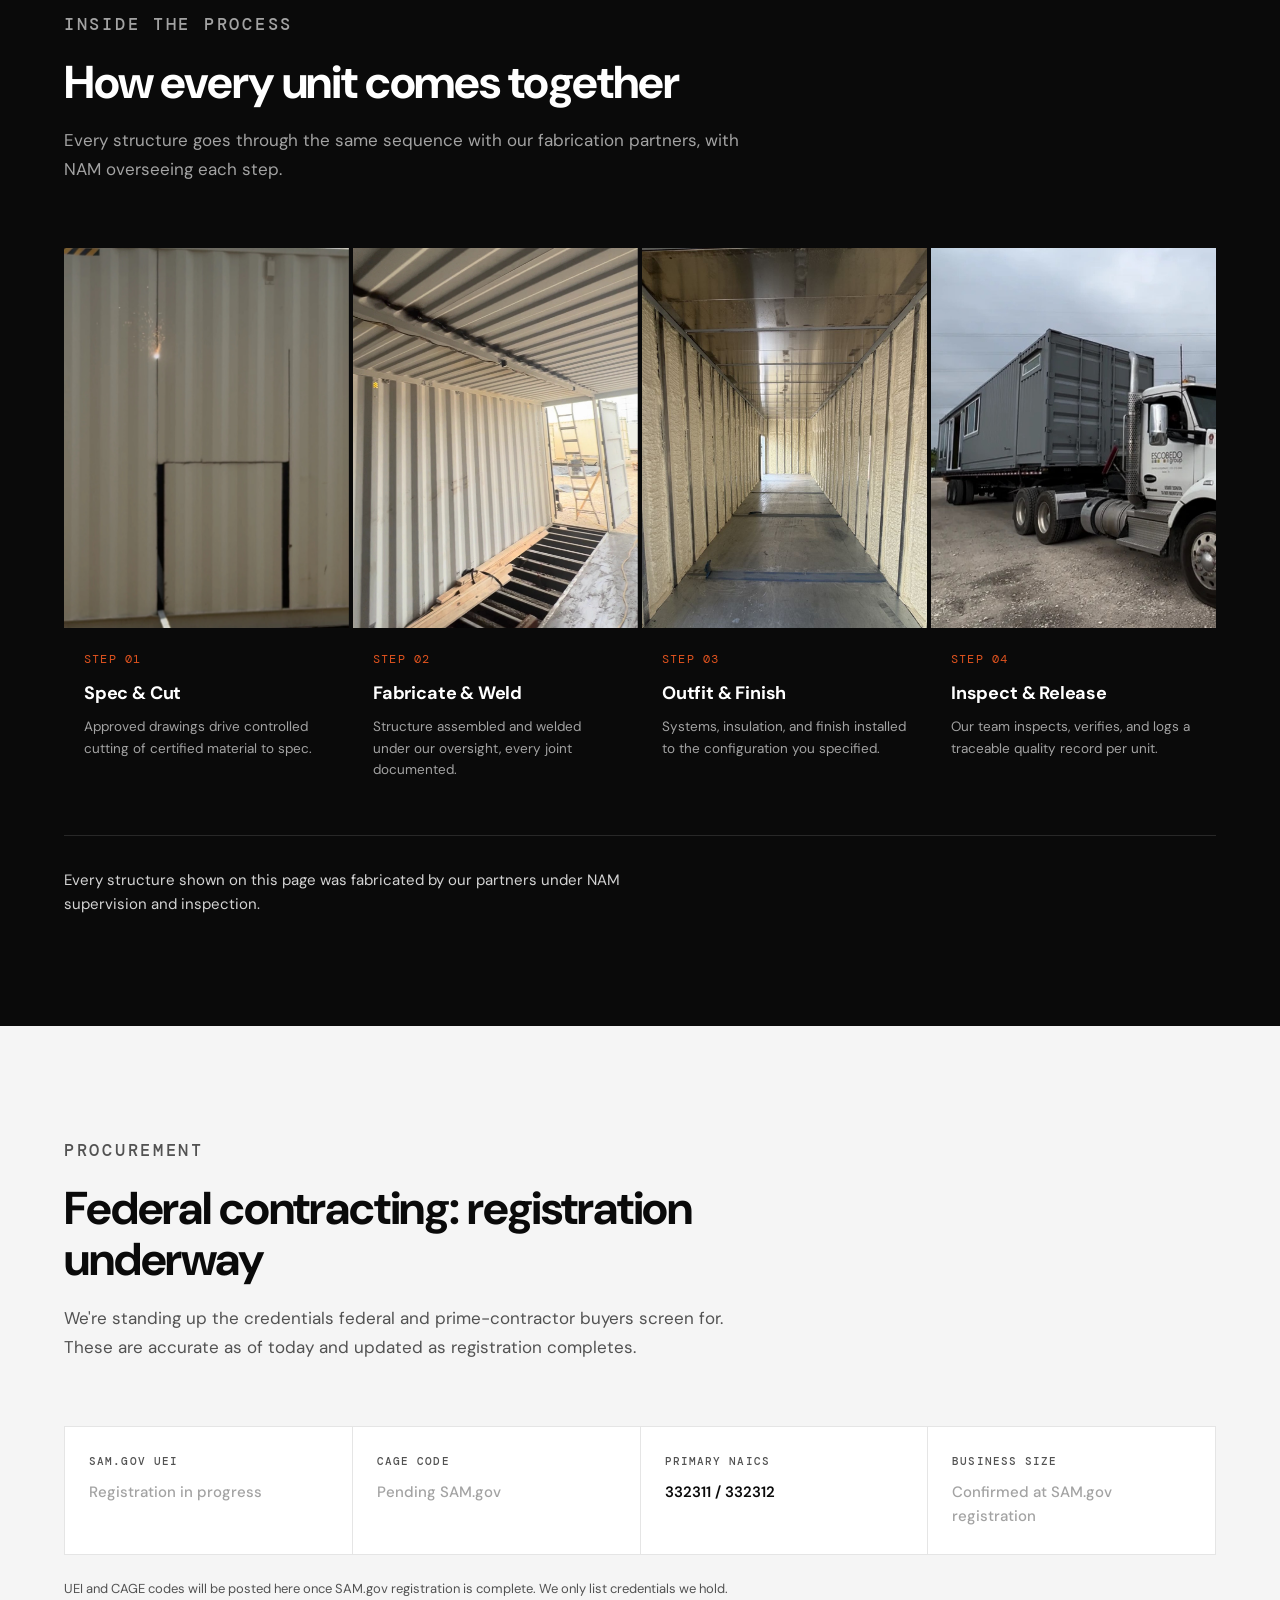
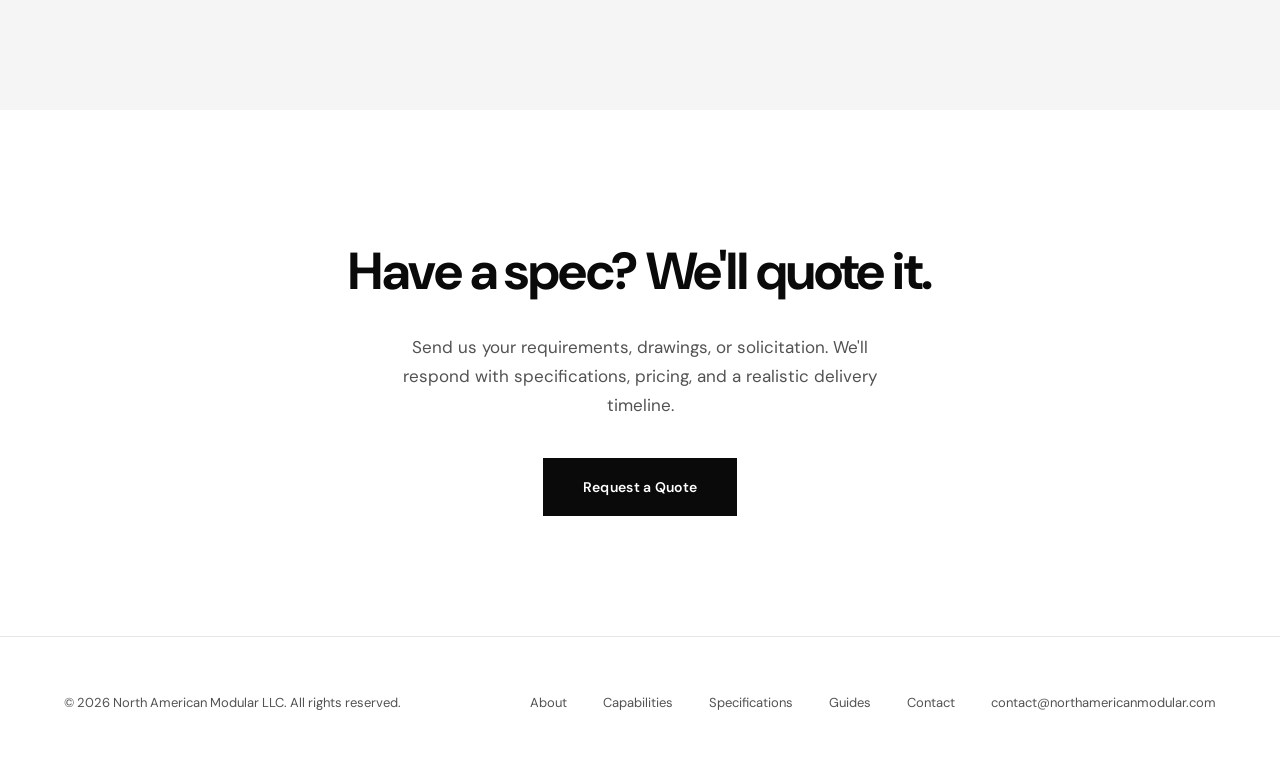
==== commit c5d2703a: "Add new industrial project photos Pump station and oil and gas guides use the finished aluminum encl" ====
--- a/index.html
+++ b/index.html
@@ -473,7 +473,7 @@
                         class="ph"
                         data-label="Step 03 photo&#10;3:4 portrait"
                     >
-                        <img src="step-assemble.jpg" alt="Container interior with spray-foam insulation and wood framing">
+                        <img src="step-outfit.jpg" alt="Unit interior with closed-cell spray foam insulation and steel framing">
                     </div>
 
                     <div class="meta">
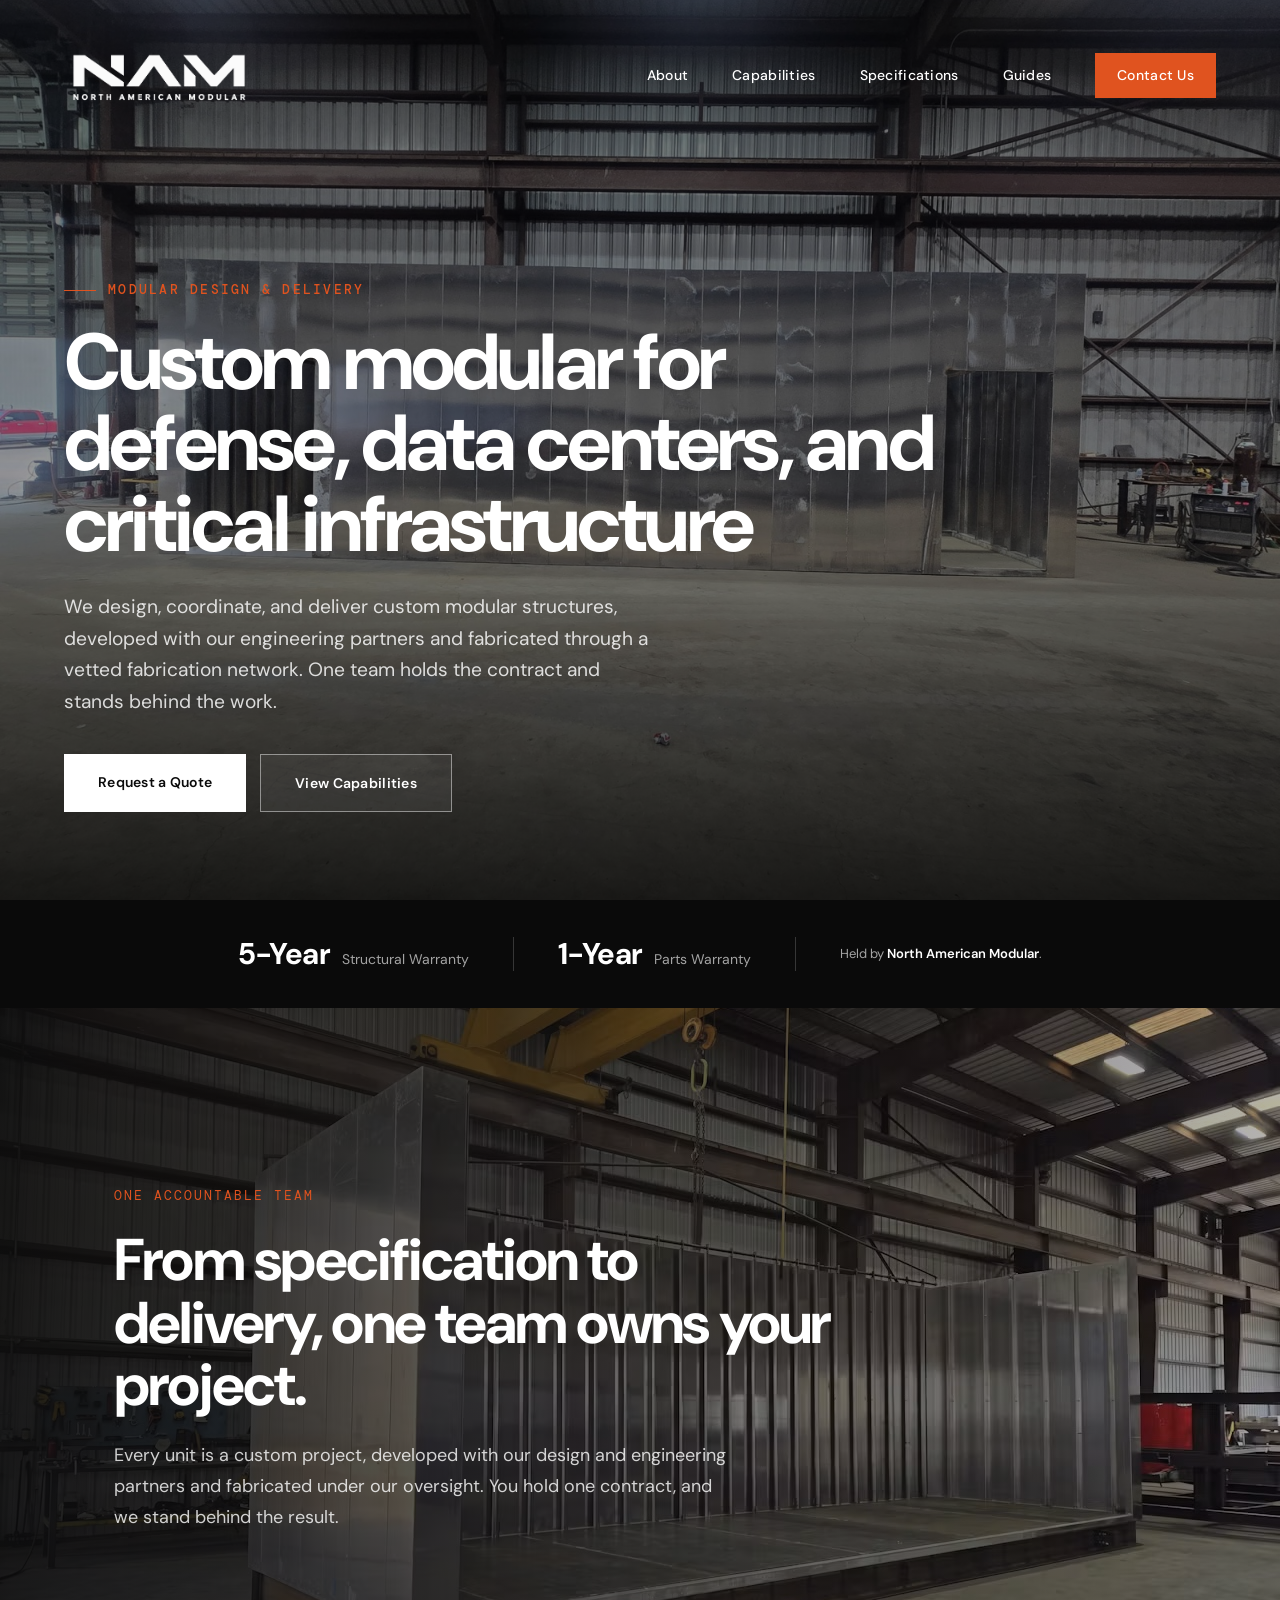
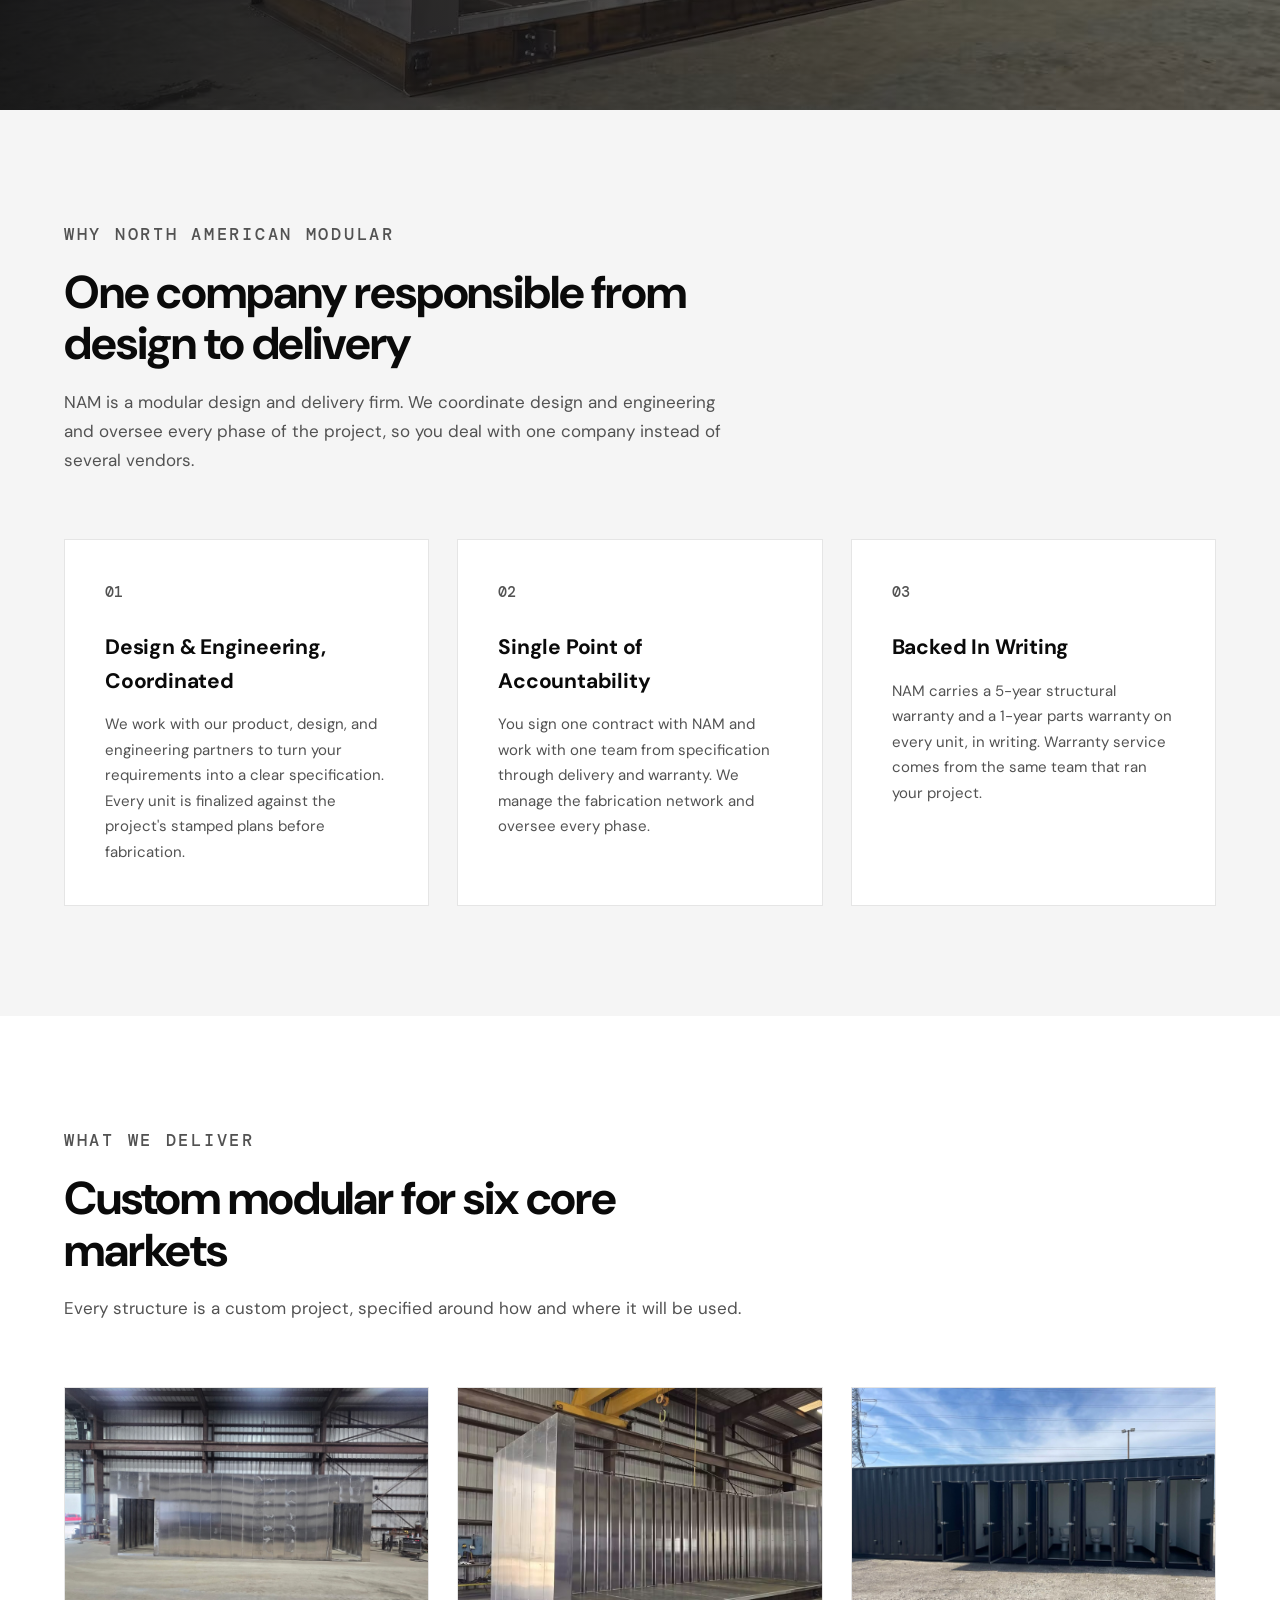
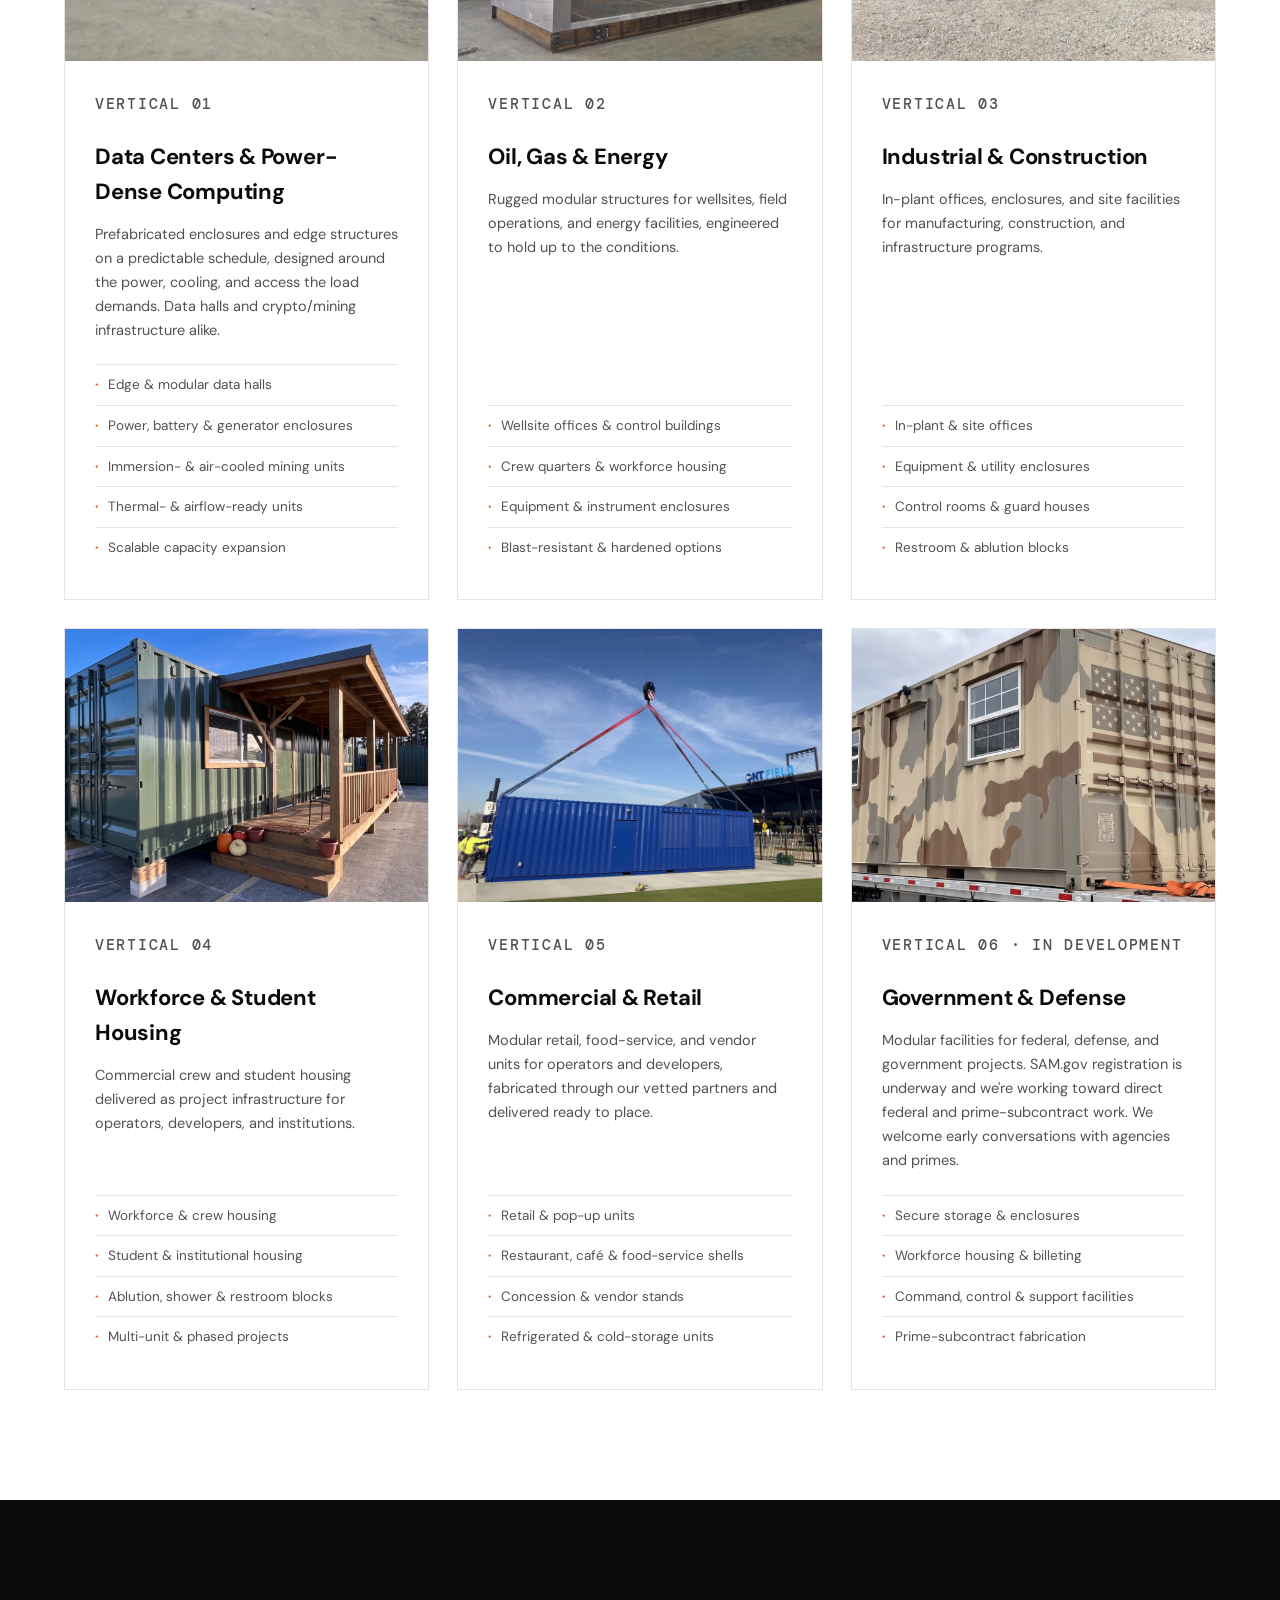
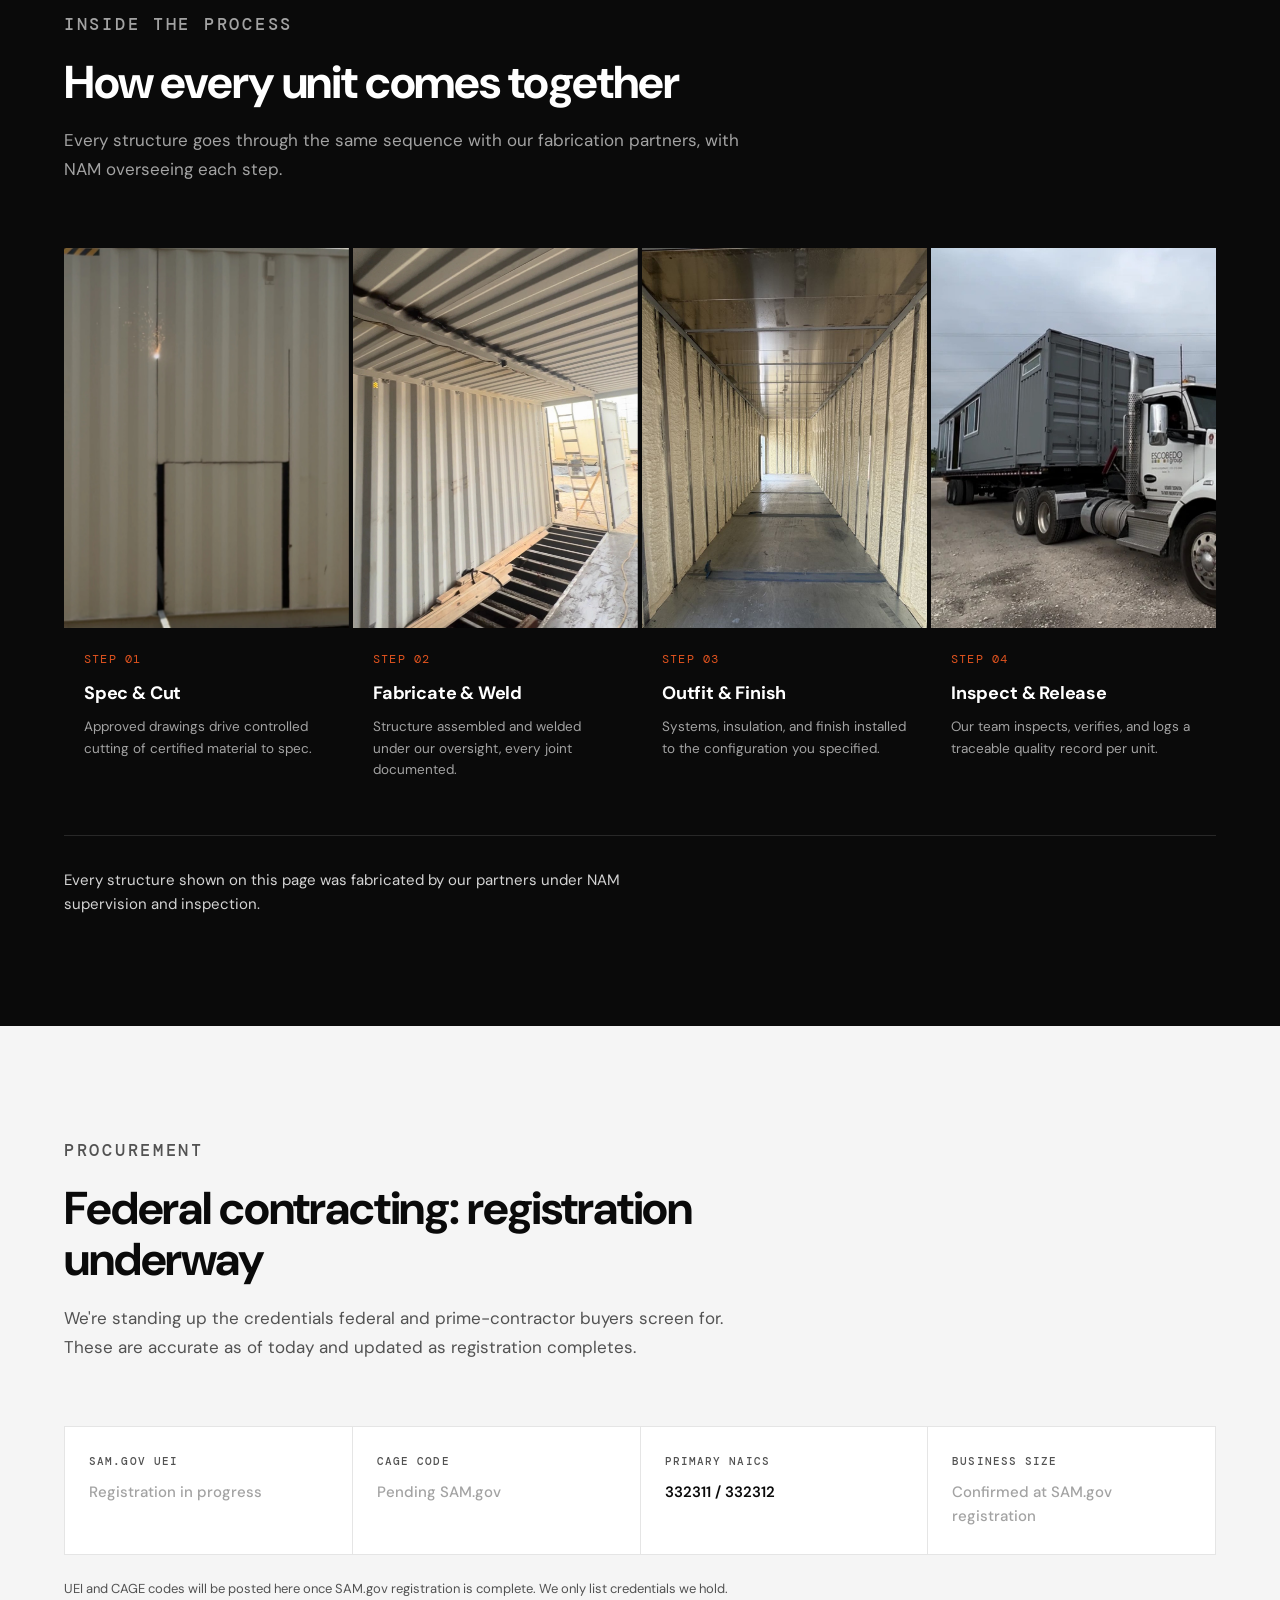
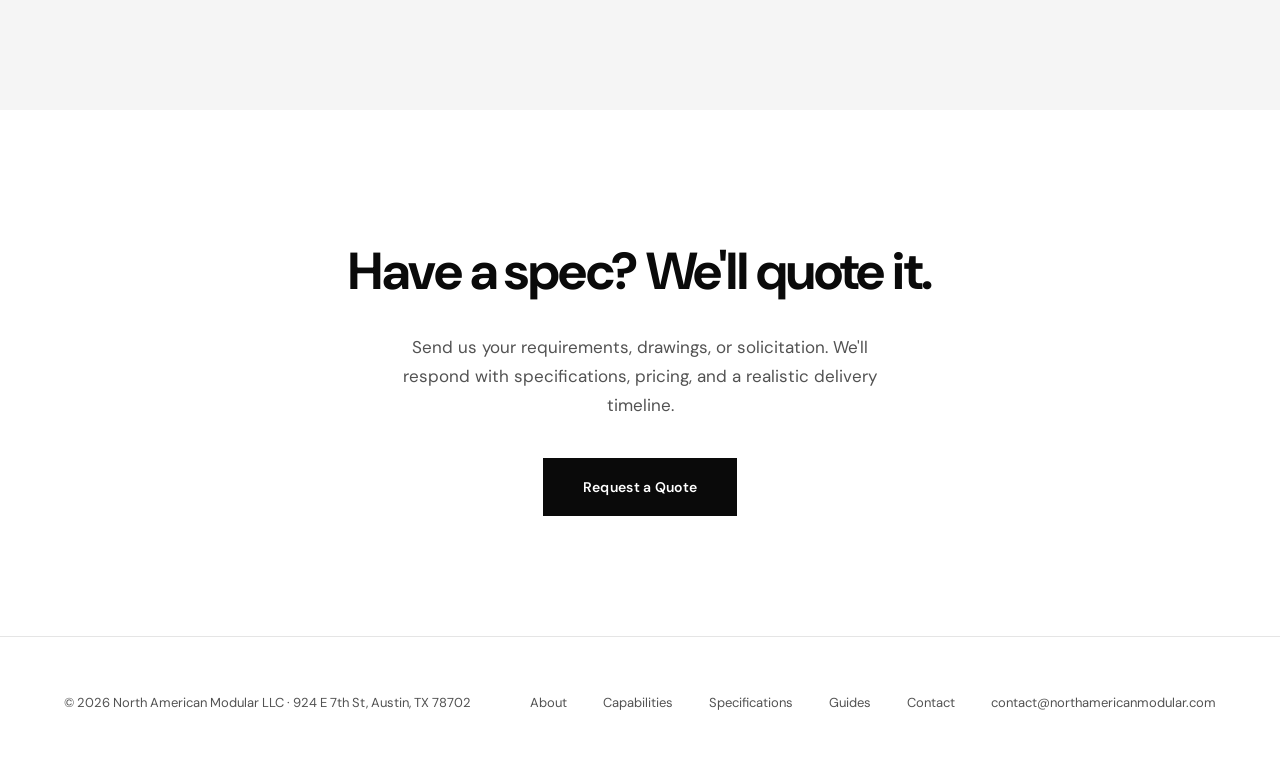
==== commit dfa3da42: "Add office address to site footer, contact page and schema Co-Authored-By: Claude Opus 5.5 <noreply@" ====
--- a/index.html
+++ b/index.html
@@ -44,7 +44,9 @@
    "description": "Modular design and delivery firm delivering custom modular structures for defense, data centers and critical infrastructure.",
    "address": {
     "@type": "PostalAddress",
+    "streetAddress": "924 E 7th St",
     "addressLocality": "Austin",
+    "postalCode": "78702",
     "addressRegion": "TX",
     "addressCountry": "US"
    },
@@ -593,7 +595,7 @@
     <footer>
 
         <div class="footer-left">
-            © 2026 North American Modular LLC. All rights reserved.
+            &copy; 2026 North American Modular LLC &middot; 924 E 7th St, Austin, TX 78702
         </div>
 
         <div class="footer-links">
--- a/site.css
+++ b/site.css
@@ -983,10 +983,17 @@
 .article li::marker { color: var(--accent); }
 .article strong { color: var(--black); }
 .article a { color: var(--black); text-decoration: underline; text-underline-offset: 3px; }
-.guide-cta { margin-top: 64px; padding: 32px 34px; background: var(--gray-100); border-left: 3px solid var(--accent); }
+.guide-cta { margin-top: 40px; padding: 32px 34px; background: var(--gray-100); border-left: 3px solid var(--accent); }
 .guide-cta p { margin-bottom: 20px; }
 .guide-cta .btn-black { display: inline-block; text-decoration: none; color: var(--white); }
 .guide-faq { background: var(--gray-100); }
+.g-fig { margin: 30px 0 34px; }
+.g-fig img { width: 100%; max-height: 520px; object-fit: cover; display: block; }
+.g-fig figcaption { margin-top: 10px; font-size: 14px; color: var(--gray-600); }
+.author-box { margin-top: 64px; padding-top: 28px; border-top: 1px solid var(--gray-200); }
+.author-box .ab-name { font-size: 17px; font-weight: 700; color: var(--black); margin-bottom: 2px; }
+.author-box .ab-role { font-size: 14px; color: var(--gray-600); margin-bottom: 12px; }
+.author-box p { font-size: 15px; }
 .rel-grid { display: grid; grid-template-columns: repeat(3, 1fr); gap: 24px; }
 .rel-card { display: flex; flex-direction: column; gap: 12px; padding: 30px; border: 1px solid var(--gray-200); background: var(--white); color: var(--black); text-decoration: none; transition: border-color .2s ease, transform .2s ease; }
 .rel-card:hover { border-color: var(--black); transform: translateY(-3px); }
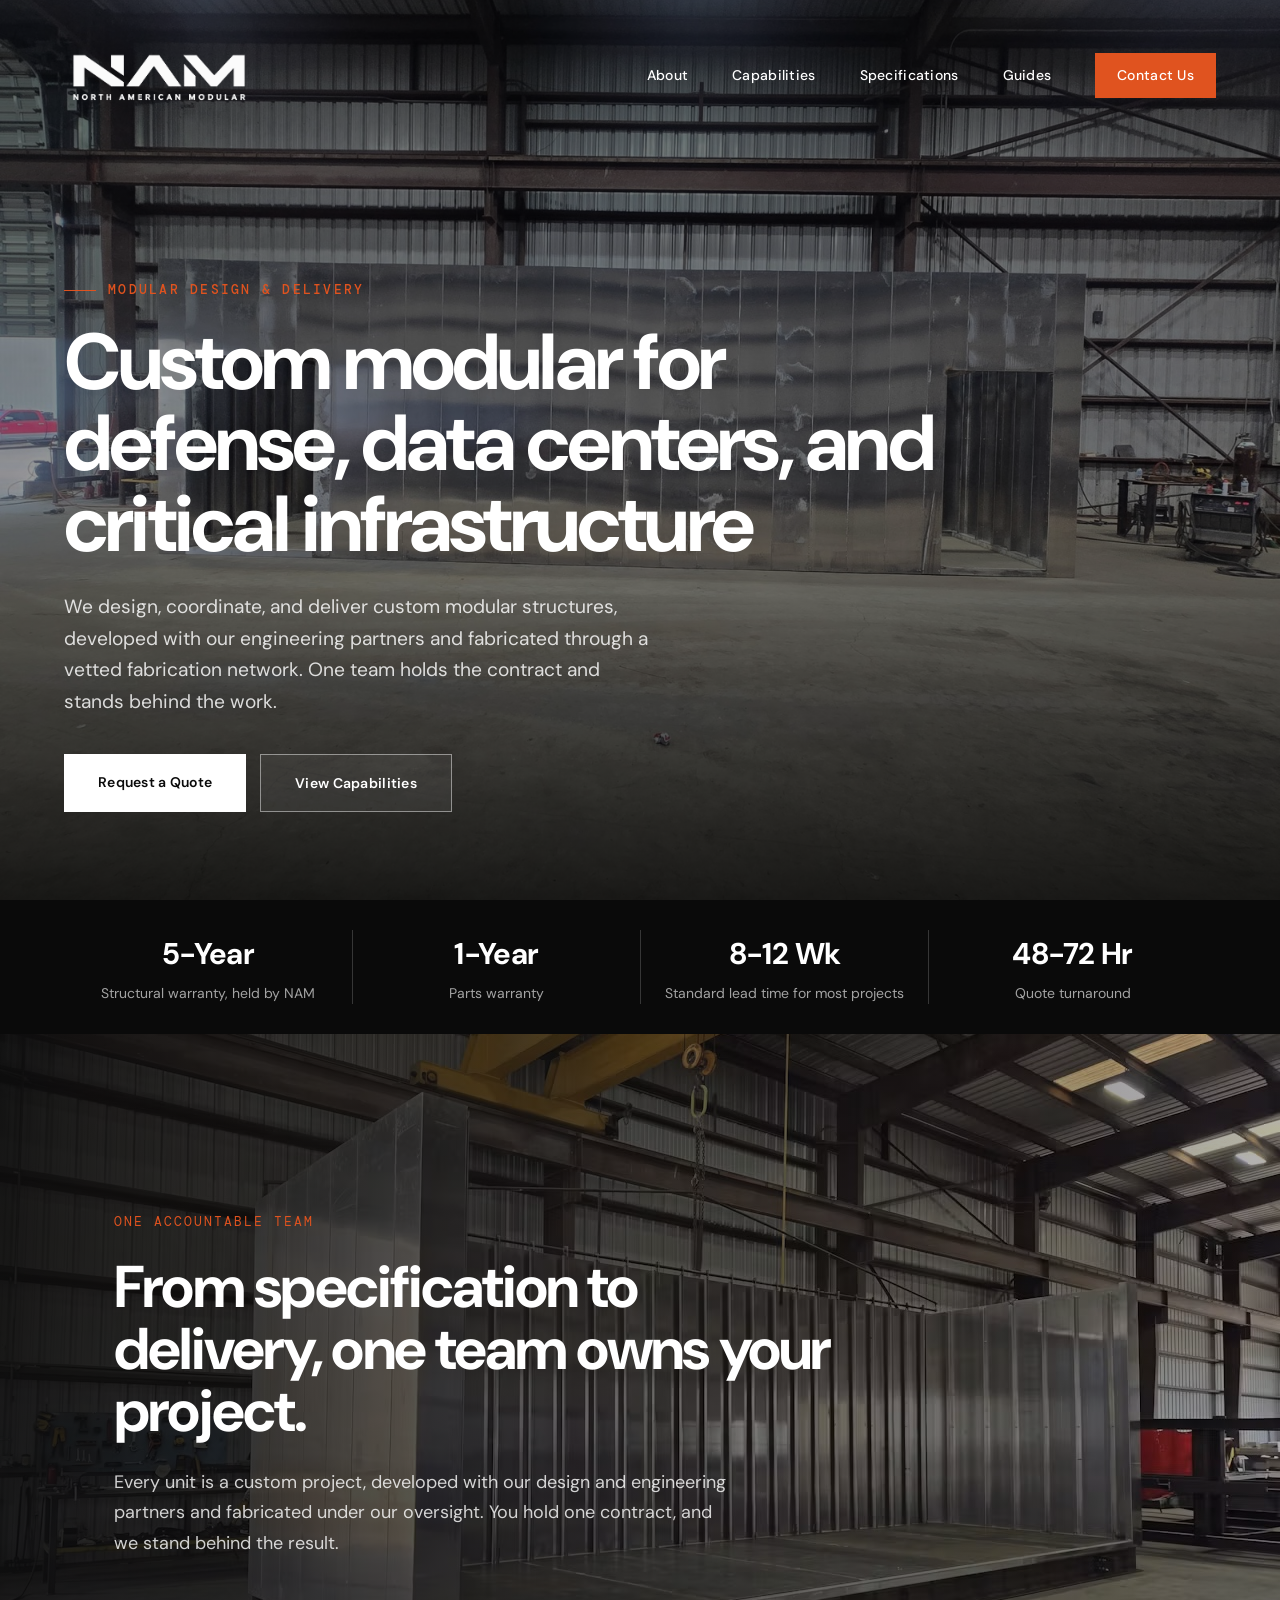
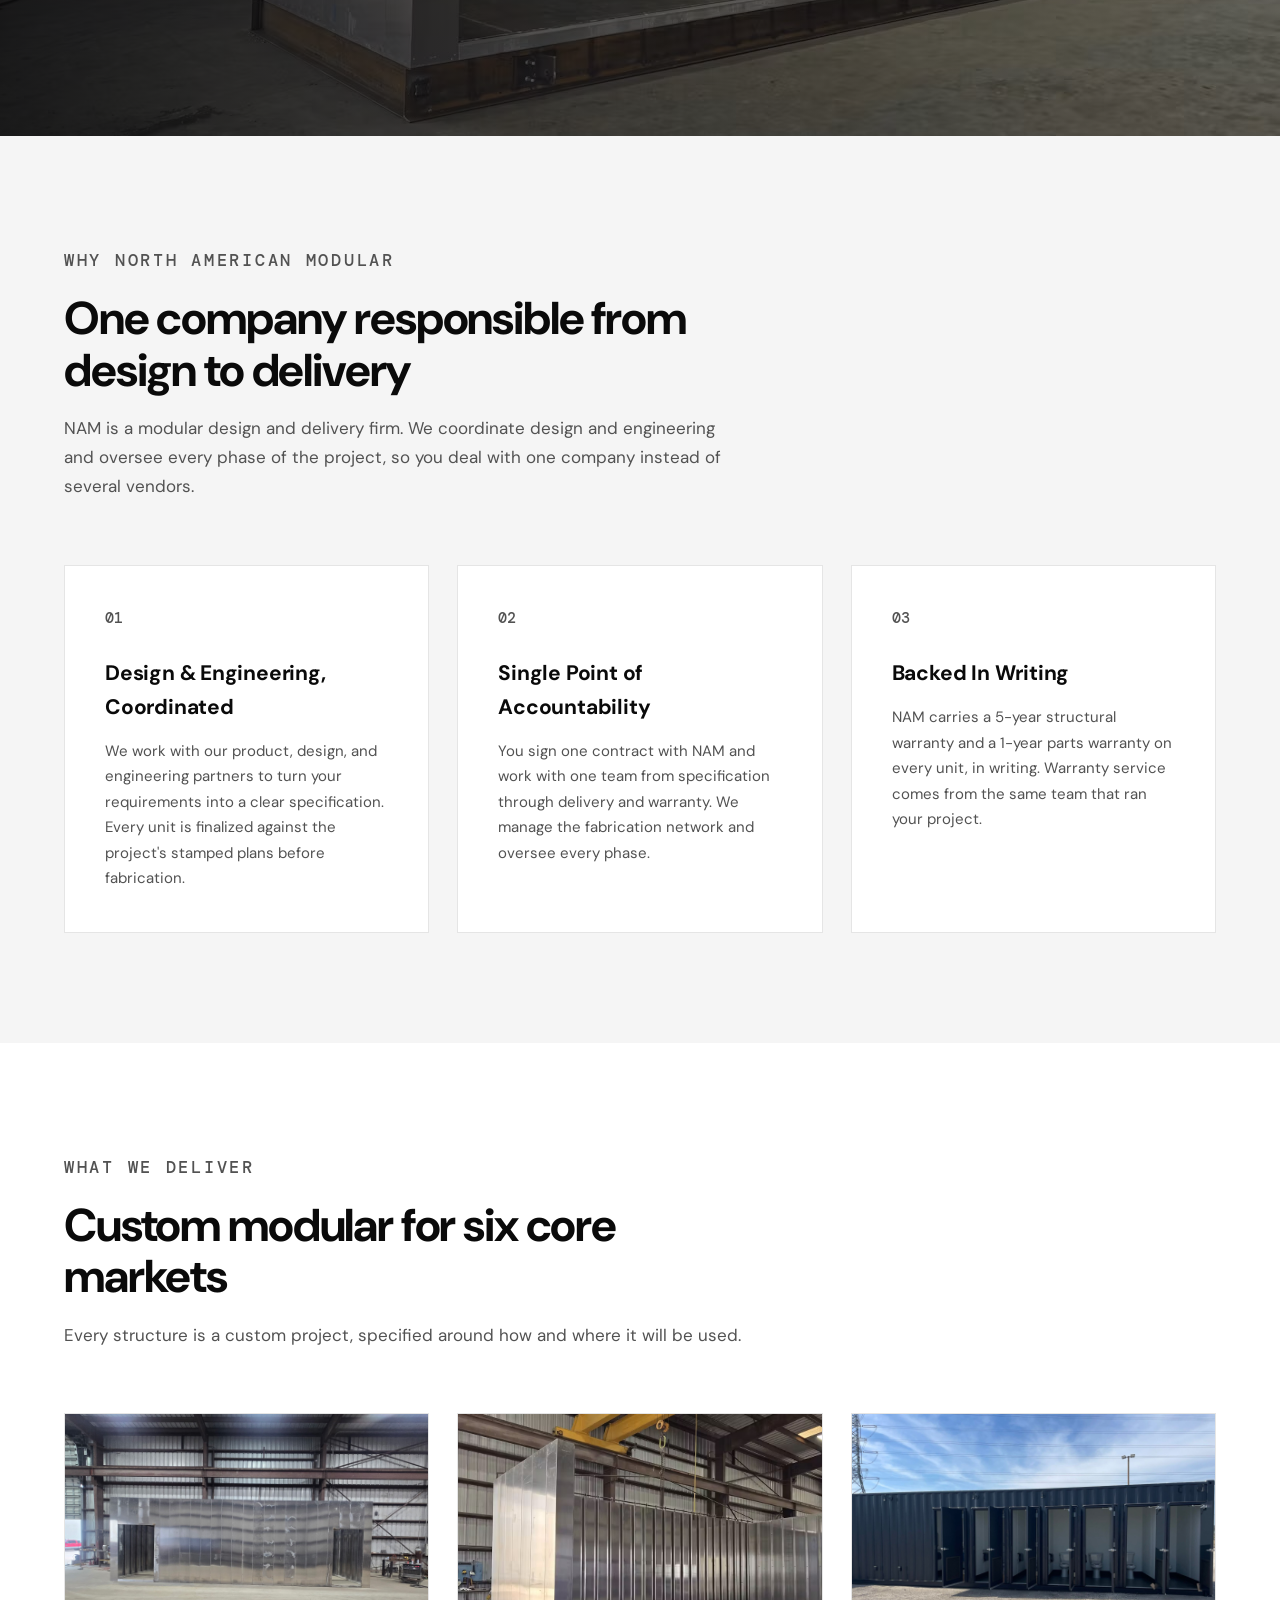
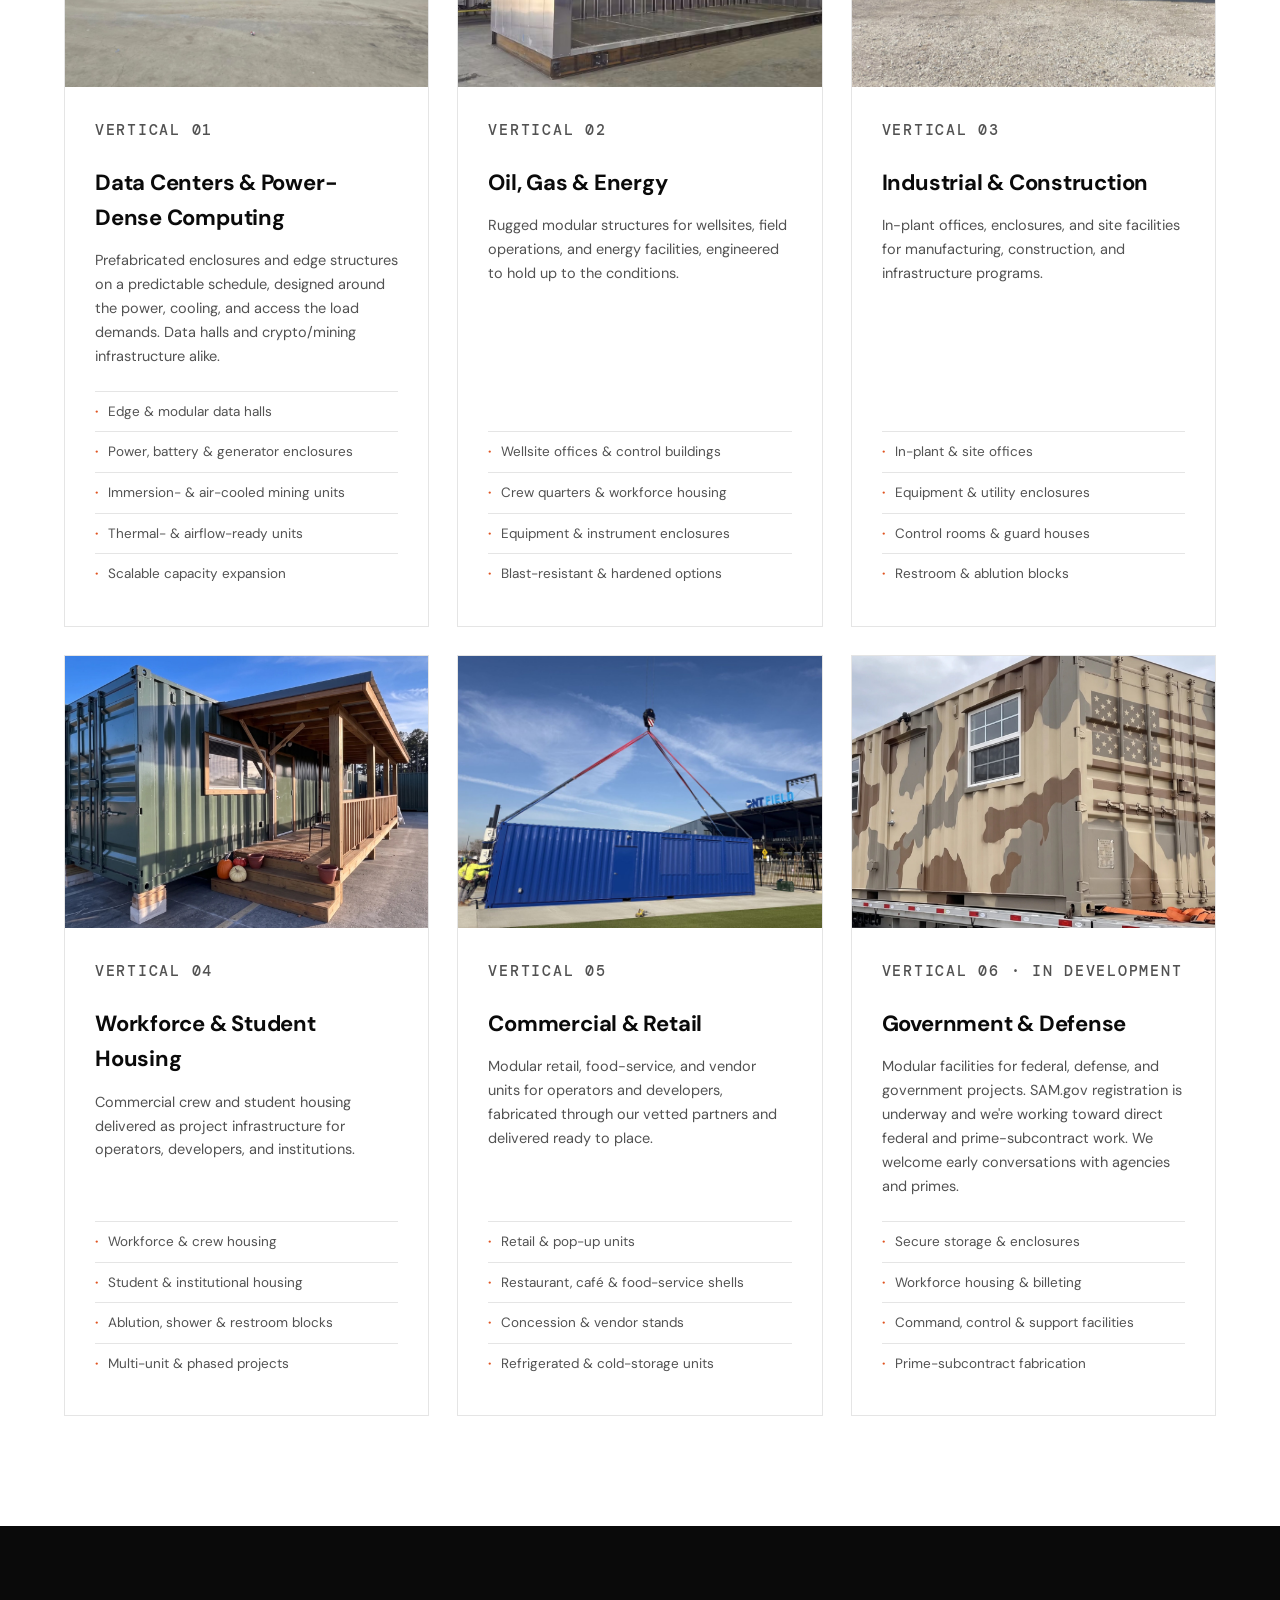
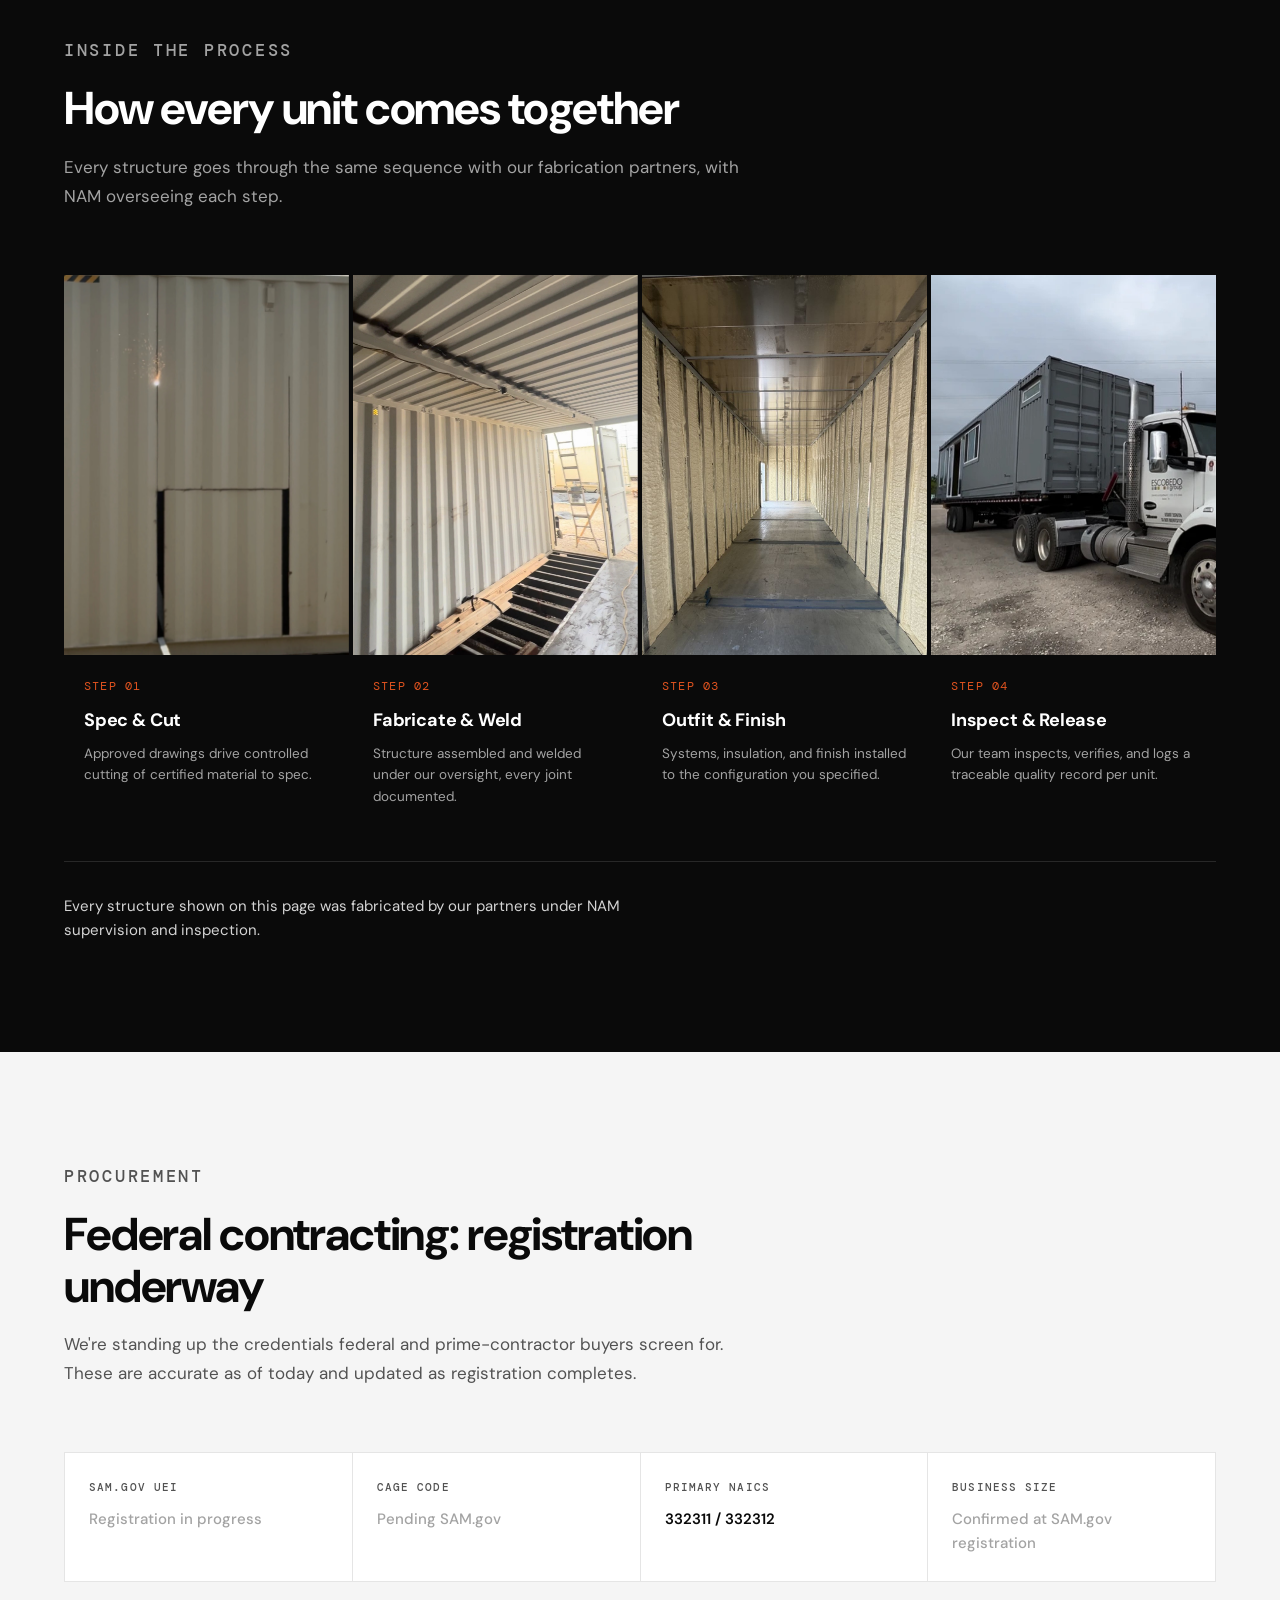
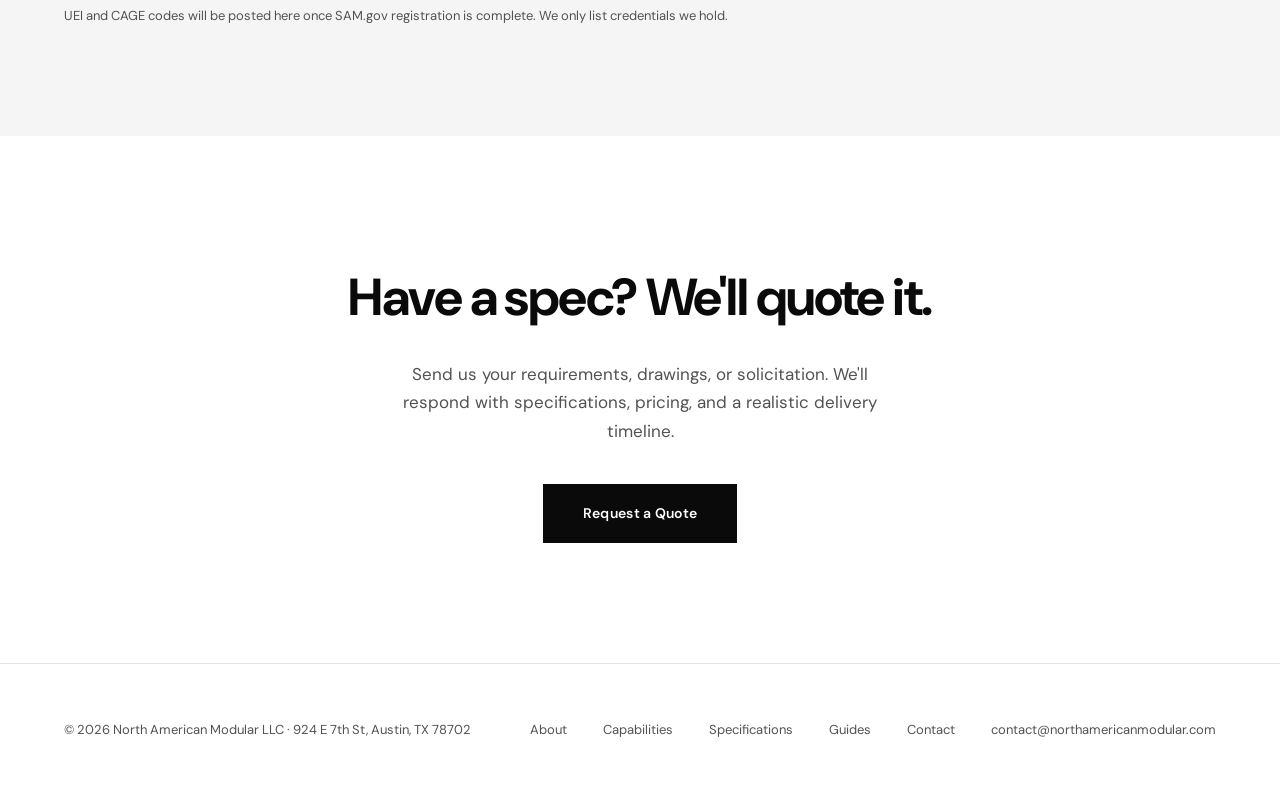
==== commit 99df7c2e: "Match homepage stats band to the four-item band Co-Authored-By: Claude Opus 5.5 <noreply@anthropic.c" ====
--- a/index.html
+++ b/index.html
@@ -125,24 +125,14 @@
     </section>
 
     <!-- WARRANTY BAR -->
-    <div class="warranty-bar">
-        <div class="wb-item">
-            <span class="wb-num">5-Year</span>
-            <span class="wb-label">Structural Warranty</span>
-        </div>
-
+    <div class="warranty-bar four">
+        <div class="wb-item"><span class="wb-num">5-Year</span><span class="wb-label">Structural warranty, held by NAM</span></div>
         <div class="wb-sep"></div>
-
-        <div class="wb-item">
-            <span class="wb-num">1-Year</span>
-            <span class="wb-label">Parts Warranty</span>
-        </div>
-
+        <div class="wb-item"><span class="wb-num">1-Year</span><span class="wb-label">Parts warranty</span></div>
         <div class="wb-sep"></div>
-
-        <div class="wb-note">
-            Held by <strong>North American Modular</strong>.
-        </div>
+        <div class="wb-item"><span class="wb-num">8-12 Wk</span><span class="wb-label">Standard lead time for most projects</span></div>
+        <div class="wb-sep"></div>
+        <div class="wb-item"><span class="wb-num">48-72 Hr</span><span class="wb-label">Quote turnaround</span></div>
     </div>
 
     <!-- STATEMENT BAND -->
--- a/site.css
+++ b/site.css
@@ -833,10 +833,10 @@
 .page-hero .hero-text { max-width: 640px; }
 
 /* Commitments strip: warranty bar with four items */
-.warranty-bar.four { display: grid; grid-template-columns: repeat(4, 1fr); gap: 24px; text-align: left; }
+.warranty-bar.four { display: grid; grid-template-columns: repeat(4, 1fr); gap: 0; align-items: start; text-align: center; padding-left: max(64px, calc((100% - 1180px) / 2)); padding-right: max(64px, calc((100% - 1180px) / 2)); }
 .warranty-bar.four .wb-sep { display: none; }
-.warranty-bar.four .wb-item { flex-direction: column; align-items: flex-start; gap: 4px; border-left: 1px solid rgba(255,255,255,0.18); padding-left: 22px; }
-.warranty-bar.four .wb-item:first-child { border-left: 0; padding-left: 0; }
+.warranty-bar.four .wb-item { flex-direction: column; align-items: center; gap: 4px; border-left: 1px solid rgba(255,255,255,0.18); padding: 0 16px; }
+.warranty-bar.four .wb-item:first-child { border-left: 0; }
 
 /* Service cards: six-up version of the value grid */
 .value-grid.six { grid-template-columns: repeat(3, 1fr); }
@@ -915,7 +915,8 @@
     .hero.page-hero { min-height: 70vh; padding-top: 130px; }
     .value-grid.six, .ind-grid { grid-template-columns: 1fr; }
     .warranty-bar.four { grid-template-columns: 1fr 1fr; gap: 22px 18px; }
-    .warranty-bar.four .wb-item { border-left: 0; padding-left: 0; }
+    .warranty-bar.four { padding-left: 22px; padding-right: 22px; gap: 22px 0; }
+    .warranty-bar.four .wb-item { border-left: 0; padding: 0 8px; }
     .contact-form { padding: 30px 22px; }
     .form-row { grid-template-columns: 1fr; gap: 0; }
     .faq summary { font-size: 17px; }
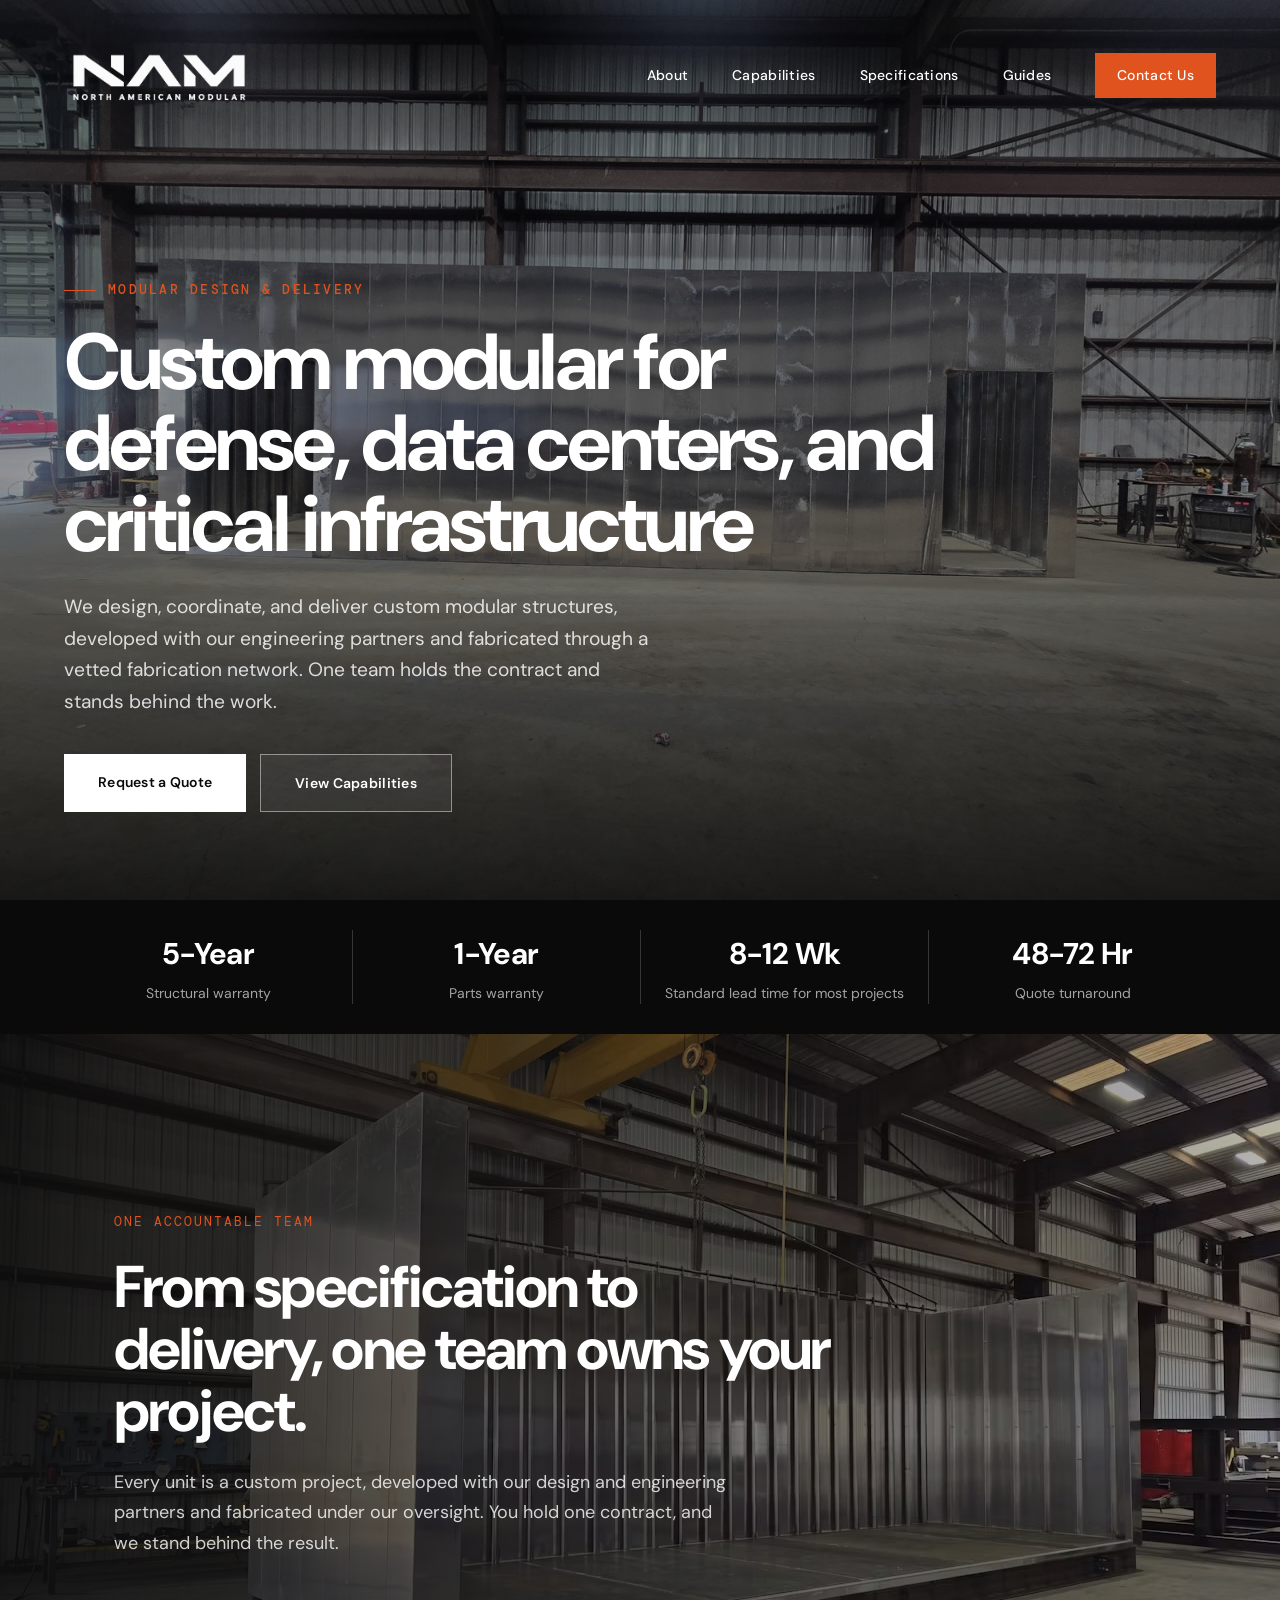
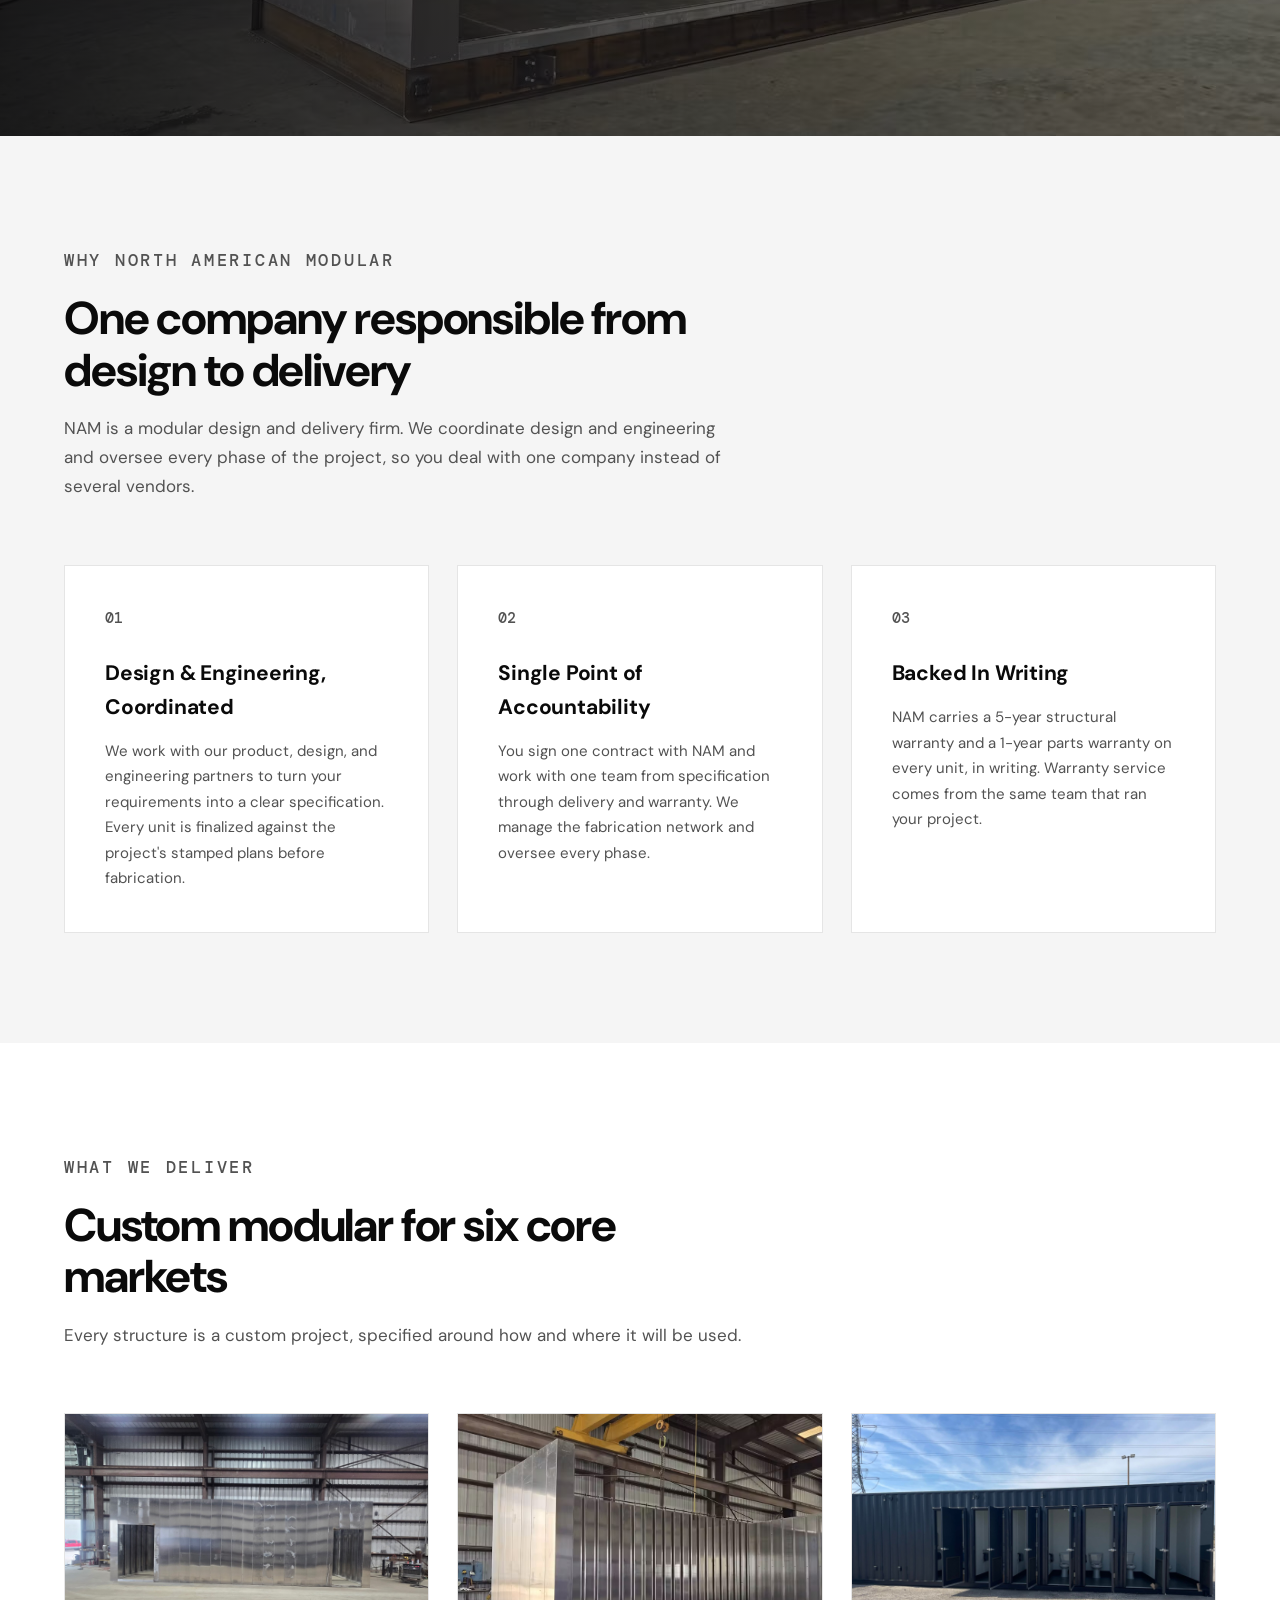
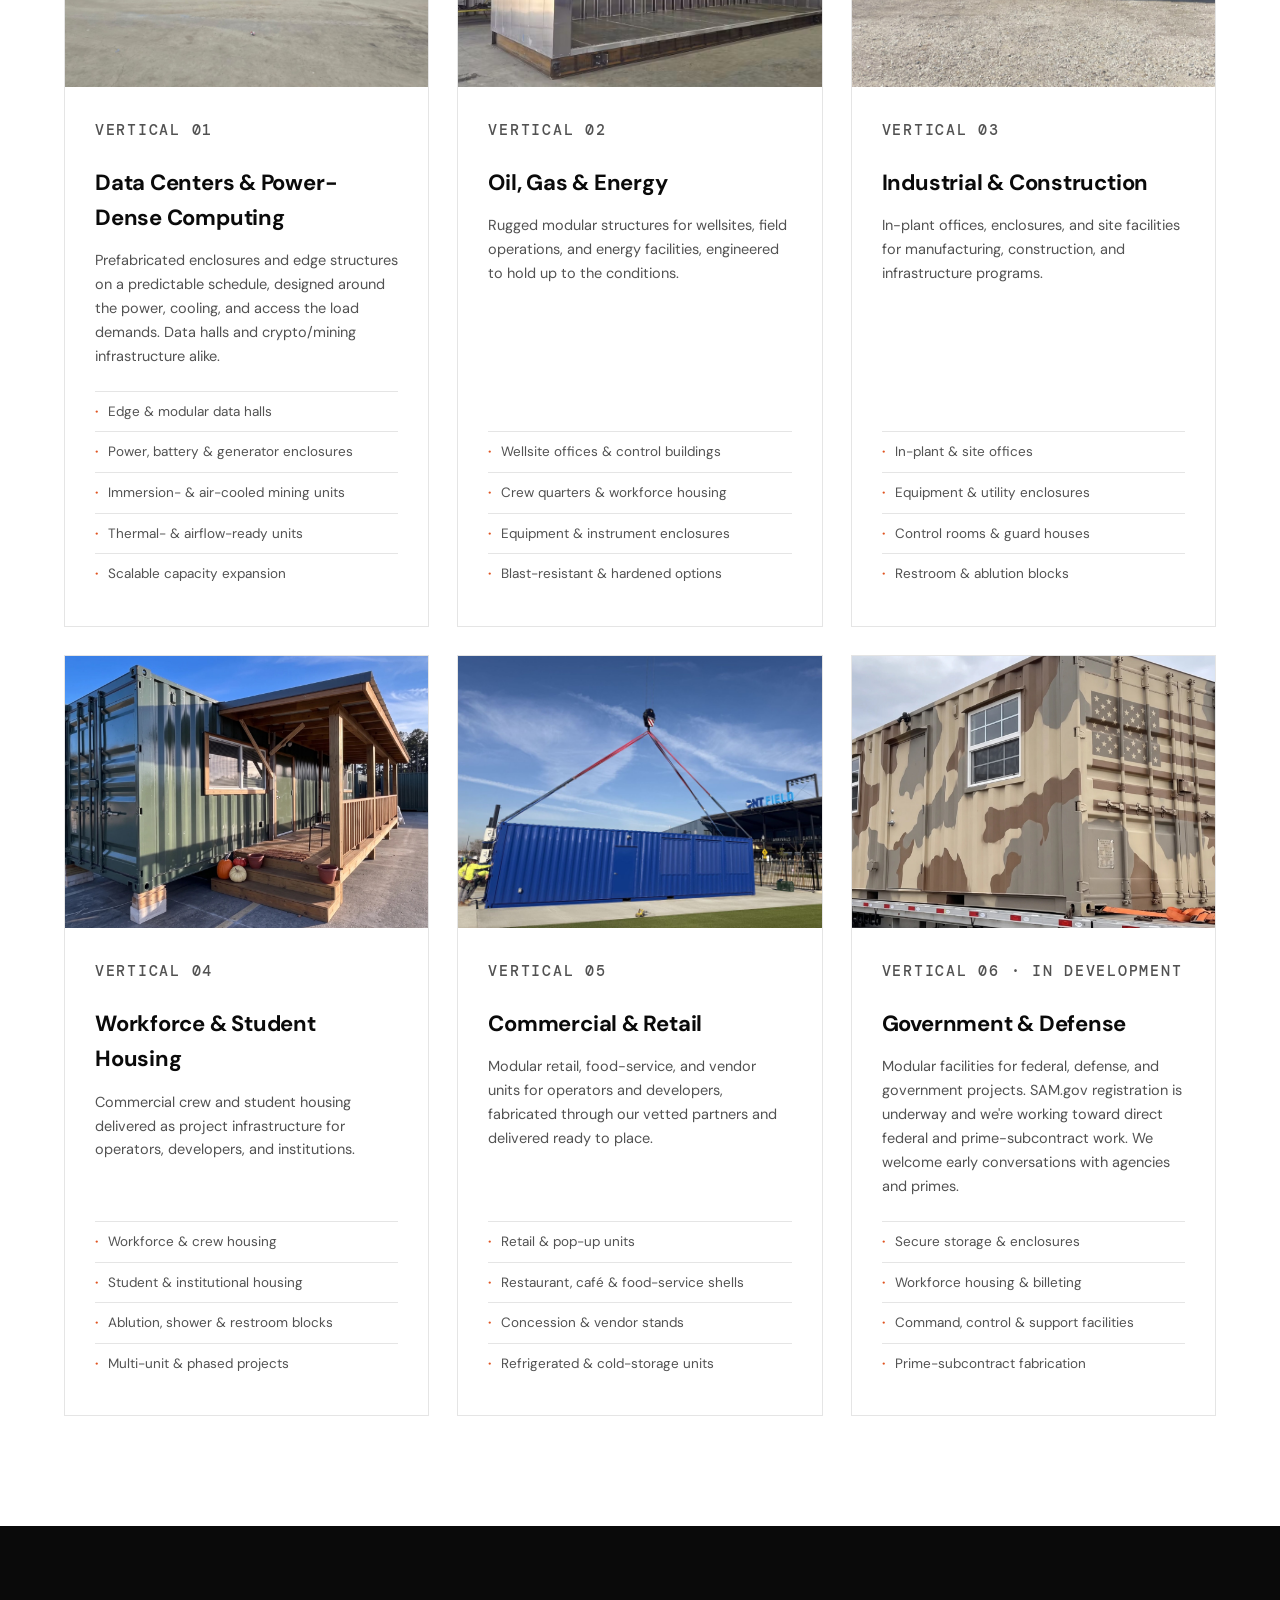
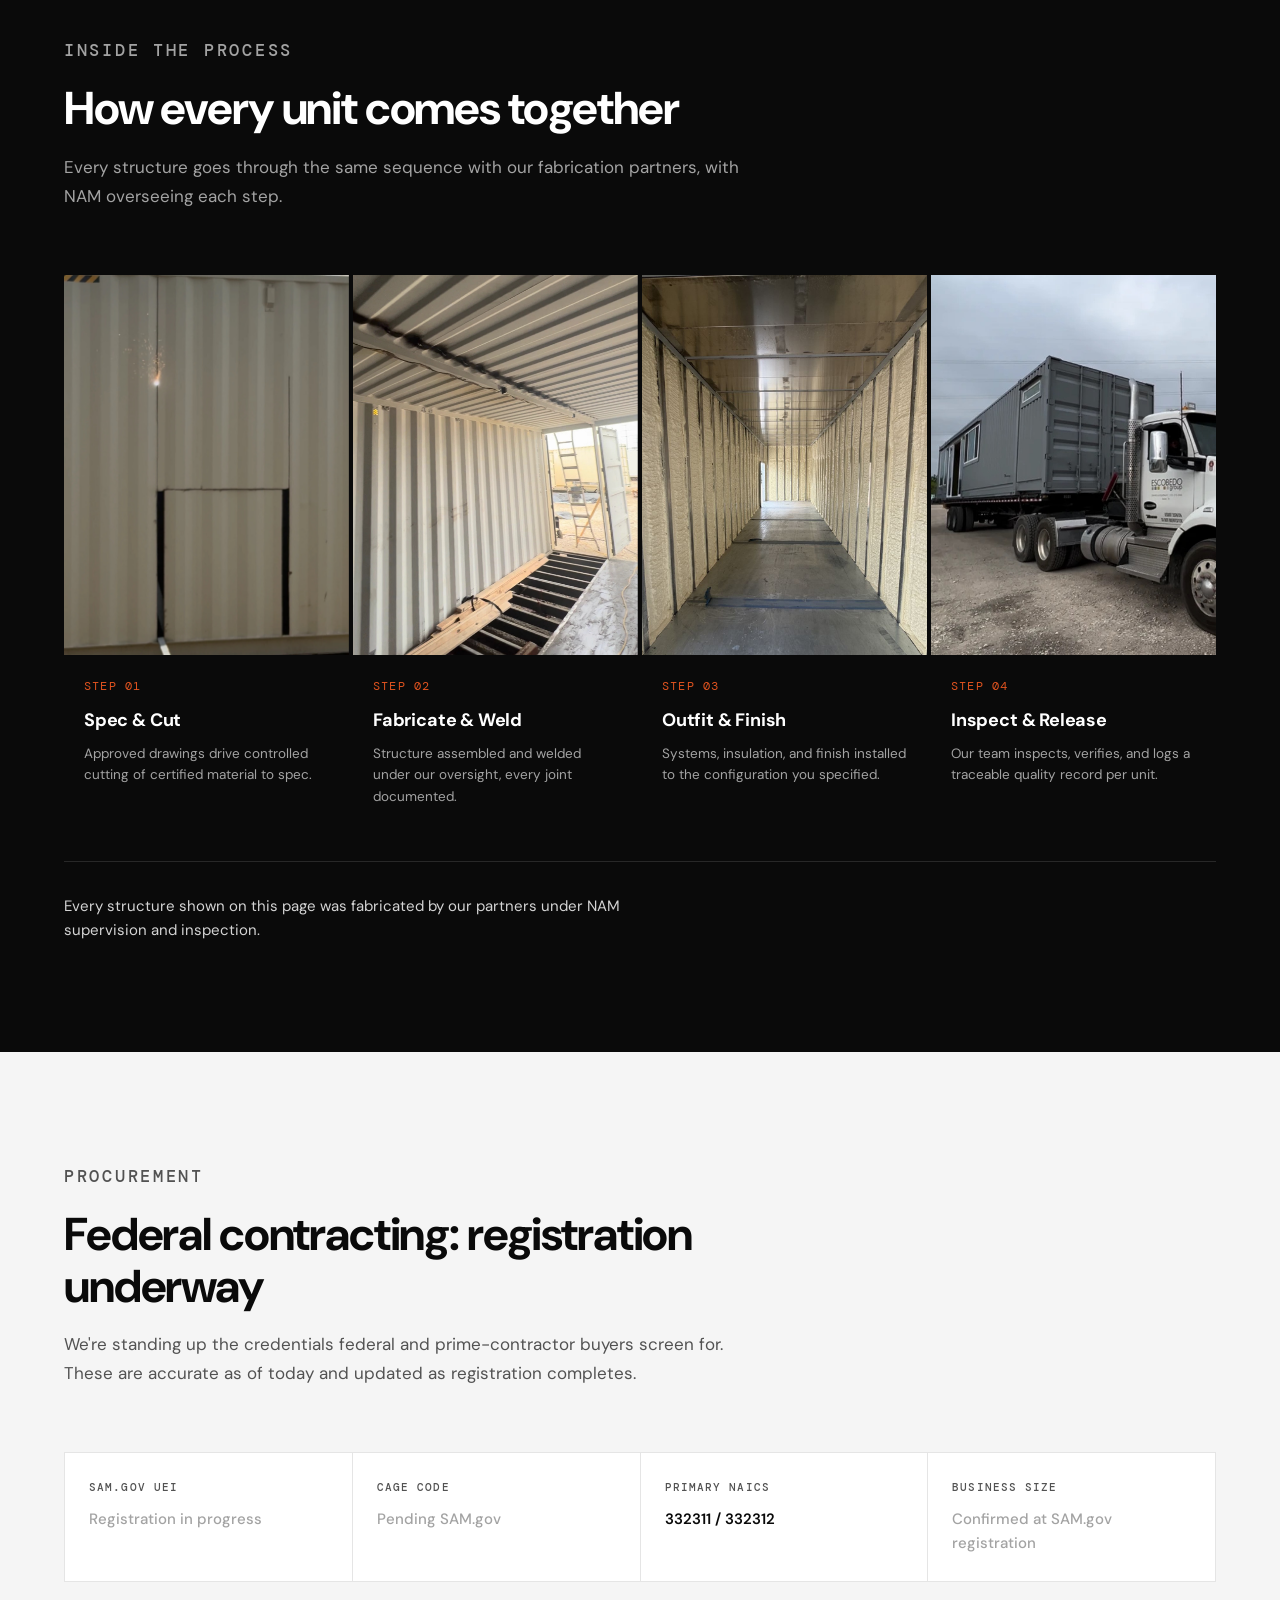
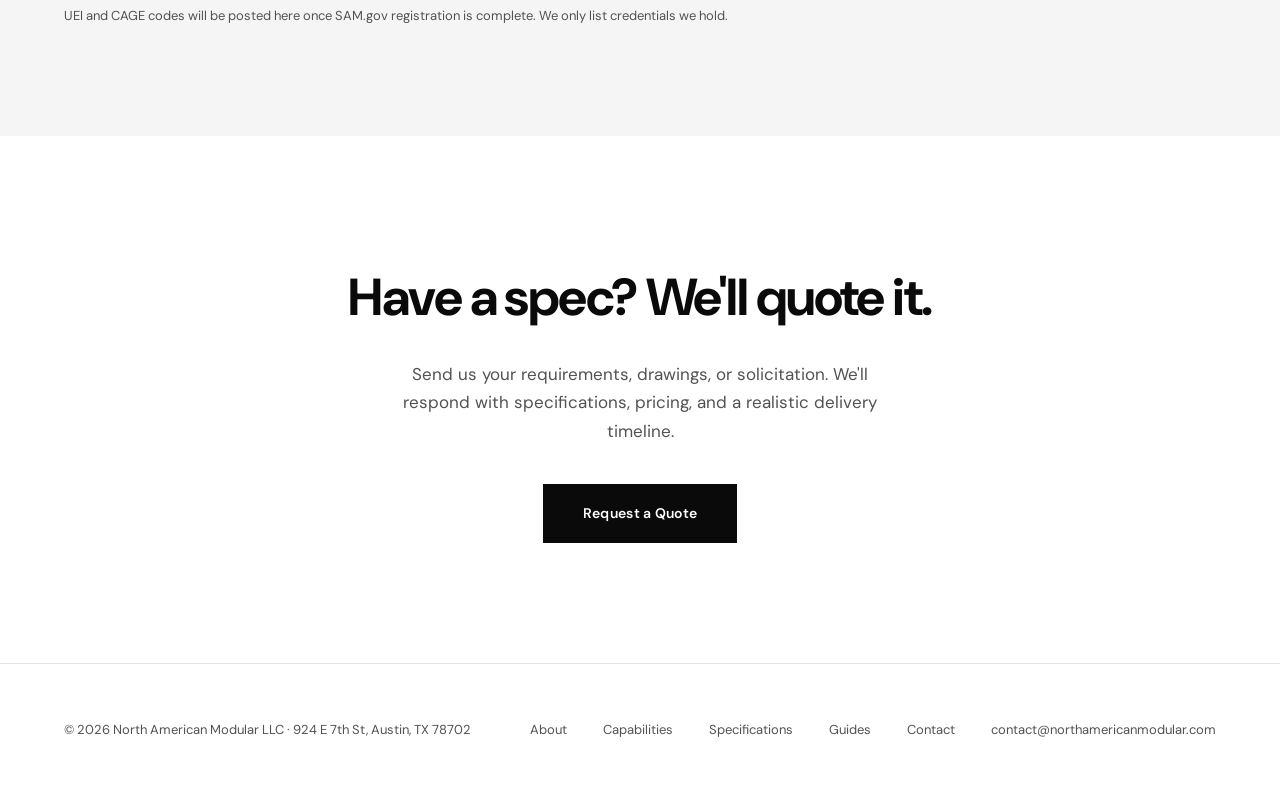
==== commit ab4908bf: "Shorten structural warranty label in stats band Co-Authored-By: Claude Opus 5.5 <noreply@anthropic.c" ====
--- a/index.html
+++ b/index.html
@@ -126,7 +126,7 @@
 
     <!-- WARRANTY BAR -->
     <div class="warranty-bar four">
-        <div class="wb-item"><span class="wb-num">5-Year</span><span class="wb-label">Structural warranty, held by NAM</span></div>
+        <div class="wb-item"><span class="wb-num">5-Year</span><span class="wb-label">Structural warranty</span></div>
         <div class="wb-sep"></div>
         <div class="wb-item"><span class="wb-num">1-Year</span><span class="wb-label">Parts warranty</span></div>
         <div class="wb-sep"></div>
